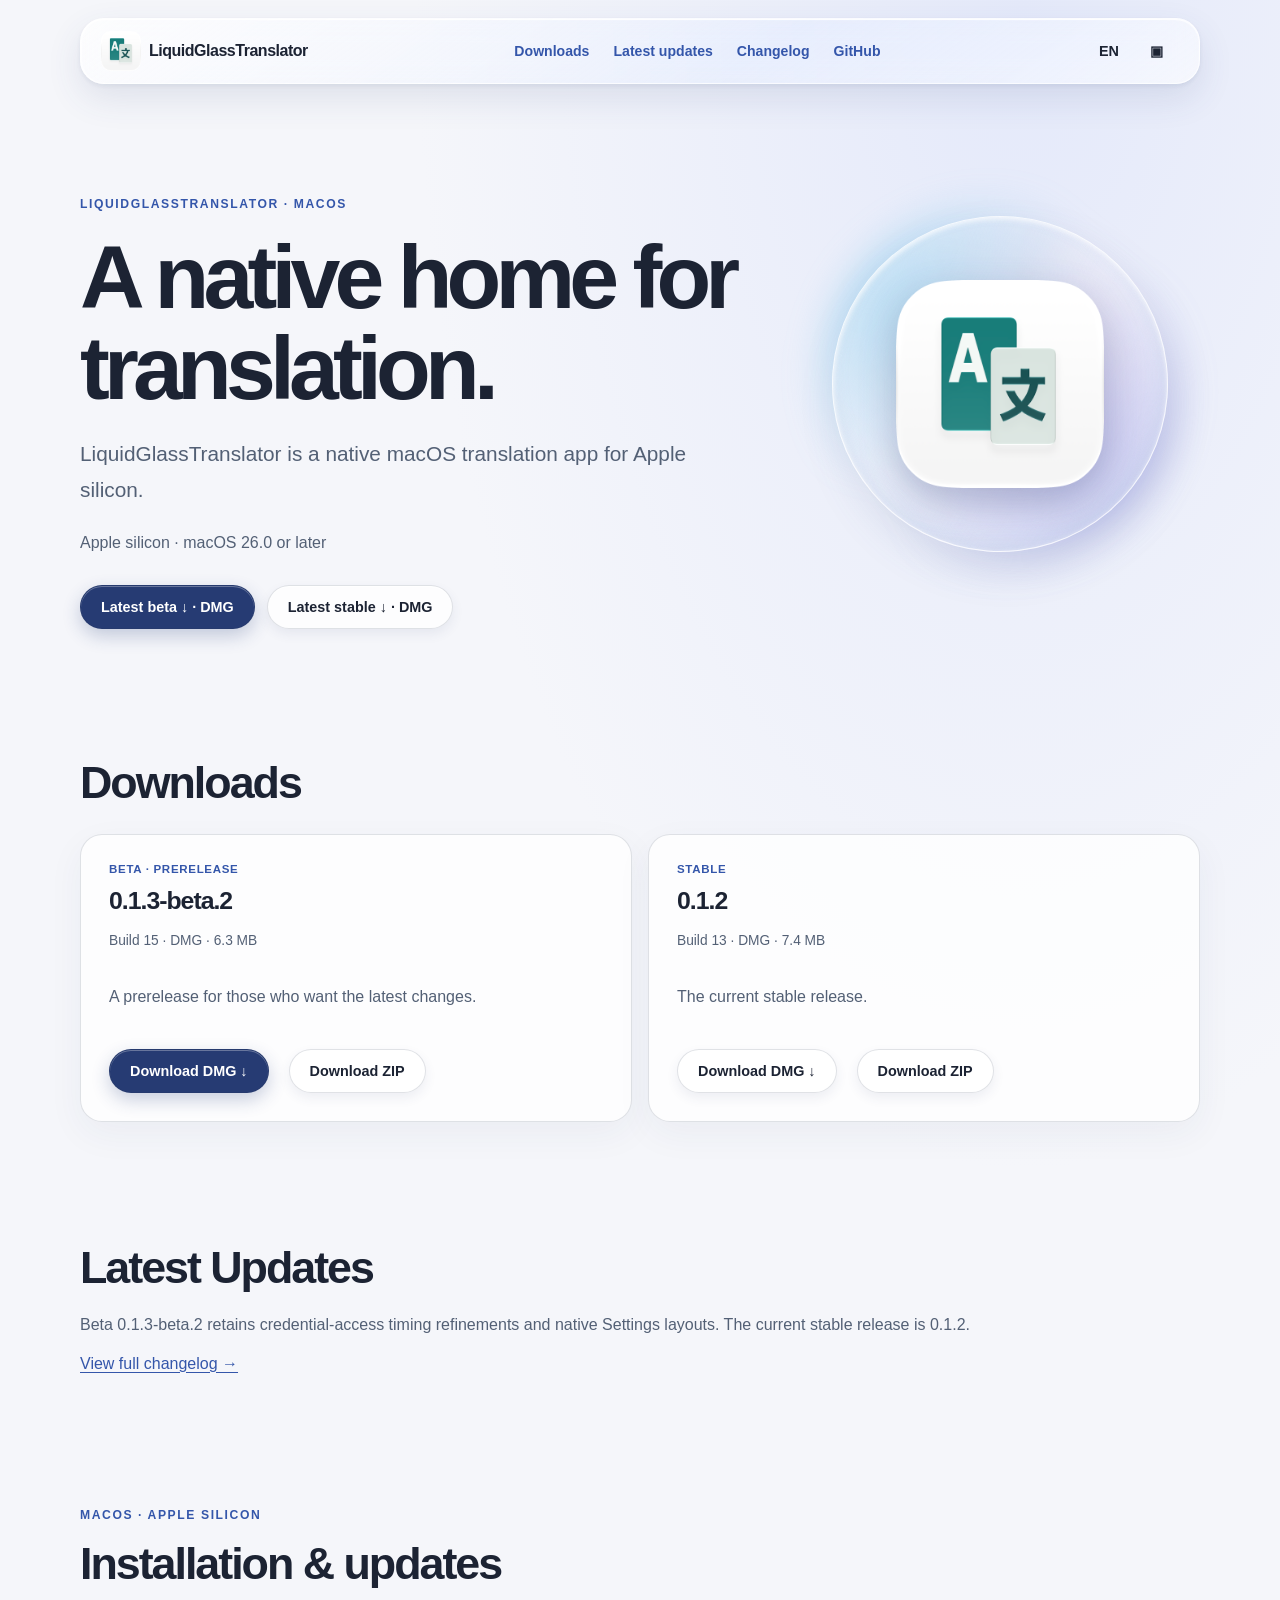
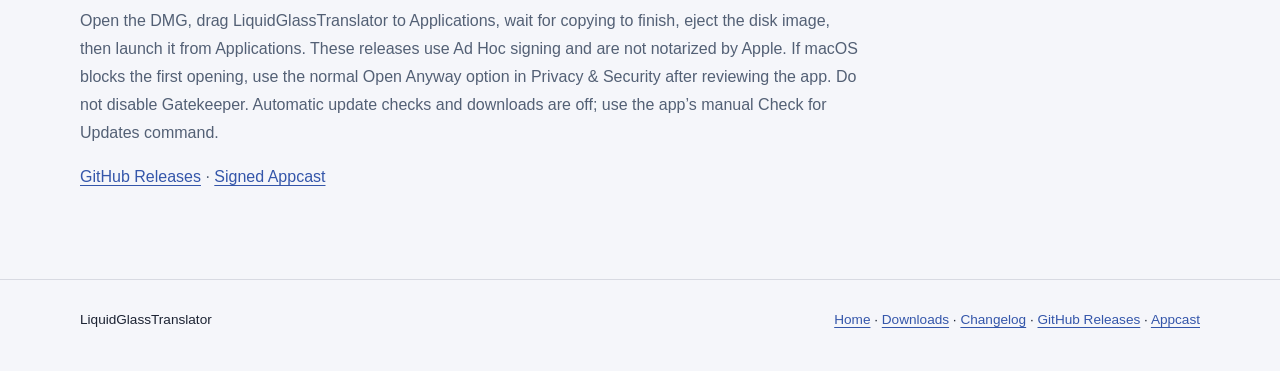
==== docs/index.html @ 739f6aa1 "refine(site): improve locale navigation and readable menus" ====
<!doctype html>
<html lang="en"><head><meta charset="utf-8"><meta name="viewport" content="width=device-width,initial-scale=1"><meta name="color-scheme" content="light dark"><meta name="description" content="LiquidGlassTranslator is a native macOS translation app for Apple silicon."><title>LiquidGlassTranslator — Downloads</title><script src="assets/language-init.js"></script><script src="assets/theme-init.js"></script><script defer src="assets/controls.js"></script><link rel="stylesheet" href="assets/site.css"><link rel="canonical" href="https://ssiswent.github.io/LiquidGlassTranslator-Releases/en/"><link rel="alternate" hreflang="en" href="en/"><link rel="alternate" hreflang="zh-Hans" href="zh/"><link rel="stylesheet" href="assets/optical.css"><link rel="icon" type="image/png" sizes="32x32" href="assets/favicon-light-32.png"><link rel="apple-touch-icon" sizes="180x180" href="assets/apple-touch-icon.png"></head><body><a class="skip" href="#main">Skip / 跳至内容</a><header class="top"><nav class="wrap"><a class="brand" href="./"><img class="brand-icon" src="assets/app-icon-light.png" alt="" width="40" height="40">LiquidGlassTranslator</a><div class="links"><a href="#downloads">Downloads</a><a href="#history">Latest updates</a><a href="en/changelog/">Changelog</a><a href="https://github.com/Ssiswent/LiquidGlassTranslator-Releases/releases">GitHub</a></div><div class="nav-tools"><details class="nav-control" id="language-control"><summary aria-label="Language" title="Language"><span class="language-glyph" aria-hidden="true">EN</span></summary><div class="control-menu"><a href="zh/" hreflang="zh" aria-label="简体中文">简体中文<span class="check"></span></a><a href="en/" hreflang="en" aria-label="English" aria-current="page">English<span class="check">✓</span></a></div></details><details class="nav-control" id="appearance-control"><summary aria-label="Appearance" title="Appearance"><span class="appearance-icon" aria-hidden="true"><svg data-mode-icon="system" viewBox="0 0 24 24" fill="none" stroke="currentColor" stroke-width="1.8" stroke-linecap="round" stroke-linejoin="round"><rect x="3.5" y="4.5" width="17" height="12.5" rx="2"/><path d="M8 20h8M12 17v3"/></svg><svg data-mode-icon="light" viewBox="0 0 24 24" fill="none" stroke="currentColor" stroke-width="1.8" stroke-linecap="round"><circle cx="12" cy="12" r="4"/><path d="M12 2v2m0 16v2M4.93 4.93l1.42 1.42m11.3 11.3 1.42 1.42M2 12h2m16 0h2M4.93 19.07l1.42-1.42m11.3-11.3 1.42-1.42"/></svg><svg data-mode-icon="dark" viewBox="0 0 24 24" fill="none" stroke="currentColor" stroke-width="1.8" stroke-linecap="round" stroke-linejoin="round"><path d="M20.3 15.2A8.5 8.5 0 0 1 8.8 3.7 8.5 8.5 0 1 0 20.3 15.2Z"/></svg></span></summary><div class="control-menu"><button type="button" data-mode="system" aria-label="System" aria-pressed="true"><span class="menu-option-main"><svg viewBox="0 0 24 24" fill="none" stroke="currentColor" stroke-width="1.8" stroke-linecap="round" stroke-linejoin="round"><rect x="3.5" y="4.5" width="17" height="12.5" rx="2"/><path d="M8 20h8M12 17v3"/></svg><span class="menu-label">System</span></span><span class="check">✓</span></button><button type="button" data-mode="light" aria-label="Light" aria-pressed="false"><span class="menu-option-main"><svg viewBox="0 0 24 24" fill="none" stroke="currentColor" stroke-width="1.8" stroke-linecap="round"><circle cx="12" cy="12" r="4"/><path d="M12 2v2m0 16v2M4.93 4.93l1.42 1.42m11.3 11.3 1.42 1.42M2 12h2m16 0h2M4.93 19.07l1.42-1.42m11.3-11.3 1.42-1.42"/></svg><span class="menu-label">Light</span></span><span class="check"></span></button><button type="button" data-mode="dark" aria-label="Dark" aria-pressed="false"><span class="menu-option-main"><svg viewBox="0 0 24 24" fill="none" stroke="currentColor" stroke-width="1.8" stroke-linecap="round" stroke-linejoin="round"><path d="M20.3 15.2A8.5 8.5 0 0 1 8.8 3.7 8.5 8.5 0 1 0 20.3 15.2Z"/></svg><span class="menu-label">Dark</span></span><span class="check"></span></button></div></details></div></nav></header><main id="main" class="wrap"><section class="hero"><span class="eyebrow">LiquidGlassTranslator · macOS</span><h1>A native home for translation.</h1><p class="lead">LiquidGlassTranslator is a native macOS translation app for Apple silicon.</p><p>Apple silicon · macOS 26.0 or later</p><div class="actions"><a class="btn primary" href="https://github.com/Ssiswent/LiquidGlassTranslator-Releases/releases/download/v0.1.3-beta.2/LiquidGlassTranslator-0.1.3-beta.2-macOS-arm64.dmg">Latest beta ↓ · DMG</a><a class="btn" href="https://github.com/Ssiswent/LiquidGlassTranslator-Releases/releases/download/v0.1.2/LiquidGlassTranslator-0.1.2-macOS-arm64.dmg">Latest stable ↓ · DMG</a></div><div class="hero-art" aria-hidden="true"><div class="glass-orbit"></div><img class="hero-icon" src="assets/app-icon-light.png" alt="" width="512" height="512"></div></section><section class="section" id="downloads"><div class="sectionhead"><h2>Downloads</h2></div><div class="grid"><article class="card"><span class="tag">Beta · Prerelease</span><div class="version">0.1.3-beta.2</div><p class="meta">Build 15 · DMG · 6.3 MB</p><p>A prerelease for those who want the latest changes.</p><div class="download-actions"><a class="btn primary" href="https://github.com/Ssiswent/LiquidGlassTranslator-Releases/releases/download/v0.1.3-beta.2/LiquidGlassTranslator-0.1.3-beta.2-macOS-arm64.dmg">Download DMG ↓</a> <a class="btn" href="https://github.com/Ssiswent/LiquidGlassTranslator-Releases/releases/download/v0.1.3-beta.2/LiquidGlassTranslator-0.1.3-beta.2-macOS-arm64.zip">Download ZIP</a></div></article><article class="card"><span class="tag">Stable</span><div class="version">0.1.2</div><p class="meta">Build 13 · DMG · 7.4 MB</p><p>The current stable release.</p><div class="download-actions"><a class="btn" href="https://github.com/Ssiswent/LiquidGlassTranslator-Releases/releases/download/v0.1.2/LiquidGlassTranslator-0.1.2-macOS-arm64.dmg">Download DMG ↓</a> <a class="btn" href="https://github.com/Ssiswent/LiquidGlassTranslator-Releases/releases/download/v0.1.2/LiquidGlassTranslator-0.1.2-macOS-arm64.zip">Download ZIP</a></div></article></div></section><section class="section" id="history"><h2>Latest Updates</h2><p>Beta 0.1.3-beta.2 retains credential-access timing refinements and native Settings layouts. The current stable release is 0.1.2.</p><a href="en/changelog/">View full changelog →</a></section><section class="section support"><p class="eyebrow">macOS · Apple silicon</p><h2>Installation & updates</h2><p>Open the DMG, drag LiquidGlassTranslator to Applications, wait for copying to finish, eject the disk image, then launch it from Applications. These releases use Ad Hoc signing and are not notarized by Apple. If macOS blocks the first opening, use the normal Open Anyway option in Privacy & Security after reviewing the app. Do not disable Gatekeeper. Automatic update checks and downloads are off; use the app’s manual Check for Updates command.</p><p><a href="https://github.com/Ssiswent/LiquidGlassTranslator-Releases/releases">GitHub Releases</a> · <a href="https://ssiswent.github.io/LiquidGlassTranslator-Releases/appcast.xml">Signed Appcast</a></p></section></main><footer><div class="wrap"><span>LiquidGlassTranslator</span><span><a href="./">Home</a> · <a href="#downloads">Downloads</a> · <a href="en/changelog/">Changelog</a> · <a href="https://github.com/Ssiswent/LiquidGlassTranslator-Releases/releases">GitHub Releases</a> · <a href="https://ssiswent.github.io/LiquidGlassTranslator-Releases/appcast.xml">Appcast</a></span></div></footer></body></html>
---- docs/assets/site.css ----
:root{color-scheme:light dark;font-family:-apple-system,BlinkMacSystemFont,"SF Pro Text","PingFang SC","Microsoft YaHei",sans-serif;--bg:#f5f6fa;--ink:#1c2333;--muted:#536075;--panel:rgba(255,255,255,.78);--line:rgba(41,54,82,.14);--accent:#3456aa;--button:#263b73}*{box-sizing:border-box}html{scroll-behavior:smooth}body{margin:0;background:radial-gradient(ellipse at 80% 0%,#e4e9fa,transparent 42%),var(--bg);color:var(--ink)}a{color:var(--accent);text-underline-offset:.2em}a:focus-visible{outline:3px solid #668de8;outline-offset:4px;border-radius:4px}.wrap{width:min(1120px,calc(100% - 48px));margin:auto}.top{border-bottom:1px solid var(--line)}nav{display:flex;align-items:center;justify-content:space-between;gap:20px;min-height:76px;flex-wrap:wrap}nav a{font-size:.88rem;text-decoration:none;font-weight:600}.brand{font-size:1rem;letter-spacing:-.03em;color:var(--ink)}.links{display:flex;gap:22px;align-items:center;flex-wrap:wrap}.hero{padding:110px 0 80px;max-width:820px}.eyebrow{font-size:.76rem;font-weight:700;letter-spacing:.13em;text-transform:uppercase;color:var(--accent)}h1{font-size:clamp(2.7rem,7vw,5.8rem);letter-spacing:-.065em;line-height:1.02;margin:20px 0}h2{font-size:clamp(1.8rem,4vw,2.8rem);letter-spacing:-.045em;margin:0 0 18px}h3{margin:0;font-size:1.2rem}p,li{line-height:1.75;color:var(--muted)}.lead{font-size:clamp(1.08rem,2vw,1.3rem);max-width:650px}.actions{display:flex;gap:12px;flex-wrap:wrap;margin-top:28px}.btn{display:inline-flex;align-items:center;justify-content:center;border-radius:999px;padding:13px 20px;text-decoration:none;font-size:.9rem;font-weight:650;border:1px solid var(--line);background:var(--panel);color:var(--ink)}.primary{background:var(--button);color:white}.section{padding:48px 0 72px}.sectionhead{max-width:640px;margin-bottom:26px}.grid{display:grid;grid-template-columns:repeat(2,minmax(0,1fr));gap:16px}.card{background:var(--panel);border:1px solid var(--line);border-radius:22px;padding:28px;box-shadow:0 12px 36px rgba(44,58,90,.05)}.tag{display:inline-block;font-size:.72rem;font-weight:700;letter-spacing:.06em;text-transform:uppercase;color:var(--accent);margin-bottom:12px}.version{font-size:1.55rem;font-weight:700;letter-spacing:-.04em}.meta{font-size:.86rem}.history{border-top:1px solid var(--line)}.entry{display:grid;grid-template-columns:220px 1fr;gap:24px;padding:30px 0;border-bottom:1px solid var(--line)}.entry ul{margin:0;padding-left:1.2em}.entry p{margin:0}.support{max-width:780px}footer{border-top:1px solid var(--line);padding:32px 0 44px;font-size:.85rem}footer .wrap{display:flex;justify-content:space-between;gap:20px;flex-wrap:wrap}.skip{position:absolute;left:-9999px}.skip:focus{left:20px;top:10px;background:var(--panel);z-index:2}@media(max-width:640px){.wrap{width:calc(100% - 32px)}nav{padding:16px 0}.links{gap:13px}.hero{padding:70px 0 55px}.grid{grid-template-columns:1fr}.entry{grid-template-columns:1fr;gap:10px}.card{padding:24px}.section{padding:34px 0 54px}}html[data-theme="dark"]{--bg:#10141e;--ink:#eef1f8;--muted:#b7c1d2;--panel:rgba(36,43,59,.83);--line:rgba(220,230,255,.14);--accent:#a9bdf7;--button:#536fb6}html[data-theme="dark"] body{background:radial-gradient(ellipse at 80% 0%,#242e4a,transparent 42%),var(--bg)}@media(prefers-color-scheme:dark){html:not([data-theme]){--bg:#10141e;--ink:#eef1f8;--muted:#b7c1d2;--panel:rgba(36,43,59,.83);--line:rgba(220,230,255,.14);--accent:#a9bdf7;--button:#536fb6}html:not([data-theme]) body{background:radial-gradient(ellipse at 80% 0%,#242e4a,transparent 42%),var(--bg)}}@media(prefers-reduced-motion:reduce){html{scroll-behavior:auto}*{transition:none!important;animation:none!important}}
:lang(zh-Hans) .hero h1{font-size:clamp(2.6rem,6vw,4.7rem);line-height:1.12;letter-spacing:-.04em}h1{overflow-wrap:anywhere}.entry h3 a{color:inherit;text-decoration:none}.entry h3 a:hover{text-decoration:underline}.btn:hover{filter:brightness(.95)}
:root .product-title{font-size:clamp(1.85rem,7vw,5.8rem);overflow-wrap:normal;word-break:normal}
.download-actions{display:flex;flex-wrap:wrap;gap:20px;margin-top:22px}.download-actions .btn{min-height:44px}@media(max-width:640px){.download-actions{gap:16px}}
---- docs/assets/optical.css ----
/* Optical surfaces are an illustration, not a screenshot of the app. */
.top{border:0;padding-top:18px}.top nav{min-height:64px;padding:10px 20px;border:1px solid rgba(255,255,255,.7);border-radius:24px;background:linear-gradient(145deg,rgba(255,255,255,.72),rgba(228,237,255,.38) 60%,rgba(255,255,255,.58));box-shadow:inset 0 1px 1px rgba(255,255,255,.95),inset 1px 0 0 rgba(255,255,255,.55),0 14px 35px rgba(54,72,120,.12),0 2px 5px rgba(54,72,120,.08);backdrop-filter:blur(14px) saturate(1.18);-webkit-backdrop-filter:blur(14px) saturate(1.18)}
.links{gap:2px}.links a{display:inline-flex;align-items:center;min-height:44px;border-radius:999px;padding:8px 11px;transition:background .2s ease,box-shadow .2s ease}.links a:focus-visible{outline:3px solid #668de8;outline-offset:2px}.links a:active{background:rgba(114,143,202,.18)}@media(hover:hover) and (pointer:fine){.links a:hover{background:rgba(255,255,255,.45);box-shadow:inset 0 1px 1px rgba(255,255,255,.8)}}
.hero{position:relative;max-width:none;min-height:470px}.hero>h1,.hero>.lead,.hero>p,.hero>.actions,.hero>.eyebrow{position:relative;z-index:2;max-width:59%}.hero .actions{max-width:650px}.hero-art{position:absolute;right:0;top:48%;transform:translateY(-50%);width:min(39%,400px);aspect-ratio:1;pointer-events:none;isolation:isolate}
.hero-art:before{content:"";position:absolute;inset:4%;border-radius:50%;background:radial-gradient(ellipse at 25% 30%,rgba(106,193,233,.48),transparent 48%),radial-gradient(ellipse at 72% 68%,rgba(117,117,222,.42),transparent 52%),radial-gradient(ellipse at 53% 46%,rgba(248,196,203,.45),transparent 56%);filter:blur(17px)}
.glass-orbit{position:absolute;inset:8%;border:1px solid rgba(255,255,255,.75);border-radius:50%;transform:rotate(-18deg);background:linear-gradient(135deg,rgba(255,255,255,.28),rgba(195,220,255,.05) 44%,rgba(255,255,255,.32));box-shadow:inset 0 2px 5px rgba(255,255,255,.8),inset 0 -10px 20px rgba(102,131,186,.15),0 20px 40px rgba(76,102,148,.13)}
.glass-lens{position:absolute;inset:22% 13%;display:flex;align-items:center;justify-content:center;gap:20px;border-radius:36px;border:1px solid rgba(255,255,255,.8);background:linear-gradient(148deg,rgba(255,255,255,.52),rgba(219,234,255,.20) 40%,rgba(255,255,255,.38));box-shadow:inset 0 2px 3px rgba(255,255,255,.9),inset 0 -2px 5px rgba(83,119,177,.22),inset 8px 0 18px rgba(255,255,255,.18),0 20px 48px rgba(55,80,137,.20);backdrop-filter:blur(7px) saturate(1.2);-webkit-backdrop-filter:blur(7px) saturate(1.2)}
.glass-lens:before{content:"";position:absolute;inset:8px;border:1px solid rgba(255,255,255,.28);border-radius:28px}.glass-lens span{font-size:clamp(2.1rem,4vw,3.4rem);font-weight:600;letter-spacing:-.06em;color:#334a79;text-shadow:0 1px 0 rgba(255,255,255,.75)}.glass-lens small{font-size:1.8rem;color:#6484c1}
.btn{box-shadow:inset 0 1px rgba(255,255,255,.8),0 5px 12px rgba(51,68,112,.08);transition:transform .18s ease,box-shadow .18s ease,filter .18s ease}.btn:hover{transform:translateY(-2px);box-shadow:inset 0 1px rgba(255,255,255,.8),0 9px 18px rgba(51,68,112,.18)}.btn.primary{box-shadow:inset 0 1px rgba(255,255,255,.3),0 7px 18px rgba(35,60,122,.24)}
html[data-theme="dark"] .top nav{background:linear-gradient(145deg,rgba(83,98,132,.47),rgba(31,41,62,.73) 55%,rgba(69,83,112,.45));border-color:rgba(204,222,255,.24);box-shadow:inset 0 1px 1px rgba(232,241,255,.28),inset 0 -1px rgba(4,10,26,.5),0 14px 35px rgba(0,0,0,.26)}html[data-theme="dark"] .hero-art:before{opacity:.72}html[data-theme="dark"] .glass-orbit{border-color:rgba(209,229,255,.36);background:linear-gradient(135deg,rgba(211,235,255,.17),rgba(81,103,157,.07) 44%,rgba(214,223,255,.16));box-shadow:inset 0 2px 5px rgba(229,241,255,.35),inset 0 -10px 20px rgba(3,9,33,.34),0 20px 40px rgba(0,0,0,.25)}html[data-theme="dark"] .glass-lens{border-color:rgba(232,242,255,.46);background:linear-gradient(145deg,rgba(202,227,255,.25),rgba(86,111,158,.18) 45%,rgba(190,210,255,.22));box-shadow:inset 0 2px 3px rgba(244,250,255,.6),inset 0 -3px 6px rgba(3,8,26,.45),0 24px 48px rgba(0,0,0,.32)}html[data-theme="dark"] .glass-lens span{color:#f2f6ff;text-shadow:0 2px 8px rgba(6,17,43,.45)}html[data-theme="dark"] .glass-lens small{color:#c4d6ff}@media(prefers-color-scheme:dark){html:not([data-theme]) .top nav{background:linear-gradient(145deg,rgba(83,98,132,.47),rgba(31,41,62,.73) 55%,rgba(69,83,112,.45));border-color:rgba(204,222,255,.24);box-shadow:inset 0 1px 1px rgba(232,241,255,.28),inset 0 -1px rgba(4,10,26,.5),0 14px 35px rgba(0,0,0,.26)}html:not([data-theme]) .hero-art:before{opacity:.72}html:not([data-theme]) .glass-orbit{border-color:rgba(209,229,255,.36);background:linear-gradient(135deg,rgba(211,235,255,.17),rgba(81,103,157,.07) 44%,rgba(214,223,255,.16));box-shadow:inset 0 2px 5px rgba(229,241,255,.35),inset 0 -10px 20px rgba(3,9,33,.34),0 20px 40px rgba(0,0,0,.25)}html:not([data-theme]) .glass-lens{border-color:rgba(232,242,255,.46);background:linear-gradient(145deg,rgba(202,227,255,.25),rgba(86,111,158,.18) 45%,rgba(190,210,255,.22));box-shadow:inset 0 2px 3px rgba(244,250,255,.6),inset 0 -3px 6px rgba(3,8,26,.45),0 24px 48px rgba(0,0,0,.32)}html:not([data-theme]) .glass-lens span{color:#f2f6ff;text-shadow:0 2px 8px rgba(6,17,43,.45)}html:not([data-theme]) .glass-lens small{color:#c4d6ff}}
@media(max-width:900px){.hero{padding-top:65px;min-height:0}.hero>h1,.hero>.lead,.hero>p,.hero>.actions,.hero>.eyebrow{max-width:none}.hero-art{position:relative;top:auto;right:auto;transform:none;width:min(70%,320px);margin:14px auto 0}.hero .actions{max-width:none}}
@media(max-width:640px){.top{padding-top:12px}.top nav{padding:14px 16px;gap:12px;border-radius:22px}.links{gap:0 2px}.links a{padding:8px 10px}.hero-art{width:min(76%,290px)}}
@media(prefers-reduced-transparency:reduce){.top nav,.glass-lens{backdrop-filter:none;-webkit-backdrop-filter:none;background:var(--panel)}}
.hero .product-title{font-size:clamp(1.6rem,4.1vw,3.65rem)}
.brand{display:inline-flex;align-items:center;gap:8px}.brand-icon{display:block;width:40px;height:40px;flex:none}.hero-icon{position:absolute;z-index:1;width:52%;height:auto;left:24%;top:24%;filter:drop-shadow(0 15px 18px rgba(36,58,98,.23))}@media(max-width:640px){.brand-icon{width:36px;height:36px}.hero-icon{width:46%;left:27%;top:27%}}
/* Keep the footer in document flow while filling short viewports. */
body{min-height:100vh;min-height:100dvh;display:flex;flex-direction:column}main{flex:1 0 auto}footer{padding-bottom:max(44px,env(safe-area-inset-bottom))}.section[id]{scroll-margin-top:20px}.card{display:flex;flex-direction:column}.card .download-actions{margin-top:auto;padding-top:22px}.btn:active{transform:translateY(0);filter:brightness(.9)}

@media(hover:hover) and (pointer:fine){html[data-theme="dark"] .links a:hover{background:rgba(218,231,255,.12);box-shadow:inset 0 1px 1px rgba(235,244,255,.2)}@media(prefers-color-scheme:dark){html:not([data-theme]) .links a:hover{background:rgba(218,231,255,.12);box-shadow:inset 0 1px 1px rgba(235,244,255,.2)}}}
@media(max-width:375px){:lang(zh-Hans) .links{display:grid;grid-template-columns:repeat(3,max-content)}}
.nav-tools{display:flex;align-items:center;gap:4px}.nav-control{position:relative}.nav-control summary{list-style:none;display:grid;place-items:center;width:44px;height:44px;border-radius:50%;cursor:pointer;color:var(--ink);font-size:.9rem;font-weight:700}.nav-control summary::-webkit-details-marker{display:none}.nav-control summary:focus-visible,.nav-control button:focus-visible,.nav-control a:focus-visible{outline:3px solid #668de8;outline-offset:2px}.nav-control[open] summary{background:rgba(115,150,215,.18)}.control-menu{position:absolute;z-index:10;right:0;top:calc(100% + 8px);width:168px;padding:6px;background:var(--panel);border:1px solid var(--line);border-radius:16px;box-shadow:0 12px 36px rgba(0,0,0,.18);backdrop-filter:blur(18px);-webkit-backdrop-filter:blur(18px)}.control-menu a,.control-menu button{display:flex;align-items:center;justify-content:space-between;width:100%;min-height:44px;padding:8px 10px;border:0;border-radius:9px;background:transparent;color:var(--ink);font:inherit;text-decoration:none;text-align:left;cursor:pointer}.control-menu .check{margin-left:12px;color:var(--accent)}@media(hover:hover) and (pointer:fine){.nav-control summary:hover,.control-menu a:hover,.control-menu button:hover{background:rgba(125,155,210,.16)}}@media(max-width:640px){.top nav{position:relative}.nav-tools{position:absolute;right:12px;top:12px}.brand{max-width:calc(100% - 92px)}.control-menu{max-width:calc(100vw - 48px)}}
.top{position:relative;z-index:10}
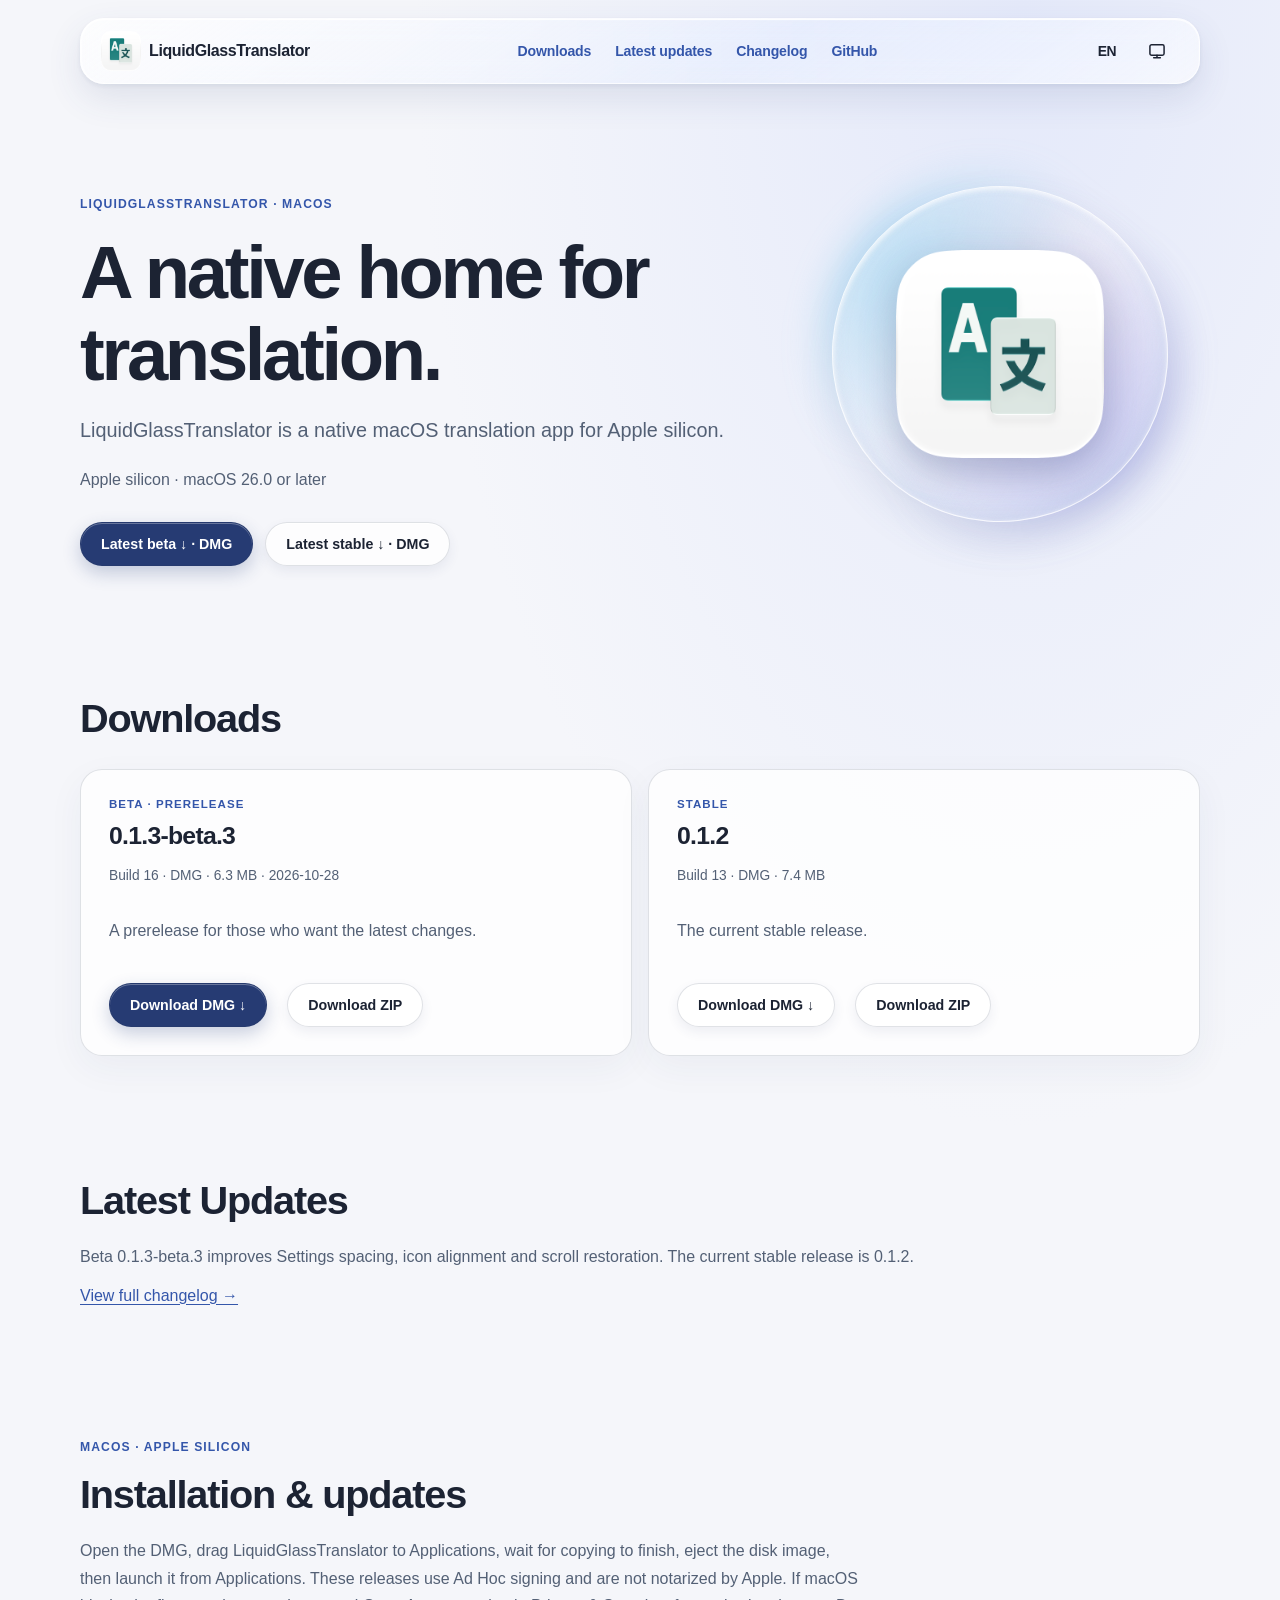
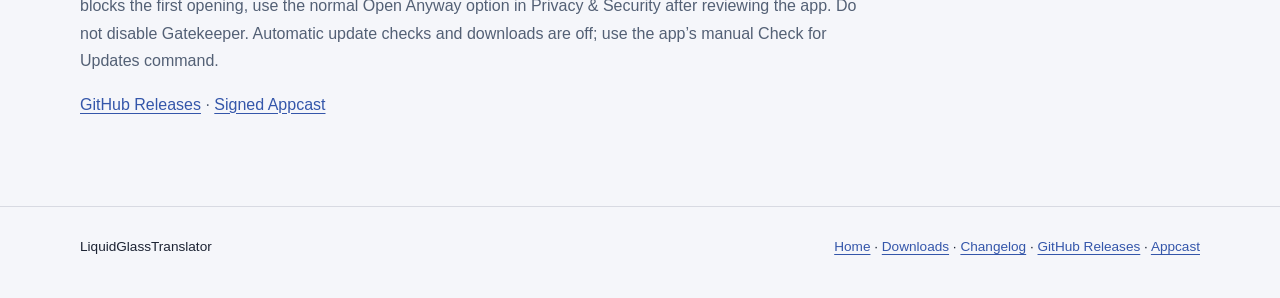
==== commit 2b5b9ad8: "Update website for Beta 16 release" ====
--- a/docs/index.html
+++ b/docs/index.html
@@ -1,2 +1,2 @@
 <!doctype html>
-<html lang="en"><head><meta charset="utf-8"><meta name="viewport" content="width=device-width,initial-scale=1"><meta name="color-scheme" content="light dark"><meta name="description" content="LiquidGlassTranslator is a native macOS translation app for Apple silicon."><title>LiquidGlassTranslator — Downloads</title><script src="assets/language-init.js"></script><script src="assets/theme-init.js"></script><script defer src="assets/controls.js"></script><link rel="stylesheet" href="assets/site.css"><link rel="canonical" href="https://ssiswent.github.io/LiquidGlassTranslator-Releases/en/"><link rel="alternate" hreflang="en" href="en/"><link rel="alternate" hreflang="zh-Hans" href="zh/"><link rel="stylesheet" href="assets/optical.css"><link rel="icon" type="image/png" sizes="32x32" href="assets/favicon-light-32.png"><link rel="apple-touch-icon" sizes="180x180" href="assets/apple-touch-icon.png"></head><body><a class="skip" href="#main">Skip / 跳至内容</a><header class="top"><nav class="wrap"><a class="brand" href="./"><img class="brand-icon" src="assets/app-icon-light.png" alt="" width="40" height="40">LiquidGlassTranslator</a><div class="links"><a href="#downloads">Downloads</a><a href="#history">Latest updates</a><a href="en/changelog/">Changelog</a><a href="https://github.com/Ssiswent/LiquidGlassTranslator-Releases/releases">GitHub</a></div><div class="nav-tools"><details class="nav-control" id="language-control"><summary aria-label="Language" title="Language"><span class="language-glyph" aria-hidden="true">EN</span></summary><div class="control-menu"><a href="zh/" hreflang="zh" aria-label="简体中文">简体中文<span class="check"></span></a><a href="en/" hreflang="en" aria-label="English" aria-current="page">English<span class="check">✓</span></a></div></details><details class="nav-control" id="appearance-control"><summary aria-label="Appearance" title="Appearance"><span class="appearance-icon" aria-hidden="true"><svg data-mode-icon="system" viewBox="0 0 24 24" fill="none" stroke="currentColor" stroke-width="1.8" stroke-linecap="round" stroke-linejoin="round"><rect x="3.5" y="4.5" width="17" height="12.5" rx="2"/><path d="M8 20h8M12 17v3"/></svg><svg data-mode-icon="light" viewBox="0 0 24 24" fill="none" stroke="currentColor" stroke-width="1.8" stroke-linecap="round"><circle cx="12" cy="12" r="4"/><path d="M12 2v2m0 16v2M4.93 4.93l1.42 1.42m11.3 11.3 1.42 1.42M2 12h2m16 0h2M4.93 19.07l1.42-1.42m11.3-11.3 1.42-1.42"/></svg><svg data-mode-icon="dark" viewBox="0 0 24 24" fill="none" stroke="currentColor" stroke-width="1.8" stroke-linecap="round" stroke-linejoin="round"><path d="M20.3 15.2A8.5 8.5 0 0 1 8.8 3.7 8.5 8.5 0 1 0 20.3 15.2Z"/></svg></span></summary><div class="control-menu"><button type="button" data-mode="system" aria-label="System" aria-pressed="true"><span class="menu-option-main"><svg viewBox="0 0 24 24" fill="none" stroke="currentColor" stroke-width="1.8" stroke-linecap="round" stroke-linejoin="round"><rect x="3.5" y="4.5" width="17" height="12.5" rx="2"/><path d="M8 20h8M12 17v3"/></svg><span class="menu-label">System</span></span><span class="check">✓</span></button><button type="button" data-mode="light" aria-label="Light" aria-pressed="false"><span class="menu-option-main"><svg viewBox="0 0 24 24" fill="none" stroke="currentColor" stroke-width="1.8" stroke-linecap="round"><circle cx="12" cy="12" r="4"/><path d="M12 2v2m0 16v2M4.93 4.93l1.42 1.42m11.3 11.3 1.42 1.42M2 12h2m16 0h2M4.93 19.07l1.42-1.42m11.3-11.3 1.42-1.42"/></svg><span class="menu-label">Light</span></span><span class="check"></span></button><button type="button" data-mode="dark" aria-label="Dark" aria-pressed="false"><span class="menu-option-main"><svg viewBox="0 0 24 24" fill="none" stroke="currentColor" stroke-width="1.8" stroke-linecap="round" stroke-linejoin="round"><path d="M20.3 15.2A8.5 8.5 0 0 1 8.8 3.7 8.5 8.5 0 1 0 20.3 15.2Z"/></svg><span class="menu-label">Dark</span></span><span class="check"></span></button></div></details></div></nav></header><main id="main" class="wrap"><section class="hero"><span class="eyebrow">LiquidGlassTranslator · macOS</span><h1>A native home for translation.</h1><p class="lead">LiquidGlassTranslator is a native macOS translation app for Apple silicon.</p><p>Apple silicon · macOS 26.0 or later</p><div class="actions"><a class="btn primary" href="https://github.com/Ssiswent/LiquidGlassTranslator-Releases/releases/download/v0.1.3-beta.2/LiquidGlassTranslator-0.1.3-beta.2-macOS-arm64.dmg">Latest beta ↓ · DMG</a><a class="btn" href="https://github.com/Ssiswent/LiquidGlassTranslator-Releases/releases/download/v0.1.2/LiquidGlassTranslator-0.1.2-macOS-arm64.dmg">Latest stable ↓ · DMG</a></div><div class="hero-art" aria-hidden="true"><div class="glass-orbit"></div><img class="hero-icon" src="assets/app-icon-light.png" alt="" width="512" height="512"></div></section><section class="section" id="downloads"><div class="sectionhead"><h2>Downloads</h2></div><div class="grid"><article class="card"><span class="tag">Beta · Prerelease</span><div class="version">0.1.3-beta.2</div><p class="meta">Build 15 · DMG · 6.3 MB</p><p>A prerelease for those who want the latest changes.</p><div class="download-actions"><a class="btn primary" href="https://github.com/Ssiswent/LiquidGlassTranslator-Releases/releases/download/v0.1.3-beta.2/LiquidGlassTranslator-0.1.3-beta.2-macOS-arm64.dmg">Download DMG ↓</a> <a class="btn" href="https://github.com/Ssiswent/LiquidGlassTranslator-Releases/releases/download/v0.1.3-beta.2/LiquidGlassTranslator-0.1.3-beta.2-macOS-arm64.zip">Download ZIP</a></div></article><article class="card"><span class="tag">Stable</span><div class="version">0.1.2</div><p class="meta">Build 13 · DMG · 7.4 MB</p><p>The current stable release.</p><div class="download-actions"><a class="btn" href="https://github.com/Ssiswent/LiquidGlassTranslator-Releases/releases/download/v0.1.2/LiquidGlassTranslator-0.1.2-macOS-arm64.dmg">Download DMG ↓</a> <a class="btn" href="https://github.com/Ssiswent/LiquidGlassTranslator-Releases/releases/download/v0.1.2/LiquidGlassTranslator-0.1.2-macOS-arm64.zip">Download ZIP</a></div></article></div></section><section class="section" id="history"><h2>Latest Updates</h2><p>Beta 0.1.3-beta.2 retains credential-access timing refinements and native Settings layouts. The current stable release is 0.1.2.</p><a href="en/changelog/">View full changelog →</a></section><section class="section support"><p class="eyebrow">macOS · Apple silicon</p><h2>Installation & updates</h2><p>Open the DMG, drag LiquidGlassTranslator to Applications, wait for copying to finish, eject the disk image, then launch it from Applications. These releases use Ad Hoc signing and are not notarized by Apple. If macOS blocks the first opening, use the normal Open Anyway option in Privacy & Security after reviewing the app. Do not disable Gatekeeper. Automatic update checks and downloads are off; use the app’s manual Check for Updates command.</p><p><a href="https://github.com/Ssiswent/LiquidGlassTranslator-Releases/releases">GitHub Releases</a> · <a href="https://ssiswent.github.io/LiquidGlassTranslator-Releases/appcast.xml">Signed Appcast</a></p></section></main><footer><div class="wrap"><span>LiquidGlassTranslator</span><span><a href="./">Home</a> · <a href="#downloads">Downloads</a> · <a href="en/changelog/">Changelog</a> · <a href="https://github.com/Ssiswent/LiquidGlassTranslator-Releases/releases">GitHub Releases</a> · <a href="https://ssiswent.github.io/LiquidGlassTranslator-Releases/appcast.xml">Appcast</a></span></div></footer></body></html>
+<html lang="en"><head><meta charset="utf-8"><meta name="viewport" content="width=device-width,initial-scale=1"><meta name="color-scheme" content="light dark"><meta name="description" content="LiquidGlassTranslator is a native macOS translation app for Apple silicon."><title>LiquidGlassTranslator — Downloads</title><script src="assets/language-init.js"></script><script src="assets/theme-init.js"></script><script defer src="assets/controls.js"></script><link rel="stylesheet" href="assets/site.css"><link rel="canonical" href="https://ssiswent.github.io/LiquidGlassTranslator-Releases/en/"><link rel="alternate" hreflang="en" href="en/"><link rel="alternate" hreflang="zh-Hans" href="zh/"><link rel="stylesheet" href="assets/optical.css"><link rel="icon" type="image/png" sizes="32x32" href="assets/favicon-light-32.png"><link rel="apple-touch-icon" sizes="180x180" href="assets/apple-touch-icon.png"></head><body><a class="skip" href="#main">Skip / 跳至内容</a><header class="top"><nav class="wrap"><a class="brand" href="./"><img class="brand-icon" src="assets/app-icon-light.png" alt="" width="40" height="40">LiquidGlassTranslator</a><div class="links"><a href="#downloads">Downloads</a><a href="#history">Latest updates</a><a href="en/changelog/">Changelog</a><a href="https://github.com/Ssiswent/LiquidGlassTranslator-Releases/releases">GitHub</a></div><div class="nav-tools"><details class="nav-control" id="language-control"><summary aria-label="Language" title="Language"><span class="language-glyph" aria-hidden="true">EN</span></summary><div class="control-menu"><a href="zh/" hreflang="zh" aria-label="简体中文">简体中文<span class="check"></span></a><a href="en/" hreflang="en" aria-label="English" aria-current="page">English<span class="check">✓</span></a></div></details><details class="nav-control" id="appearance-control"><summary aria-label="Appearance" title="Appearance"><span class="appearance-icon" aria-hidden="true"><svg data-mode-icon="system" viewBox="0 0 24 24" fill="none" stroke="currentColor" stroke-width="1.8" stroke-linecap="round" stroke-linejoin="round"><rect x="3.5" y="4.5" width="17" height="12.5" rx="2"/><path d="M8 20h8M12 17v3"/></svg><svg data-mode-icon="light" viewBox="0 0 24 24" fill="none" stroke="currentColor" stroke-width="1.8" stroke-linecap="round"><circle cx="12" cy="12" r="4"/><path d="M12 2v2m0 16v2M4.93 4.93l1.42 1.42m11.3 11.3 1.42 1.42M2 12h2m16 0h2M4.93 19.07l1.42-1.42m11.3-11.3 1.42-1.42"/></svg><svg data-mode-icon="dark" viewBox="0 0 24 24" fill="none" stroke="currentColor" stroke-width="1.8" stroke-linecap="round" stroke-linejoin="round"><path d="M20.3 15.2A8.5 8.5 0 0 1 8.8 3.7 8.5 8.5 0 1 0 20.3 15.2Z"/></svg></span></summary><div class="control-menu"><button type="button" data-mode="system" aria-label="System" aria-pressed="true"><span class="menu-option-main"><svg viewBox="0 0 24 24" fill="none" stroke="currentColor" stroke-width="1.8" stroke-linecap="round" stroke-linejoin="round"><rect x="3.5" y="4.5" width="17" height="12.5" rx="2"/><path d="M8 20h8M12 17v3"/></svg><span class="menu-label">System</span></span><span class="check">✓</span></button><button type="button" data-mode="light" aria-label="Light" aria-pressed="false"><span class="menu-option-main"><svg viewBox="0 0 24 24" fill="none" stroke="currentColor" stroke-width="1.8" stroke-linecap="round"><circle cx="12" cy="12" r="4"/><path d="M12 2v2m0 16v2M4.93 4.93l1.42 1.42m11.3 11.3 1.42 1.42M2 12h2m16 0h2M4.93 19.07l1.42-1.42m11.3-11.3 1.42-1.42"/></svg><span class="menu-label">Light</span></span><span class="check"></span></button><button type="button" data-mode="dark" aria-label="Dark" aria-pressed="false"><span class="menu-option-main"><svg viewBox="0 0 24 24" fill="none" stroke="currentColor" stroke-width="1.8" stroke-linecap="round" stroke-linejoin="round"><path d="M20.3 15.2A8.5 8.5 0 0 1 8.8 3.7 8.5 8.5 0 1 0 20.3 15.2Z"/></svg><span class="menu-label">Dark</span></span><span class="check"></span></button></div></details></div></nav></header><main id="main" class="wrap"><section class="hero"><span class="eyebrow">LiquidGlassTranslator · macOS</span><h1>A native home for translation.</h1><p class="lead">LiquidGlassTranslator is a native macOS translation app for Apple silicon.</p><p>Apple silicon · macOS 26.0 or later</p><div class="actions"><a class="btn primary" href="https://github.com/Ssiswent/LiquidGlassTranslator-Releases/releases/download/v0.1.3-beta.3/LiquidGlassTranslator-0.1.3-beta.3-macOS-arm64.dmg">Latest beta ↓ · DMG</a><a class="btn" href="https://github.com/Ssiswent/LiquidGlassTranslator-Releases/releases/download/v0.1.2/LiquidGlassTranslator-0.1.2-macOS-arm64.dmg">Latest stable ↓ · DMG</a></div><div class="hero-art" aria-hidden="true"><div class="glass-orbit"></div><img class="hero-icon" src="assets/app-icon-light.png" alt="" width="512" height="512"></div></section><section class="section" id="downloads"><div class="sectionhead"><h2>Downloads</h2></div><div class="grid"><article class="card"><span class="tag">Beta · Prerelease</span><div class="version">0.1.3-beta.3</div><p class="meta">Build 16 · DMG · 6.3 MB · 2026-10-28</p><p>A prerelease for those who want the latest changes.</p><div class="download-actions"><a class="btn primary" href="https://github.com/Ssiswent/LiquidGlassTranslator-Releases/releases/download/v0.1.3-beta.3/LiquidGlassTranslator-0.1.3-beta.3-macOS-arm64.dmg">Download DMG ↓</a> <a class="btn" href="https://github.com/Ssiswent/LiquidGlassTranslator-Releases/releases/download/v0.1.3-beta.3/LiquidGlassTranslator-0.1.3-beta.3-macOS-arm64.zip">Download ZIP</a></div></article><article class="card"><span class="tag">Stable</span><div class="version">0.1.2</div><p class="meta">Build 13 · DMG · 7.4 MB</p><p>The current stable release.</p><div class="download-actions"><a class="btn" href="https://github.com/Ssiswent/LiquidGlassTranslator-Releases/releases/download/v0.1.2/LiquidGlassTranslator-0.1.2-macOS-arm64.dmg">Download DMG ↓</a> <a class="btn" href="https://github.com/Ssiswent/LiquidGlassTranslator-Releases/releases/download/v0.1.2/LiquidGlassTranslator-0.1.2-macOS-arm64.zip">Download ZIP</a></div></article></div></section><section class="section" id="history"><h2>Latest Updates</h2><p>Beta 0.1.3-beta.3 improves Settings spacing, icon alignment and scroll restoration. The current stable release is 0.1.2.</p><a href="en/changelog/">View full changelog →</a></section><section class="section support"><p class="eyebrow">macOS · Apple silicon</p><h2>Installation & updates</h2><p>Open the DMG, drag LiquidGlassTranslator to Applications, wait for copying to finish, eject the disk image, then launch it from Applications. These releases use Ad Hoc signing and are not notarized by Apple. If macOS blocks the first opening, use the normal Open Anyway option in Privacy & Security after reviewing the app. Do not disable Gatekeeper. Automatic update checks and downloads are off; use the app’s manual Check for Updates command.</p><p><a href="https://github.com/Ssiswent/LiquidGlassTranslator-Releases/releases">GitHub Releases</a> · <a href="https://ssiswent.github.io/LiquidGlassTranslator-Releases/appcast.xml">Signed Appcast</a></p></section></main><footer><div class="wrap"><span>LiquidGlassTranslator</span><span><a href="./">Home</a> · <a href="#downloads">Downloads</a> · <a href="en/changelog/">Changelog</a> · <a href="https://github.com/Ssiswent/LiquidGlassTranslator-Releases/releases">GitHub Releases</a> · <a href="https://ssiswent.github.io/LiquidGlassTranslator-Releases/appcast.xml">Appcast</a></span></div></footer></body></html>
--- a/docs/assets/site.css
+++ b/docs/assets/site.css
@@ -1,4 +1,22 @@
-:root{color-scheme:light dark;font-family:-apple-system,BlinkMacSystemFont,"SF Pro Text","PingFang SC","Microsoft YaHei",sans-serif;--bg:#f5f6fa;--ink:#1c2333;--muted:#536075;--panel:rgba(255,255,255,.78);--line:rgba(41,54,82,.14);--accent:#3456aa;--button:#263b73}*{box-sizing:border-box}html{scroll-behavior:smooth}body{margin:0;background:radial-gradient(ellipse at 80% 0%,#e4e9fa,transparent 42%),var(--bg);color:var(--ink)}a{color:var(--accent);text-underline-offset:.2em}a:focus-visible{outline:3px solid #668de8;outline-offset:4px;border-radius:4px}.wrap{width:min(1120px,calc(100% - 48px));margin:auto}.top{border-bottom:1px solid var(--line)}nav{display:flex;align-items:center;justify-content:space-between;gap:20px;min-height:76px;flex-wrap:wrap}nav a{font-size:.88rem;text-decoration:none;font-weight:600}.brand{font-size:1rem;letter-spacing:-.03em;color:var(--ink)}.links{display:flex;gap:22px;align-items:center;flex-wrap:wrap}.hero{padding:110px 0 80px;max-width:820px}.eyebrow{font-size:.76rem;font-weight:700;letter-spacing:.13em;text-transform:uppercase;color:var(--accent)}h1{font-size:clamp(2.7rem,7vw,5.8rem);letter-spacing:-.065em;line-height:1.02;margin:20px 0}h2{font-size:clamp(1.8rem,4vw,2.8rem);letter-spacing:-.045em;margin:0 0 18px}h3{margin:0;font-size:1.2rem}p,li{line-height:1.75;color:var(--muted)}.lead{font-size:clamp(1.08rem,2vw,1.3rem);max-width:650px}.actions{display:flex;gap:12px;flex-wrap:wrap;margin-top:28px}.btn{display:inline-flex;align-items:center;justify-content:center;border-radius:999px;padding:13px 20px;text-decoration:none;font-size:.9rem;font-weight:650;border:1px solid var(--line);background:var(--panel);color:var(--ink)}.primary{background:var(--button);color:white}.section{padding:48px 0 72px}.sectionhead{max-width:640px;margin-bottom:26px}.grid{display:grid;grid-template-columns:repeat(2,minmax(0,1fr));gap:16px}.card{background:var(--panel);border:1px solid var(--line);border-radius:22px;padding:28px;box-shadow:0 12px 36px rgba(44,58,90,.05)}.tag{display:inline-block;font-size:.72rem;font-weight:700;letter-spacing:.06em;text-transform:uppercase;color:var(--accent);margin-bottom:12px}.version{font-size:1.55rem;font-weight:700;letter-spacing:-.04em}.meta{font-size:.86rem}.history{border-top:1px solid var(--line)}.entry{display:grid;grid-template-columns:220px 1fr;gap:24px;padding:30px 0;border-bottom:1px solid var(--line)}.entry ul{margin:0;padding-left:1.2em}.entry p{margin:0}.support{max-width:780px}footer{border-top:1px solid var(--line);padding:32px 0 44px;font-size:.85rem}footer .wrap{display:flex;justify-content:space-between;gap:20px;flex-wrap:wrap}.skip{position:absolute;left:-9999px}.skip:focus{left:20px;top:10px;background:var(--panel);z-index:2}@media(max-width:640px){.wrap{width:calc(100% - 32px)}nav{padding:16px 0}.links{gap:13px}.hero{padding:70px 0 55px}.grid{grid-template-columns:1fr}.entry{grid-template-columns:1fr;gap:10px}.card{padding:24px}.section{padding:34px 0 54px}}html[data-theme="dark"]{--bg:#10141e;--ink:#eef1f8;--muted:#b7c1d2;--panel:rgba(36,43,59,.83);--line:rgba(220,230,255,.14);--accent:#a9bdf7;--button:#536fb6}html[data-theme="dark"] body{background:radial-gradient(ellipse at 80% 0%,#242e4a,transparent 42%),var(--bg)}@media(prefers-color-scheme:dark){html:not([data-theme]){--bg:#10141e;--ink:#eef1f8;--muted:#b7c1d2;--panel:rgba(36,43,59,.83);--line:rgba(220,230,255,.14);--accent:#a9bdf7;--button:#536fb6}html:not([data-theme]) body{background:radial-gradient(ellipse at 80% 0%,#242e4a,transparent 42%),var(--bg)}}@media(prefers-reduced-motion:reduce){html{scroll-behavior:auto}*{transition:none!important;animation:none!important}}
+:root{color-scheme:light dark;font-family:-apple-system,BlinkMacSystemFont,"SF Pro Text","PingFang SC","Microsoft YaHei",sans-serif;--bg:#f5f6fa;--ink:#1c2333;--muted:#536075;--panel:rgba(255,255,255,.78);--line:rgba(41,54,82,.14);--accent:#3456aa;--button:#263b73}*{box-sizing:border-box}html{scroll-behavior:smooth}body{margin:0;background:radial-gradient(ellipse at 80% 0%,#e4e9fa,transparent 42%),var(--bg);color:var(--ink)}a{color:var(--accent);text-underline-offset:.2em}a:focus-visible{outline:3px solid #668de8;outline-offset:4px;border-radius:4px}.wrap{width:min(1120px,calc(100% - 48px));margin:auto}.top{border-bottom:1px solid var(--line)}nav{display:flex;align-items:center;justify-content:space-between;gap:20px;min-height:76px;flex-wrap:wrap}nav a{font-size:.88rem;text-decoration:none;font-weight:600}.brand{font-size:1rem;letter-spacing:-.03em;color:var(--ink)}.links{display:flex;gap:22px;align-items:center;flex-wrap:wrap}.hero{padding:110px 0 80px;max-width:820px}.eyebrow{font-size:.76rem;font-weight:700;letter-spacing:.13em;text-transform:uppercase;color:var(--accent)}h1{font-size:clamp(2.7rem,7vw,5.8rem);letter-spacing:-.065em;line-height:1.02;margin:20px 0}h2{font-size:clamp(1.8rem,4vw,2.8rem);letter-spacing:-.045em;margin:0 0 18px}h3{margin:0;font-size:1.2rem}p,li{line-height:1.75;color:var(--muted)}.lead{font-size:clamp(1.08rem,2vw,1.3rem);max-width:650px}.actions{display:flex;gap:12px;flex-wrap:wrap;margin-top:28px}.btn{display:inline-flex;align-items:center;justify-content:center;border-radius:999px;padding:13px 20px;text-decoration:none;font-size:.9rem;font-weight:650;border:1px solid var(--line);background:var(--panel);color:var(--ink)}.primary{background:var(--button);color:white}.section{padding:48px 0 72px}.sectionhead{max-width:640px;margin-bottom:26px}.grid{display:grid;grid-template-columns:repeat(2,minmax(0,1fr));gap:16px}.card{background:var(--panel);border:1px solid var(--line);border-radius:22px;padding:28px;box-shadow:0 12px 36px rgba(44,58,90,.05)}.tag{display:inline-block;font-size:.72rem;font-weight:700;letter-spacing:.06em;text-transform:uppercase;color:var(--accent);margin-bottom:12px}.version{font-size:1.55rem;font-weight:700;letter-spacing:-.04em}.meta{font-size:.86rem}.history{border-top:0}.entry{display:grid;grid-template-columns:220px 1fr;gap:24px;padding:36px 0;border-bottom:1px solid var(--line);border-bottom:1px solid color-mix(in srgb,var(--line) 52%,transparent)}.entry:last-child{border-bottom:0}.entry ul{margin:0;padding-left:1.2em}.entry p{margin:0}.support{max-width:780px}footer{border-top:1px solid var(--line);padding:32px 0 44px;font-size:.85rem}footer .wrap{display:flex;justify-content:space-between;gap:20px;flex-wrap:wrap}.skip{position:absolute;left:-9999px}.skip:focus{left:20px;top:10px;background:var(--panel);z-index:2}@media(max-width:640px){.wrap{width:calc(100% - 32px)}nav{padding:16px 0}.links{gap:13px}.hero{padding:70px 0 55px}.grid{grid-template-columns:1fr}.entry{grid-template-columns:1fr;gap:10px;padding:28px 0}.card{padding:24px}.section{padding:34px 0 54px}}html[data-theme="dark"]{--bg:#10141e;--ink:#eef1f8;--muted:#b7c1d2;--panel:rgba(36,43,59,.83);--line:rgba(220,230,255,.14);--accent:#a9bdf7;--button:#536fb6}html[data-theme="dark"] body{background:radial-gradient(ellipse at 80% 0%,#242e4a,transparent 42%),var(--bg)}@media(prefers-color-scheme:dark){html:not([data-theme]){--bg:#10141e;--ink:#eef1f8;--muted:#b7c1d2;--panel:rgba(36,43,59,.83);--line:rgba(220,230,255,.14);--accent:#a9bdf7;--button:#536fb6}html:not([data-theme]) body{background:radial-gradient(ellipse at 80% 0%,#242e4a,transparent 42%),var(--bg)}}@media(prefers-reduced-motion:reduce){html{scroll-behavior:auto}*{transition:none!important;animation:none!important}}
 :lang(zh-Hans) .hero h1{font-size:clamp(2.6rem,6vw,4.7rem);line-height:1.12;letter-spacing:-.04em}h1{overflow-wrap:anywhere}.entry h3 a{color:inherit;text-decoration:none}.entry h3 a:hover{text-decoration:underline}.btn:hover{filter:brightness(.95)}
 :root .product-title{font-size:clamp(1.85rem,7vw,5.8rem);overflow-wrap:normal;word-break:normal}
 .download-actions{display:flex;flex-wrap:wrap;gap:20px;margin-top:22px}.download-actions .btn{min-height:44px}@media(max-width:640px){.download-actions{gap:16px}}
+
+/* Typography refinement: local font faces only, with CJK fallback. */
+html{font-family:"Avenir Next",Avenir,"SF Pro Text","PingFang SC",-apple-system,BlinkMacSystemFont,"Segoe UI",sans-serif;font-weight:400;text-rendering:optimizeLegibility}
+html:lang(zh-Hans){font-family:"PingFang SC","Avenir Next","SF Pro Text",-apple-system,BlinkMacSystemFont,"Microsoft YaHei",sans-serif}
+body{font-size:1rem;-webkit-font-smoothing:antialiased}
+h1,h2,h3,.version{font-family:"Avenir Next","SF Pro Display","PingFang SC",-apple-system,BlinkMacSystemFont,sans-serif;font-weight:700}
+html:lang(zh-Hans) h1,html:lang(zh-Hans) h2,html:lang(zh-Hans) h3{font-family:"PingFang SC","Avenir Next","SF Pro Display",-apple-system,sans-serif;font-weight:650}
+h1{font-size:clamp(2.75rem,5.8vw,4.9rem);line-height:1.1;letter-spacing:-.045em}
+html:lang(zh-Hans) .hero h1{font-size:clamp(2.6rem,5.65vw,4.35rem);line-height:1.18;letter-spacing:-.035em}
+h2{font-size:clamp(1.8rem,3.1vw,2.48rem);line-height:1.24;letter-spacing:-.03em}
+h3{font-size:1.19rem;letter-spacing:-.018em}
+p,li{line-height:1.72}
+.lead{font-size:clamp(1.08rem,1.8vw,1.24rem);line-height:1.58}
+.brand{font-weight:700;letter-spacing:-.024em}
+.btn{font-weight:600;letter-spacing:0;font-size:.89rem}
+nav a{font-weight:600;letter-spacing:-.012em}
+.tag,.eyebrow{font-weight:700;letter-spacing:.09em}
+.version{font-weight:700;letter-spacing:-.03em}
--- a/docs/assets/optical.css
+++ b/docs/assets/optical.css
@@ -11,7 +11,7 @@
 @media(max-width:900px){.hero{padding-top:65px;min-height:0}.hero>h1,.hero>.lead,.hero>p,.hero>.actions,.hero>.eyebrow{max-width:none}.hero-art{position:relative;top:auto;right:auto;transform:none;width:min(70%,320px);margin:14px auto 0}.hero .actions{max-width:none}}
 @media(max-width:640px){.top{padding-top:12px}.top nav{padding:14px 16px;gap:12px;border-radius:22px}.links{gap:0 2px}.links a{padding:8px 10px}.hero-art{width:min(76%,290px)}}
 @media(prefers-reduced-transparency:reduce){.top nav,.glass-lens{backdrop-filter:none;-webkit-backdrop-filter:none;background:var(--panel)}}
-.hero .product-title{font-size:clamp(1.6rem,4.1vw,3.65rem)}
+.hero .product-title{font-size:clamp(2.05rem,4.3vw,4rem);letter-spacing:-.048em}
 .brand{display:inline-flex;align-items:center;gap:8px}.brand-icon{display:block;width:40px;height:40px;flex:none}.hero-icon{position:absolute;z-index:1;width:52%;height:auto;left:24%;top:24%;filter:drop-shadow(0 15px 18px rgba(36,58,98,.23))}@media(max-width:640px){.brand-icon{width:36px;height:36px}.hero-icon{width:46%;left:27%;top:27%}}
 /* Keep the footer in document flow while filling short viewports. */
 body{min-height:100vh;min-height:100dvh;display:flex;flex-direction:column}main{flex:1 0 auto}footer{padding-bottom:max(44px,env(safe-area-inset-bottom))}.section[id]{scroll-margin-top:20px}.card{display:flex;flex-direction:column}.card .download-actions{margin-top:auto;padding-top:22px}.btn:active{transform:translateY(0);filter:brightness(.9)}
@@ -20,3 +20,22 @@
 @media(max-width:375px){:lang(zh-Hans) .links{display:grid;grid-template-columns:repeat(3,max-content)}}
 .nav-tools{display:flex;align-items:center;gap:4px}.nav-control{position:relative}.nav-control summary{list-style:none;display:grid;place-items:center;width:44px;height:44px;border-radius:50%;cursor:pointer;color:var(--ink);font-size:.9rem;font-weight:700}.nav-control summary::-webkit-details-marker{display:none}.nav-control summary:focus-visible,.nav-control button:focus-visible,.nav-control a:focus-visible{outline:3px solid #668de8;outline-offset:2px}.nav-control[open] summary{background:rgba(115,150,215,.18)}.control-menu{position:absolute;z-index:10;right:0;top:calc(100% + 8px);width:168px;padding:6px;background:var(--panel);border:1px solid var(--line);border-radius:16px;box-shadow:0 12px 36px rgba(0,0,0,.18);backdrop-filter:blur(18px);-webkit-backdrop-filter:blur(18px)}.control-menu a,.control-menu button{display:flex;align-items:center;justify-content:space-between;width:100%;min-height:44px;padding:8px 10px;border:0;border-radius:9px;background:transparent;color:var(--ink);font:inherit;text-decoration:none;text-align:left;cursor:pointer}.control-menu .check{margin-left:12px;color:var(--accent)}@media(hover:hover) and (pointer:fine){.nav-control summary:hover,.control-menu a:hover,.control-menu button:hover{background:rgba(125,155,210,.16)}}@media(max-width:640px){.top nav{position:relative}.nav-tools{position:absolute;right:12px;top:12px}.brand{max-width:calc(100% - 92px)}.control-menu{max-width:calc(100vw - 48px)}}
 .top{position:relative;z-index:10}
+
+/* Accessible icon-only selectors with comfortable glass-menu spacing. */
+.appearance-icon{display:inline-flex;align-items:center;justify-content:center;width:20px;height:20px}
+.appearance-icon svg{display:none;width:20px;height:20px}
+html[data-appearance-mode="system"] .appearance-icon svg[data-mode-icon="system"],
+html[data-appearance-mode="light"] .appearance-icon svg[data-mode-icon="light"],
+html[data-appearance-mode="dark"] .appearance-icon svg[data-mode-icon="dark"],
+html:not([data-appearance-mode]) .appearance-icon svg[data-mode-icon="system"]{display:block}
+.language-glyph{display:inline-flex;justify-content:center;align-items:center;min-width:20px;font-size:.87rem;font-weight:700;letter-spacing:-.025em}
+.nav-tools{gap:6px}
+.nav-control summary{font-size:.95rem}
+.control-menu{width:206px;padding:7px;border-radius:17px}
+.control-menu a,.control-menu button{gap:12px;min-height:46px;padding:10px 12px;font-size:.92rem;font-weight:550;line-height:1.3;border-radius:11px}
+.menu-option-main{display:inline-flex;align-items:center;gap:13px;min-width:0;flex:1}
+.menu-option-main svg{display:block;flex:none;width:19px;height:19px}
+.menu-option-main .menu-label{white-space:nowrap}
+.control-menu .check{display:inline-flex;min-width:16px;align-items:center;justify-content:center;margin-left:auto;flex:none}
+.nav-control summary:active,.control-menu button:active,.control-menu a:active{background:rgba(125,155,210,.2)}
+@media(max-width:640px){.control-menu{max-width:min(206px,calc(100vw - 32px))}}
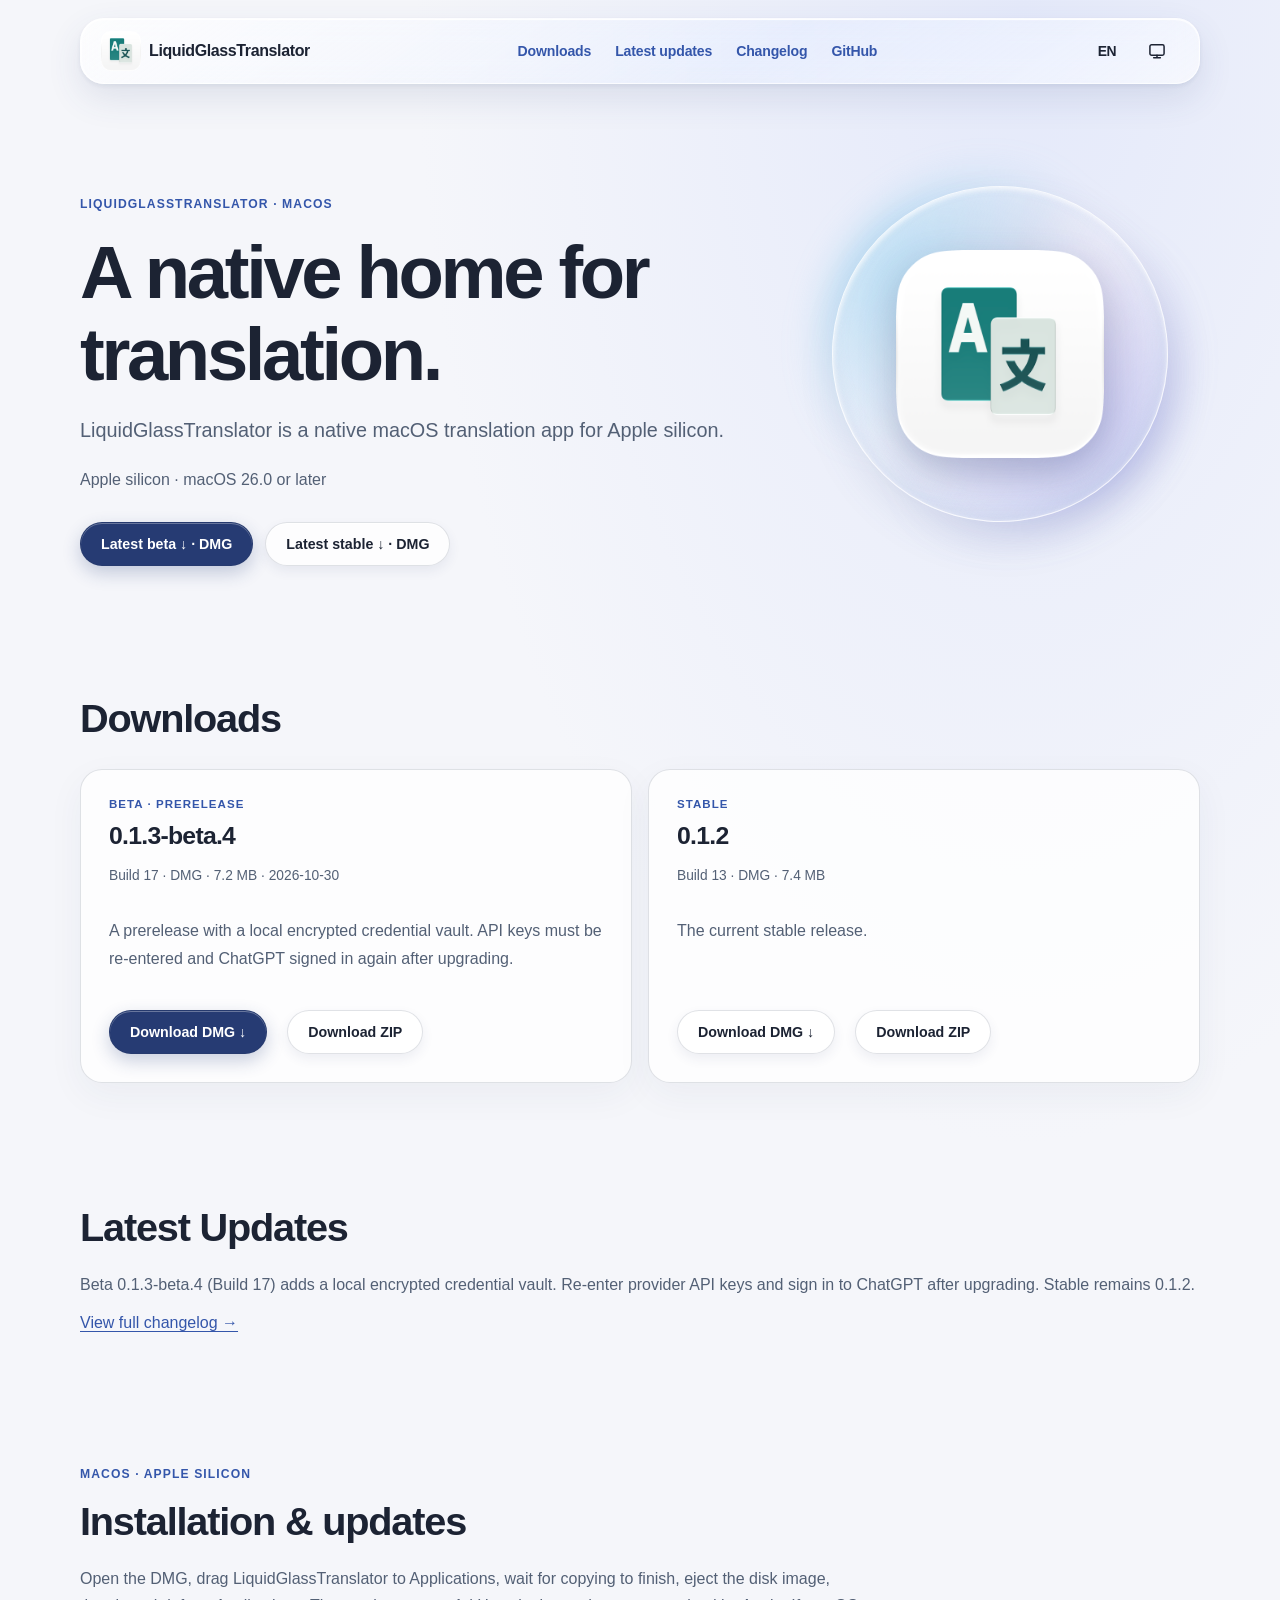
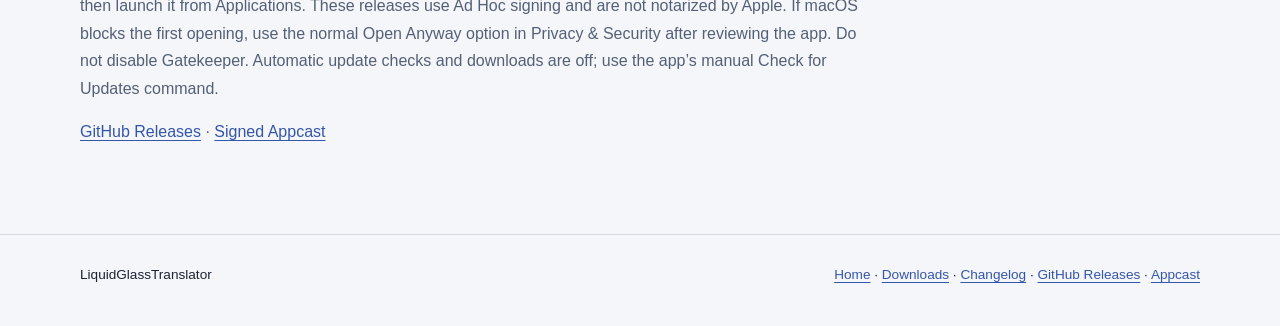
==== commit ba514e30: "Update public website for Beta 17" ====
--- a/docs/index.html
+++ b/docs/index.html
@@ -1,2 +1,2 @@
 <!doctype html>
-<html lang="en"><head><meta charset="utf-8"><meta name="viewport" content="width=device-width,initial-scale=1"><meta name="color-scheme" content="light dark"><meta name="description" content="LiquidGlassTranslator is a native macOS translation app for Apple silicon."><title>LiquidGlassTranslator — Downloads</title><script src="assets/language-init.js"></script><script src="assets/theme-init.js"></script><script defer src="assets/controls.js"></script><link rel="stylesheet" href="assets/site.css"><link rel="canonical" href="https://ssiswent.github.io/LiquidGlassTranslator-Releases/en/"><link rel="alternate" hreflang="en" href="en/"><link rel="alternate" hreflang="zh-Hans" href="zh/"><link rel="stylesheet" href="assets/optical.css"><link rel="icon" type="image/png" sizes="32x32" href="assets/favicon-light-32.png"><link rel="apple-touch-icon" sizes="180x180" href="assets/apple-touch-icon.png"></head><body><a class="skip" href="#main">Skip / 跳至内容</a><header class="top"><nav class="wrap"><a class="brand" href="./"><img class="brand-icon" src="assets/app-icon-light.png" alt="" width="40" height="40">LiquidGlassTranslator</a><div class="links"><a href="#downloads">Downloads</a><a href="#history">Latest updates</a><a href="en/changelog/">Changelog</a><a href="https://github.com/Ssiswent/LiquidGlassTranslator-Releases/releases">GitHub</a></div><div class="nav-tools"><details class="nav-control" id="language-control"><summary aria-label="Language" title="Language"><span class="language-glyph" aria-hidden="true">EN</span></summary><div class="control-menu"><a href="zh/" hreflang="zh" aria-label="简体中文">简体中文<span class="check"></span></a><a href="en/" hreflang="en" aria-label="English" aria-current="page">English<span class="check">✓</span></a></div></details><details class="nav-control" id="appearance-control"><summary aria-label="Appearance" title="Appearance"><span class="appearance-icon" aria-hidden="true"><svg data-mode-icon="system" viewBox="0 0 24 24" fill="none" stroke="currentColor" stroke-width="1.8" stroke-linecap="round" stroke-linejoin="round"><rect x="3.5" y="4.5" width="17" height="12.5" rx="2"/><path d="M8 20h8M12 17v3"/></svg><svg data-mode-icon="light" viewBox="0 0 24 24" fill="none" stroke="currentColor" stroke-width="1.8" stroke-linecap="round"><circle cx="12" cy="12" r="4"/><path d="M12 2v2m0 16v2M4.93 4.93l1.42 1.42m11.3 11.3 1.42 1.42M2 12h2m16 0h2M4.93 19.07l1.42-1.42m11.3-11.3 1.42-1.42"/></svg><svg data-mode-icon="dark" viewBox="0 0 24 24" fill="none" stroke="currentColor" stroke-width="1.8" stroke-linecap="round" stroke-linejoin="round"><path d="M20.3 15.2A8.5 8.5 0 0 1 8.8 3.7 8.5 8.5 0 1 0 20.3 15.2Z"/></svg></span></summary><div class="control-menu"><button type="button" data-mode="system" aria-label="System" aria-pressed="true"><span class="menu-option-main"><svg viewBox="0 0 24 24" fill="none" stroke="currentColor" stroke-width="1.8" stroke-linecap="round" stroke-linejoin="round"><rect x="3.5" y="4.5" width="17" height="12.5" rx="2"/><path d="M8 20h8M12 17v3"/></svg><span class="menu-label">System</span></span><span class="check">✓</span></button><button type="button" data-mode="light" aria-label="Light" aria-pressed="false"><span class="menu-option-main"><svg viewBox="0 0 24 24" fill="none" stroke="currentColor" stroke-width="1.8" stroke-linecap="round"><circle cx="12" cy="12" r="4"/><path d="M12 2v2m0 16v2M4.93 4.93l1.42 1.42m11.3 11.3 1.42 1.42M2 12h2m16 0h2M4.93 19.07l1.42-1.42m11.3-11.3 1.42-1.42"/></svg><span class="menu-label">Light</span></span><span class="check"></span></button><button type="button" data-mode="dark" aria-label="Dark" aria-pressed="false"><span class="menu-option-main"><svg viewBox="0 0 24 24" fill="none" stroke="currentColor" stroke-width="1.8" stroke-linecap="round" stroke-linejoin="round"><path d="M20.3 15.2A8.5 8.5 0 0 1 8.8 3.7 8.5 8.5 0 1 0 20.3 15.2Z"/></svg><span class="menu-label">Dark</span></span><span class="check"></span></button></div></details></div></nav></header><main id="main" class="wrap"><section class="hero"><span class="eyebrow">LiquidGlassTranslator · macOS</span><h1>A native home for translation.</h1><p class="lead">LiquidGlassTranslator is a native macOS translation app for Apple silicon.</p><p>Apple silicon · macOS 26.0 or later</p><div class="actions"><a class="btn primary" href="https://github.com/Ssiswent/LiquidGlassTranslator-Releases/releases/download/v0.1.3-beta.3/LiquidGlassTranslator-0.1.3-beta.3-macOS-arm64.dmg">Latest beta ↓ · DMG</a><a class="btn" href="https://github.com/Ssiswent/LiquidGlassTranslator-Releases/releases/download/v0.1.2/LiquidGlassTranslator-0.1.2-macOS-arm64.dmg">Latest stable ↓ · DMG</a></div><div class="hero-art" aria-hidden="true"><div class="glass-orbit"></div><img class="hero-icon" src="assets/app-icon-light.png" alt="" width="512" height="512"></div></section><section class="section" id="downloads"><div class="sectionhead"><h2>Downloads</h2></div><div class="grid"><article class="card"><span class="tag">Beta · Prerelease</span><div class="version">0.1.3-beta.3</div><p class="meta">Build 16 · DMG · 6.3 MB · 2026-10-28</p><p>A prerelease for those who want the latest changes.</p><div class="download-actions"><a class="btn primary" href="https://github.com/Ssiswent/LiquidGlassTranslator-Releases/releases/download/v0.1.3-beta.3/LiquidGlassTranslator-0.1.3-beta.3-macOS-arm64.dmg">Download DMG ↓</a> <a class="btn" href="https://github.com/Ssiswent/LiquidGlassTranslator-Releases/releases/download/v0.1.3-beta.3/LiquidGlassTranslator-0.1.3-beta.3-macOS-arm64.zip">Download ZIP</a></div></article><article class="card"><span class="tag">Stable</span><div class="version">0.1.2</div><p class="meta">Build 13 · DMG · 7.4 MB</p><p>The current stable release.</p><div class="download-actions"><a class="btn" href="https://github.com/Ssiswent/LiquidGlassTranslator-Releases/releases/download/v0.1.2/LiquidGlassTranslator-0.1.2-macOS-arm64.dmg">Download DMG ↓</a> <a class="btn" href="https://github.com/Ssiswent/LiquidGlassTranslator-Releases/releases/download/v0.1.2/LiquidGlassTranslator-0.1.2-macOS-arm64.zip">Download ZIP</a></div></article></div></section><section class="section" id="history"><h2>Latest Updates</h2><p>Beta 0.1.3-beta.3 improves Settings spacing, icon alignment and scroll restoration. The current stable release is 0.1.2.</p><a href="en/changelog/">View full changelog →</a></section><section class="section support"><p class="eyebrow">macOS · Apple silicon</p><h2>Installation & updates</h2><p>Open the DMG, drag LiquidGlassTranslator to Applications, wait for copying to finish, eject the disk image, then launch it from Applications. These releases use Ad Hoc signing and are not notarized by Apple. If macOS blocks the first opening, use the normal Open Anyway option in Privacy & Security after reviewing the app. Do not disable Gatekeeper. Automatic update checks and downloads are off; use the app’s manual Check for Updates command.</p><p><a href="https://github.com/Ssiswent/LiquidGlassTranslator-Releases/releases">GitHub Releases</a> · <a href="https://ssiswent.github.io/LiquidGlassTranslator-Releases/appcast.xml">Signed Appcast</a></p></section></main><footer><div class="wrap"><span>LiquidGlassTranslator</span><span><a href="./">Home</a> · <a href="#downloads">Downloads</a> · <a href="en/changelog/">Changelog</a> · <a href="https://github.com/Ssiswent/LiquidGlassTranslator-Releases/releases">GitHub Releases</a> · <a href="https://ssiswent.github.io/LiquidGlassTranslator-Releases/appcast.xml">Appcast</a></span></div></footer></body></html>
+<html lang="en"><head><meta charset="utf-8"><meta name="viewport" content="width=device-width,initial-scale=1"><meta name="color-scheme" content="light dark"><meta name="description" content="LiquidGlassTranslator is a native macOS translation app for Apple silicon."><title>LiquidGlassTranslator — Downloads</title><script src="assets/language-init.js"></script><script src="assets/theme-init.js"></script><script defer src="assets/controls.js"></script><link rel="stylesheet" href="assets/site.css"><link rel="canonical" href="https://ssiswent.github.io/LiquidGlassTranslator-Releases/en/"><link rel="alternate" hreflang="en" href="en/"><link rel="alternate" hreflang="zh-Hans" href="zh/"><link rel="stylesheet" href="assets/optical.css"><link rel="icon" type="image/png" sizes="32x32" href="assets/favicon-light-32.png"><link rel="apple-touch-icon" sizes="180x180" href="assets/apple-touch-icon.png"></head><body><a class="skip" href="#main">Skip / 跳至内容</a><header class="top"><nav class="wrap"><a class="brand" href="./"><img class="brand-icon" src="assets/app-icon-light.png" alt="" width="40" height="40">LiquidGlassTranslator</a><div class="links"><a href="#downloads">Downloads</a><a href="#history">Latest updates</a><a href="en/changelog/">Changelog</a><a href="https://github.com/Ssiswent/LiquidGlassTranslator-Releases/releases">GitHub</a></div><div class="nav-tools"><details class="nav-control" id="language-control"><summary aria-label="Language" title="Language"><span class="language-glyph" aria-hidden="true">EN</span></summary><div class="control-menu"><a href="zh/" hreflang="zh" aria-label="简体中文">简体中文<span class="check"></span></a><a href="en/" hreflang="en" aria-label="English" aria-current="page">English<span class="check">✓</span></a></div></details><details class="nav-control" id="appearance-control"><summary aria-label="Appearance" title="Appearance"><span class="appearance-icon" aria-hidden="true"><svg data-mode-icon="system" viewBox="0 0 24 24" fill="none" stroke="currentColor" stroke-width="1.8" stroke-linecap="round" stroke-linejoin="round"><rect x="3.5" y="4.5" width="17" height="12.5" rx="2"/><path d="M8 20h8M12 17v3"/></svg><svg data-mode-icon="light" viewBox="0 0 24 24" fill="none" stroke="currentColor" stroke-width="1.8" stroke-linecap="round"><circle cx="12" cy="12" r="4"/><path d="M12 2v2m0 16v2M4.93 4.93l1.42 1.42m11.3 11.3 1.42 1.42M2 12h2m16 0h2M4.93 19.07l1.42-1.42m11.3-11.3 1.42-1.42"/></svg><svg data-mode-icon="dark" viewBox="0 0 24 24" fill="none" stroke="currentColor" stroke-width="1.8" stroke-linecap="round" stroke-linejoin="round"><path d="M20.3 15.2A8.5 8.5 0 0 1 8.8 3.7 8.5 8.5 0 1 0 20.3 15.2Z"/></svg></span></summary><div class="control-menu"><button type="button" data-mode="system" aria-label="System" aria-pressed="true"><span class="menu-option-main"><svg viewBox="0 0 24 24" fill="none" stroke="currentColor" stroke-width="1.8" stroke-linecap="round" stroke-linejoin="round"><rect x="3.5" y="4.5" width="17" height="12.5" rx="2"/><path d="M8 20h8M12 17v3"/></svg><span class="menu-label">System</span></span><span class="check">✓</span></button><button type="button" data-mode="light" aria-label="Light" aria-pressed="false"><span class="menu-option-main"><svg viewBox="0 0 24 24" fill="none" stroke="currentColor" stroke-width="1.8" stroke-linecap="round"><circle cx="12" cy="12" r="4"/><path d="M12 2v2m0 16v2M4.93 4.93l1.42 1.42m11.3 11.3 1.42 1.42M2 12h2m16 0h2M4.93 19.07l1.42-1.42m11.3-11.3 1.42-1.42"/></svg><span class="menu-label">Light</span></span><span class="check"></span></button><button type="button" data-mode="dark" aria-label="Dark" aria-pressed="false"><span class="menu-option-main"><svg viewBox="0 0 24 24" fill="none" stroke="currentColor" stroke-width="1.8" stroke-linecap="round" stroke-linejoin="round"><path d="M20.3 15.2A8.5 8.5 0 0 1 8.8 3.7 8.5 8.5 0 1 0 20.3 15.2Z"/></svg><span class="menu-label">Dark</span></span><span class="check"></span></button></div></details></div></nav></header><main id="main" class="wrap"><section class="hero"><span class="eyebrow">LiquidGlassTranslator · macOS</span><h1>A native home for translation.</h1><p class="lead">LiquidGlassTranslator is a native macOS translation app for Apple silicon.</p><p>Apple silicon · macOS 26.0 or later</p><div class="actions"><a class="btn primary" href="https://github.com/Ssiswent/LiquidGlassTranslator-Releases/releases/download/v0.1.3-beta.3/LiquidGlassTranslator-0.1.3-beta.3-macOS-arm64.dmg">Latest beta ↓ · DMG</a><a class="btn" href="https://github.com/Ssiswent/LiquidGlassTranslator-Releases/releases/download/v0.1.2/LiquidGlassTranslator-0.1.2-macOS-arm64.dmg">Latest stable ↓ · DMG</a></div><div class="hero-art" aria-hidden="true"><div class="glass-orbit"></div><img class="hero-icon" src="assets/app-icon-light.png" alt="" width="512" height="512"></div></section><section class="section" id="downloads"><div class="sectionhead"><h2>Downloads</h2></div><div class="grid"><article class="card"><span class="tag">Beta · Prerelease</span><div class="version">0.1.3-beta.4</div><p class="meta">Build 17 · DMG · 7.2 MB · 2026-10-30</p><p>A prerelease with a local encrypted credential vault. API keys must be re-entered and ChatGPT signed in again after upgrading.</p><div class="download-actions"><a class="btn primary" href="https://github.com/Ssiswent/LiquidGlassTranslator-Releases/releases/download/v0.1.3-beta.4/LiquidGlassTranslator-0.1.3-beta.4-macOS-arm64.dmg">Download DMG ↓</a> <a class="btn" href="https://github.com/Ssiswent/LiquidGlassTranslator-Releases/releases/download/v0.1.3-beta.4/LiquidGlassTranslator-0.1.3-beta.4-macOS-arm64.zip">Download ZIP</a></div></article><article class="card"><span class="tag">Stable</span><div class="version">0.1.2</div><p class="meta">Build 13 · DMG · 7.4 MB</p><p>The current stable release.</p><div class="download-actions"><a class="btn" href="https://github.com/Ssiswent/LiquidGlassTranslator-Releases/releases/download/v0.1.2/LiquidGlassTranslator-0.1.2-macOS-arm64.dmg">Download DMG ↓</a> <a class="btn" href="https://github.com/Ssiswent/LiquidGlassTranslator-Releases/releases/download/v0.1.2/LiquidGlassTranslator-0.1.2-macOS-arm64.zip">Download ZIP</a></div></article></div></section><section class="section" id="history"><h2>Latest Updates</h2><p>Beta 0.1.3-beta.4 (Build 17) adds a local encrypted credential vault. Re-enter provider API keys and sign in to ChatGPT after upgrading. Stable remains 0.1.2.</p><a href="en/changelog/">View full changelog →</a></section><section class="section support"><p class="eyebrow">macOS · Apple silicon</p><h2>Installation & updates</h2><p>Open the DMG, drag LiquidGlassTranslator to Applications, wait for copying to finish, eject the disk image, then launch it from Applications. These releases use Ad Hoc signing and are not notarized by Apple. If macOS blocks the first opening, use the normal Open Anyway option in Privacy & Security after reviewing the app. Do not disable Gatekeeper. Automatic update checks and downloads are off; use the app’s manual Check for Updates command.</p><p><a href="https://github.com/Ssiswent/LiquidGlassTranslator-Releases/releases">GitHub Releases</a> · <a href="https://ssiswent.github.io/LiquidGlassTranslator-Releases/appcast.xml">Signed Appcast</a></p></section></main><footer><div class="wrap"><span>LiquidGlassTranslator</span><span><a href="./">Home</a> · <a href="#downloads">Downloads</a> · <a href="en/changelog/">Changelog</a> · <a href="https://github.com/Ssiswent/LiquidGlassTranslator-Releases/releases">GitHub Releases</a> · <a href="https://ssiswent.github.io/LiquidGlassTranslator-Releases/appcast.xml">Appcast</a></span></div></footer></body></html>
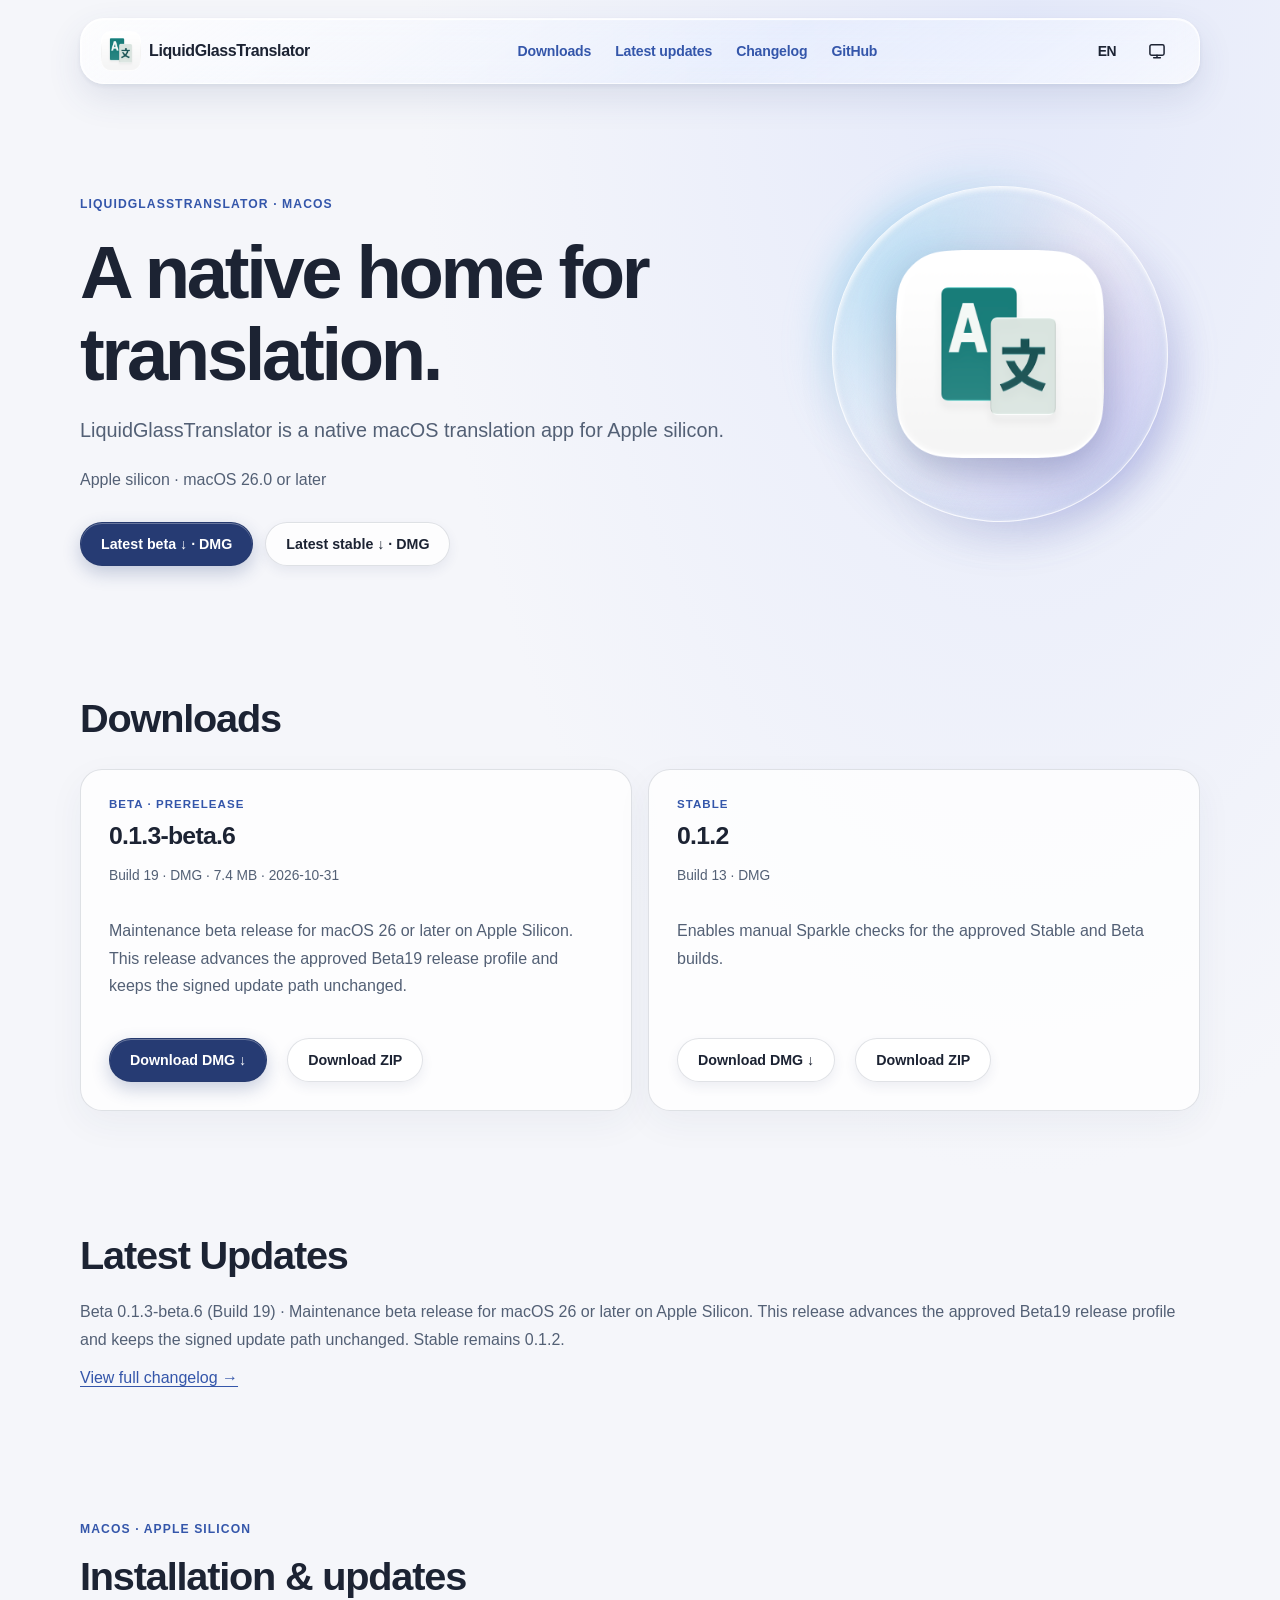
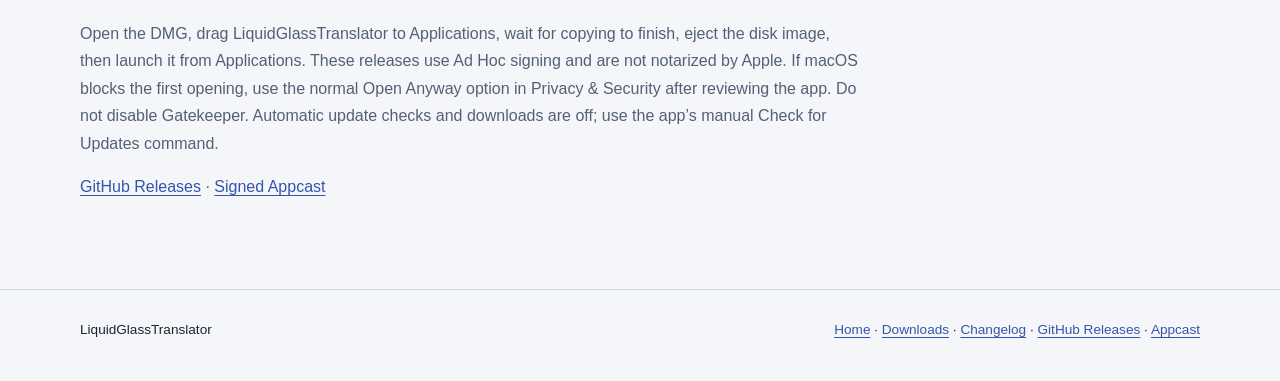
==== commit 2f1365b6: "Publish 0.1.3-beta.6 website and Appcast" ====
--- a/docs/index.html
+++ b/docs/index.html
@@ -1,2 +1,2 @@
 <!doctype html>
-<html lang="en"><head><meta charset="utf-8"><meta name="viewport" content="width=device-width,initial-scale=1"><meta name="color-scheme" content="light dark"><meta name="description" content="LiquidGlassTranslator is a native macOS translation app for Apple silicon."><title>LiquidGlassTranslator — Downloads</title><script src="assets/language-init.js"></script><script src="assets/theme-init.js"></script><script defer src="assets/controls.js"></script><link rel="stylesheet" href="assets/site.css"><link rel="canonical" href="https://ssiswent.github.io/LiquidGlassTranslator-Releases/en/"><link rel="alternate" hreflang="en" href="en/"><link rel="alternate" hreflang="zh-Hans" href="zh/"><link rel="stylesheet" href="assets/optical.css"><link rel="icon" type="image/png" sizes="32x32" href="assets/favicon-light-32.png"><link rel="apple-touch-icon" sizes="180x180" href="assets/apple-touch-icon.png"></head><body><a class="skip" href="#main">Skip / 跳至内容</a><header class="top"><nav class="wrap"><a class="brand" href="./"><img class="brand-icon" src="assets/app-icon-light.png" alt="" width="40" height="40">LiquidGlassTranslator</a><div class="links"><a href="#downloads">Downloads</a><a href="#history">Latest updates</a><a href="en/changelog/">Changelog</a><a href="https://github.com/Ssiswent/LiquidGlassTranslator-Releases/releases">GitHub</a></div><div class="nav-tools"><details class="nav-control" id="language-control"><summary aria-label="Language" title="Language"><span class="language-glyph" aria-hidden="true">EN</span></summary><div class="control-menu"><a href="zh/" hreflang="zh" aria-label="简体中文">简体中文<span class="check"></span></a><a href="en/" hreflang="en" aria-label="English" aria-current="page">English<span class="check">✓</span></a></div></details><details class="nav-control" id="appearance-control"><summary aria-label="Appearance" title="Appearance"><span class="appearance-icon" aria-hidden="true"><svg data-mode-icon="system" viewBox="0 0 24 24" fill="none" stroke="currentColor" stroke-width="1.8" stroke-linecap="round" stroke-linejoin="round"><rect x="3.5" y="4.5" width="17" height="12.5" rx="2"/><path d="M8 20h8M12 17v3"/></svg><svg data-mode-icon="light" viewBox="0 0 24 24" fill="none" stroke="currentColor" stroke-width="1.8" stroke-linecap="round"><circle cx="12" cy="12" r="4"/><path d="M12 2v2m0 16v2M4.93 4.93l1.42 1.42m11.3 11.3 1.42 1.42M2 12h2m16 0h2M4.93 19.07l1.42-1.42m11.3-11.3 1.42-1.42"/></svg><svg data-mode-icon="dark" viewBox="0 0 24 24" fill="none" stroke="currentColor" stroke-width="1.8" stroke-linecap="round" stroke-linejoin="round"><path d="M20.3 15.2A8.5 8.5 0 0 1 8.8 3.7 8.5 8.5 0 1 0 20.3 15.2Z"/></svg></span></summary><div class="control-menu"><button type="button" data-mode="system" aria-label="System" aria-pressed="true"><span class="menu-option-main"><svg viewBox="0 0 24 24" fill="none" stroke="currentColor" stroke-width="1.8" stroke-linecap="round" stroke-linejoin="round"><rect x="3.5" y="4.5" width="17" height="12.5" rx="2"/><path d="M8 20h8M12 17v3"/></svg><span class="menu-label">System</span></span><span class="check">✓</span></button><button type="button" data-mode="light" aria-label="Light" aria-pressed="false"><span class="menu-option-main"><svg viewBox="0 0 24 24" fill="none" stroke="currentColor" stroke-width="1.8" stroke-linecap="round"><circle cx="12" cy="12" r="4"/><path d="M12 2v2m0 16v2M4.93 4.93l1.42 1.42m11.3 11.3 1.42 1.42M2 12h2m16 0h2M4.93 19.07l1.42-1.42m11.3-11.3 1.42-1.42"/></svg><span class="menu-label">Light</span></span><span class="check"></span></button><button type="button" data-mode="dark" aria-label="Dark" aria-pressed="false"><span class="menu-option-main"><svg viewBox="0 0 24 24" fill="none" stroke="currentColor" stroke-width="1.8" stroke-linecap="round" stroke-linejoin="round"><path d="M20.3 15.2A8.5 8.5 0 0 1 8.8 3.7 8.5 8.5 0 1 0 20.3 15.2Z"/></svg><span class="menu-label">Dark</span></span><span class="check"></span></button></div></details></div></nav></header><main id="main" class="wrap"><section class="hero"><span class="eyebrow">LiquidGlassTranslator · macOS</span><h1>A native home for translation.</h1><p class="lead">LiquidGlassTranslator is a native macOS translation app for Apple silicon.</p><p>Apple silicon · macOS 26.0 or later</p><div class="actions"><a class="btn primary" href="https://github.com/Ssiswent/LiquidGlassTranslator-Releases/releases/download/v0.1.3-beta.3/LiquidGlassTranslator-0.1.3-beta.3-macOS-arm64.dmg">Latest beta ↓ · DMG</a><a class="btn" href="https://github.com/Ssiswent/LiquidGlassTranslator-Releases/releases/download/v0.1.2/LiquidGlassTranslator-0.1.2-macOS-arm64.dmg">Latest stable ↓ · DMG</a></div><div class="hero-art" aria-hidden="true"><div class="glass-orbit"></div><img class="hero-icon" src="assets/app-icon-light.png" alt="" width="512" height="512"></div></section><section class="section" id="downloads"><div class="sectionhead"><h2>Downloads</h2></div><div class="grid"><article class="card"><span class="tag">Beta · Prerelease</span><div class="version">0.1.3-beta.4</div><p class="meta">Build 17 · DMG · 7.2 MB · 2026-10-30</p><p>A prerelease with a local encrypted credential vault. API keys must be re-entered and ChatGPT signed in again after upgrading.</p><div class="download-actions"><a class="btn primary" href="https://github.com/Ssiswent/LiquidGlassTranslator-Releases/releases/download/v0.1.3-beta.4/LiquidGlassTranslator-0.1.3-beta.4-macOS-arm64.dmg">Download DMG ↓</a> <a class="btn" href="https://github.com/Ssiswent/LiquidGlassTranslator-Releases/releases/download/v0.1.3-beta.4/LiquidGlassTranslator-0.1.3-beta.4-macOS-arm64.zip">Download ZIP</a></div></article><article class="card"><span class="tag">Stable</span><div class="version">0.1.2</div><p class="meta">Build 13 · DMG · 7.4 MB</p><p>The current stable release.</p><div class="download-actions"><a class="btn" href="https://github.com/Ssiswent/LiquidGlassTranslator-Releases/releases/download/v0.1.2/LiquidGlassTranslator-0.1.2-macOS-arm64.dmg">Download DMG ↓</a> <a class="btn" href="https://github.com/Ssiswent/LiquidGlassTranslator-Releases/releases/download/v0.1.2/LiquidGlassTranslator-0.1.2-macOS-arm64.zip">Download ZIP</a></div></article></div></section><section class="section" id="history"><h2>Latest Updates</h2><p>Beta 0.1.3-beta.4 (Build 17) adds a local encrypted credential vault. Re-enter provider API keys and sign in to ChatGPT after upgrading. Stable remains 0.1.2.</p><a href="en/changelog/">View full changelog →</a></section><section class="section support"><p class="eyebrow">macOS · Apple silicon</p><h2>Installation & updates</h2><p>Open the DMG, drag LiquidGlassTranslator to Applications, wait for copying to finish, eject the disk image, then launch it from Applications. These releases use Ad Hoc signing and are not notarized by Apple. If macOS blocks the first opening, use the normal Open Anyway option in Privacy & Security after reviewing the app. Do not disable Gatekeeper. Automatic update checks and downloads are off; use the app’s manual Check for Updates command.</p><p><a href="https://github.com/Ssiswent/LiquidGlassTranslator-Releases/releases">GitHub Releases</a> · <a href="https://ssiswent.github.io/LiquidGlassTranslator-Releases/appcast.xml">Signed Appcast</a></p></section></main><footer><div class="wrap"><span>LiquidGlassTranslator</span><span><a href="./">Home</a> · <a href="#downloads">Downloads</a> · <a href="en/changelog/">Changelog</a> · <a href="https://github.com/Ssiswent/LiquidGlassTranslator-Releases/releases">GitHub Releases</a> · <a href="https://ssiswent.github.io/LiquidGlassTranslator-Releases/appcast.xml">Appcast</a></span></div></footer></body></html>
+<html lang="en"><head><meta charset="utf-8"><meta name="viewport" content="width=device-width,initial-scale=1"><meta name="color-scheme" content="light dark"><meta name="description" content="LiquidGlassTranslator is a native macOS translation app for Apple silicon."><title>LiquidGlassTranslator — Downloads</title><script src="assets/language-init.js"></script><script src="assets/theme-init.js"></script><script defer src="assets/controls.js"></script><link rel="stylesheet" href="assets/site.css"><link rel="canonical" href="https://ssiswent.github.io/LiquidGlassTranslator-Releases/en/"><link rel="alternate" hreflang="en" href="en/"><link rel="alternate" hreflang="zh-Hans" href="zh/"><link rel="stylesheet" href="assets/optical.css"><link rel="icon" type="image/png" sizes="32x32" href="assets/favicon-light-32.png"><link rel="apple-touch-icon" sizes="180x180" href="assets/apple-touch-icon.png"></head><body><a class="skip" href="#main">Skip / 跳至内容</a><header class="top"><nav class="wrap"><a class="brand" href="./"><img class="brand-icon" src="assets/app-icon-light.png" alt="" width="40" height="40">LiquidGlassTranslator</a><div class="links"><a href="#downloads">Downloads</a><a href="#history">Latest updates</a><a href="en/changelog/">Changelog</a><a href="https://github.com/Ssiswent/LiquidGlassTranslator-Releases/releases">GitHub</a></div><div class="nav-tools"><details class="nav-control" id="language-control"><summary aria-label="Language" title="Language"><span class="language-glyph" aria-hidden="true">EN</span></summary><div class="control-menu"><a href="zh/" hreflang="zh" aria-label="简体中文">简体中文<span class="check"></span></a><a href="en/" hreflang="en" aria-label="English" aria-current="page">English<span class="check">✓</span></a></div></details><details class="nav-control" id="appearance-control"><summary aria-label="Appearance" title="Appearance"><span class="appearance-icon" aria-hidden="true"><svg data-mode-icon="system" viewBox="0 0 24 24" fill="none" stroke="currentColor" stroke-width="1.8" stroke-linecap="round" stroke-linejoin="round"><rect x="3.5" y="4.5" width="17" height="12.5" rx="2"/><path d="M8 20h8M12 17v3"/></svg><svg data-mode-icon="light" viewBox="0 0 24 24" fill="none" stroke="currentColor" stroke-width="1.8" stroke-linecap="round"><circle cx="12" cy="12" r="4"/><path d="M12 2v2m0 16v2M4.93 4.93l1.42 1.42m11.3 11.3 1.42 1.42M2 12h2m16 0h2M4.93 19.07l1.42-1.42m11.3-11.3 1.42-1.42"/></svg><svg data-mode-icon="dark" viewBox="0 0 24 24" fill="none" stroke="currentColor" stroke-width="1.8" stroke-linecap="round" stroke-linejoin="round"><path d="M20.3 15.2A8.5 8.5 0 0 1 8.8 3.7 8.5 8.5 0 1 0 20.3 15.2Z"/></svg></span></summary><div class="control-menu"><button type="button" data-mode="system" aria-label="System" aria-pressed="true"><span class="menu-option-main"><svg viewBox="0 0 24 24" fill="none" stroke="currentColor" stroke-width="1.8" stroke-linecap="round" stroke-linejoin="round"><rect x="3.5" y="4.5" width="17" height="12.5" rx="2"/><path d="M8 20h8M12 17v3"/></svg><span class="menu-label">System</span></span><span class="check">✓</span></button><button type="button" data-mode="light" aria-label="Light" aria-pressed="false"><span class="menu-option-main"><svg viewBox="0 0 24 24" fill="none" stroke="currentColor" stroke-width="1.8" stroke-linecap="round"><circle cx="12" cy="12" r="4"/><path d="M12 2v2m0 16v2M4.93 4.93l1.42 1.42m11.3 11.3 1.42 1.42M2 12h2m16 0h2M4.93 19.07l1.42-1.42m11.3-11.3 1.42-1.42"/></svg><span class="menu-label">Light</span></span><span class="check"></span></button><button type="button" data-mode="dark" aria-label="Dark" aria-pressed="false"><span class="menu-option-main"><svg viewBox="0 0 24 24" fill="none" stroke="currentColor" stroke-width="1.8" stroke-linecap="round" stroke-linejoin="round"><path d="M20.3 15.2A8.5 8.5 0 0 1 8.8 3.7 8.5 8.5 0 1 0 20.3 15.2Z"/></svg><span class="menu-label">Dark</span></span><span class="check"></span></button></div></details></div></nav></header><main id="main" class="wrap"><section class="hero"><span class="eyebrow">LiquidGlassTranslator · macOS</span><h1>A native home for translation.</h1><p class="lead">LiquidGlassTranslator is a native macOS translation app for Apple silicon.</p><p>Apple silicon · macOS 26.0 or later</p><div class="actions"><a class="btn primary" href="https://github.com/Ssiswent/LiquidGlassTranslator-Releases/releases/download/v0.1.3-beta.6/LiquidGlassTranslator-0.1.3-beta.6-macOS-arm64.dmg">Latest beta ↓ · DMG</a><a class="btn" href="https://github.com/Ssiswent/LiquidGlassTranslator-Releases/releases/download/v0.1.2/LiquidGlassTranslator-0.1.2-macOS-arm64.dmg">Latest stable ↓ · DMG</a></div><div class="hero-art" aria-hidden="true"><div class="glass-orbit"></div><img class="hero-icon" src="assets/app-icon-light.png" alt="" width="512" height="512"></div></section><section class="section" id="downloads"><div class="sectionhead"><h2>Downloads</h2></div><div class="grid"><article class="card"><span class="tag">Beta · Prerelease</span><div class="version">0.1.3-beta.6</div><p class="meta">Build 19 · DMG · 7.4 MB · 2026-10-31</p><p>Maintenance beta release for macOS 26 or later on Apple Silicon. This release advances the approved Beta19 release profile and keeps the signed update path unchanged.</p><div class="download-actions"><a class="btn primary" href="https://github.com/Ssiswent/LiquidGlassTranslator-Releases/releases/download/v0.1.3-beta.6/LiquidGlassTranslator-0.1.3-beta.6-macOS-arm64.dmg">Download DMG ↓</a> <a class="btn" href="https://github.com/Ssiswent/LiquidGlassTranslator-Releases/releases/download/v0.1.3-beta.6/LiquidGlassTranslator-0.1.3-beta.6-macOS-arm64.zip">Download ZIP</a></div></article><article class="card"><span class="tag">Stable</span><div class="version">0.1.2</div><p class="meta">Build 13 · DMG</p><p>Enables manual Sparkle checks for the approved Stable and Beta builds.</p><div class="download-actions"><a class="btn" href="https://github.com/Ssiswent/LiquidGlassTranslator-Releases/releases/download/v0.1.2/LiquidGlassTranslator-0.1.2-macOS-arm64.dmg">Download DMG ↓</a> <a class="btn" href="https://github.com/Ssiswent/LiquidGlassTranslator-Releases/releases/download/v0.1.2/LiquidGlassTranslator-0.1.2-macOS-arm64.zip">Download ZIP</a></div></article></div></section><section class="section" id="history"><h2>Latest Updates</h2><p>Beta 0.1.3-beta.6 (Build 19) · Maintenance beta release for macOS 26 or later on Apple Silicon. This release advances the approved Beta19 release profile and keeps the signed update path unchanged. Stable remains 0.1.2.</p><a href="en/changelog/">View full changelog →</a></section><section class="section support"><p class="eyebrow">macOS · Apple silicon</p><h2>Installation & updates</h2><p>Open the DMG, drag LiquidGlassTranslator to Applications, wait for copying to finish, eject the disk image, then launch it from Applications. These releases use Ad Hoc signing and are not notarized by Apple. If macOS blocks the first opening, use the normal Open Anyway option in Privacy & Security after reviewing the app. Do not disable Gatekeeper. Automatic update checks and downloads are off; use the app’s manual Check for Updates command.</p><p><a href="https://github.com/Ssiswent/LiquidGlassTranslator-Releases/releases">GitHub Releases</a> · <a href="https://ssiswent.github.io/LiquidGlassTranslator-Releases/appcast.xml">Signed Appcast</a></p></section></main><footer><div class="wrap"><span>LiquidGlassTranslator</span><span><a href="./">Home</a> · <a href="#downloads">Downloads</a> · <a href="en/changelog/">Changelog</a> · <a href="https://github.com/Ssiswent/LiquidGlassTranslator-Releases/releases">GitHub Releases</a> · <a href="https://ssiswent.github.io/LiquidGlassTranslator-Releases/appcast.xml">Appcast</a></span></div></footer></body></html>
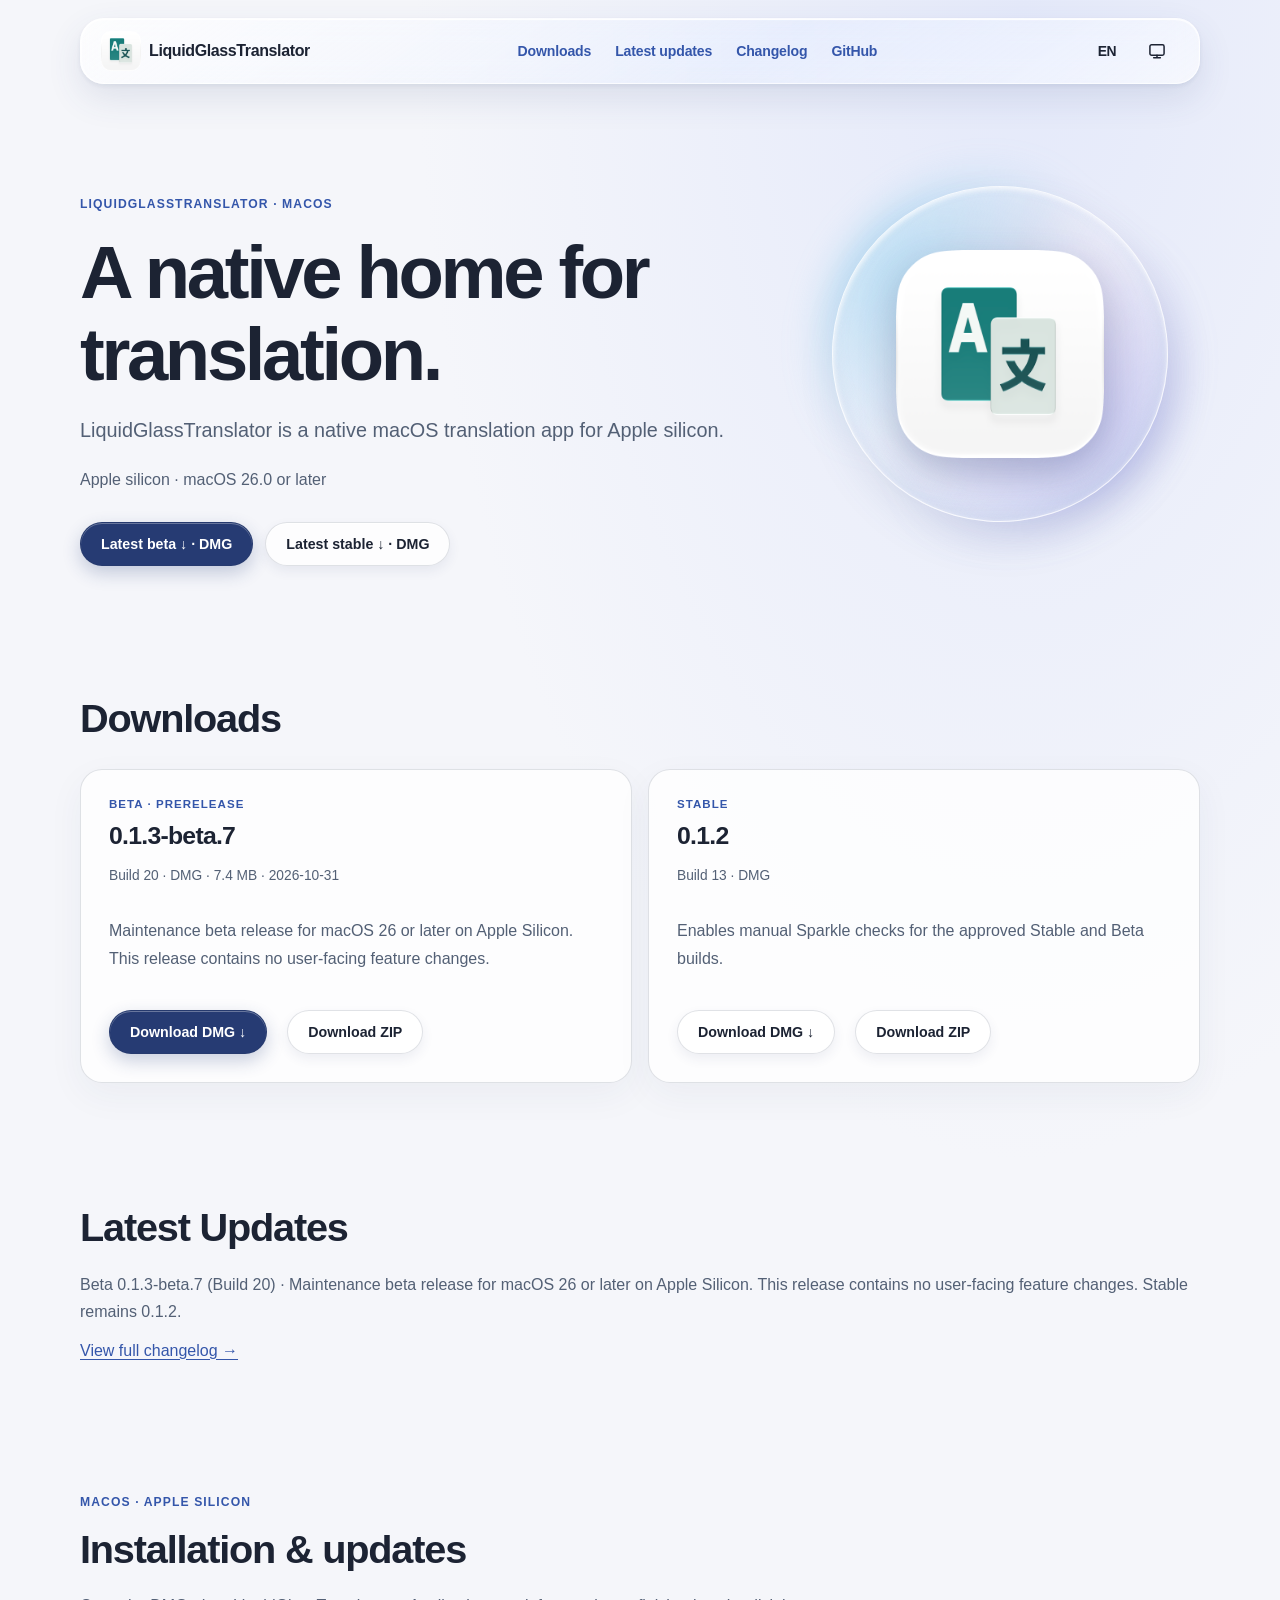
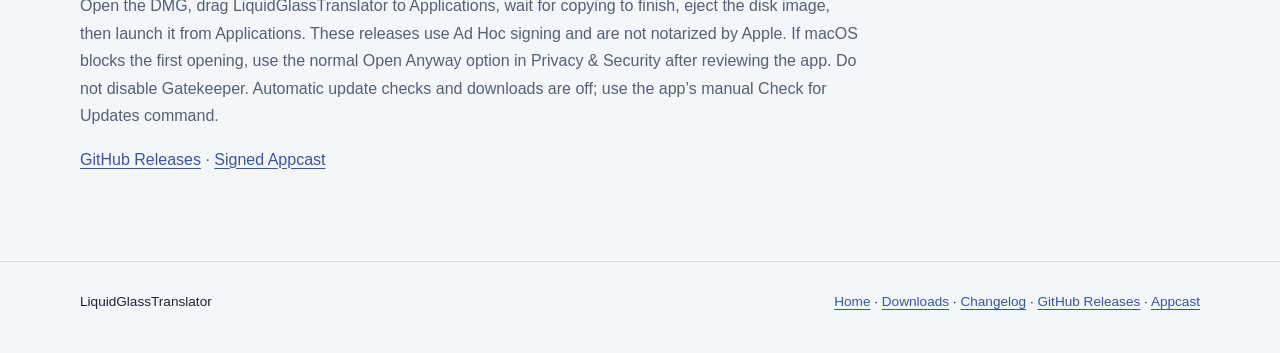
==== commit d85c9a25: "Publish 0.1.3-beta.7 website and Appcast" ====
--- a/docs/index.html
+++ b/docs/index.html
@@ -1,2 +1,2 @@
 <!doctype html>
-<html lang="en"><head><meta charset="utf-8"><meta name="viewport" content="width=device-width,initial-scale=1"><meta name="color-scheme" content="light dark"><meta name="description" content="LiquidGlassTranslator is a native macOS translation app for Apple silicon."><title>LiquidGlassTranslator — Downloads</title><script src="assets/language-init.js"></script><script src="assets/theme-init.js"></script><script defer src="assets/controls.js"></script><link rel="stylesheet" href="assets/site.css"><link rel="canonical" href="https://ssiswent.github.io/LiquidGlassTranslator-Releases/en/"><link rel="alternate" hreflang="en" href="en/"><link rel="alternate" hreflang="zh-Hans" href="zh/"><link rel="stylesheet" href="assets/optical.css"><link rel="icon" type="image/png" sizes="32x32" href="assets/favicon-light-32.png"><link rel="apple-touch-icon" sizes="180x180" href="assets/apple-touch-icon.png"></head><body><a class="skip" href="#main">Skip / 跳至内容</a><header class="top"><nav class="wrap"><a class="brand" href="./"><img class="brand-icon" src="assets/app-icon-light.png" alt="" width="40" height="40">LiquidGlassTranslator</a><div class="links"><a href="#downloads">Downloads</a><a href="#history">Latest updates</a><a href="en/changelog/">Changelog</a><a href="https://github.com/Ssiswent/LiquidGlassTranslator-Releases/releases">GitHub</a></div><div class="nav-tools"><details class="nav-control" id="language-control"><summary aria-label="Language" title="Language"><span class="language-glyph" aria-hidden="true">EN</span></summary><div class="control-menu"><a href="zh/" hreflang="zh" aria-label="简体中文">简体中文<span class="check"></span></a><a href="en/" hreflang="en" aria-label="English" aria-current="page">English<span class="check">✓</span></a></div></details><details class="nav-control" id="appearance-control"><summary aria-label="Appearance" title="Appearance"><span class="appearance-icon" aria-hidden="true"><svg data-mode-icon="system" viewBox="0 0 24 24" fill="none" stroke="currentColor" stroke-width="1.8" stroke-linecap="round" stroke-linejoin="round"><rect x="3.5" y="4.5" width="17" height="12.5" rx="2"/><path d="M8 20h8M12 17v3"/></svg><svg data-mode-icon="light" viewBox="0 0 24 24" fill="none" stroke="currentColor" stroke-width="1.8" stroke-linecap="round"><circle cx="12" cy="12" r="4"/><path d="M12 2v2m0 16v2M4.93 4.93l1.42 1.42m11.3 11.3 1.42 1.42M2 12h2m16 0h2M4.93 19.07l1.42-1.42m11.3-11.3 1.42-1.42"/></svg><svg data-mode-icon="dark" viewBox="0 0 24 24" fill="none" stroke="currentColor" stroke-width="1.8" stroke-linecap="round" stroke-linejoin="round"><path d="M20.3 15.2A8.5 8.5 0 0 1 8.8 3.7 8.5 8.5 0 1 0 20.3 15.2Z"/></svg></span></summary><div class="control-menu"><button type="button" data-mode="system" aria-label="System" aria-pressed="true"><span class="menu-option-main"><svg viewBox="0 0 24 24" fill="none" stroke="currentColor" stroke-width="1.8" stroke-linecap="round" stroke-linejoin="round"><rect x="3.5" y="4.5" width="17" height="12.5" rx="2"/><path d="M8 20h8M12 17v3"/></svg><span class="menu-label">System</span></span><span class="check">✓</span></button><button type="button" data-mode="light" aria-label="Light" aria-pressed="false"><span class="menu-option-main"><svg viewBox="0 0 24 24" fill="none" stroke="currentColor" stroke-width="1.8" stroke-linecap="round"><circle cx="12" cy="12" r="4"/><path d="M12 2v2m0 16v2M4.93 4.93l1.42 1.42m11.3 11.3 1.42 1.42M2 12h2m16 0h2M4.93 19.07l1.42-1.42m11.3-11.3 1.42-1.42"/></svg><span class="menu-label">Light</span></span><span class="check"></span></button><button type="button" data-mode="dark" aria-label="Dark" aria-pressed="false"><span class="menu-option-main"><svg viewBox="0 0 24 24" fill="none" stroke="currentColor" stroke-width="1.8" stroke-linecap="round" stroke-linejoin="round"><path d="M20.3 15.2A8.5 8.5 0 0 1 8.8 3.7 8.5 8.5 0 1 0 20.3 15.2Z"/></svg><span class="menu-label">Dark</span></span><span class="check"></span></button></div></details></div></nav></header><main id="main" class="wrap"><section class="hero"><span class="eyebrow">LiquidGlassTranslator · macOS</span><h1>A native home for translation.</h1><p class="lead">LiquidGlassTranslator is a native macOS translation app for Apple silicon.</p><p>Apple silicon · macOS 26.0 or later</p><div class="actions"><a class="btn primary" href="https://github.com/Ssiswent/LiquidGlassTranslator-Releases/releases/download/v0.1.3-beta.6/LiquidGlassTranslator-0.1.3-beta.6-macOS-arm64.dmg">Latest beta ↓ · DMG</a><a class="btn" href="https://github.com/Ssiswent/LiquidGlassTranslator-Releases/releases/download/v0.1.2/LiquidGlassTranslator-0.1.2-macOS-arm64.dmg">Latest stable ↓ · DMG</a></div><div class="hero-art" aria-hidden="true"><div class="glass-orbit"></div><img class="hero-icon" src="assets/app-icon-light.png" alt="" width="512" height="512"></div></section><section class="section" id="downloads"><div class="sectionhead"><h2>Downloads</h2></div><div class="grid"><article class="card"><span class="tag">Beta · Prerelease</span><div class="version">0.1.3-beta.6</div><p class="meta">Build 19 · DMG · 7.4 MB · 2026-10-31</p><p>Maintenance beta release for macOS 26 or later on Apple Silicon. This release advances the approved Beta19 release profile and keeps the signed update path unchanged.</p><div class="download-actions"><a class="btn primary" href="https://github.com/Ssiswent/LiquidGlassTranslator-Releases/releases/download/v0.1.3-beta.6/LiquidGlassTranslator-0.1.3-beta.6-macOS-arm64.dmg">Download DMG ↓</a> <a class="btn" href="https://github.com/Ssiswent/LiquidGlassTranslator-Releases/releases/download/v0.1.3-beta.6/LiquidGlassTranslator-0.1.3-beta.6-macOS-arm64.zip">Download ZIP</a></div></article><article class="card"><span class="tag">Stable</span><div class="version">0.1.2</div><p class="meta">Build 13 · DMG</p><p>Enables manual Sparkle checks for the approved Stable and Beta builds.</p><div class="download-actions"><a class="btn" href="https://github.com/Ssiswent/LiquidGlassTranslator-Releases/releases/download/v0.1.2/LiquidGlassTranslator-0.1.2-macOS-arm64.dmg">Download DMG ↓</a> <a class="btn" href="https://github.com/Ssiswent/LiquidGlassTranslator-Releases/releases/download/v0.1.2/LiquidGlassTranslator-0.1.2-macOS-arm64.zip">Download ZIP</a></div></article></div></section><section class="section" id="history"><h2>Latest Updates</h2><p>Beta 0.1.3-beta.6 (Build 19) · Maintenance beta release for macOS 26 or later on Apple Silicon. This release advances the approved Beta19 release profile and keeps the signed update path unchanged. Stable remains 0.1.2.</p><a href="en/changelog/">View full changelog →</a></section><section class="section support"><p class="eyebrow">macOS · Apple silicon</p><h2>Installation & updates</h2><p>Open the DMG, drag LiquidGlassTranslator to Applications, wait for copying to finish, eject the disk image, then launch it from Applications. These releases use Ad Hoc signing and are not notarized by Apple. If macOS blocks the first opening, use the normal Open Anyway option in Privacy & Security after reviewing the app. Do not disable Gatekeeper. Automatic update checks and downloads are off; use the app’s manual Check for Updates command.</p><p><a href="https://github.com/Ssiswent/LiquidGlassTranslator-Releases/releases">GitHub Releases</a> · <a href="https://ssiswent.github.io/LiquidGlassTranslator-Releases/appcast.xml">Signed Appcast</a></p></section></main><footer><div class="wrap"><span>LiquidGlassTranslator</span><span><a href="./">Home</a> · <a href="#downloads">Downloads</a> · <a href="en/changelog/">Changelog</a> · <a href="https://github.com/Ssiswent/LiquidGlassTranslator-Releases/releases">GitHub Releases</a> · <a href="https://ssiswent.github.io/LiquidGlassTranslator-Releases/appcast.xml">Appcast</a></span></div></footer></body></html>
+<html lang="en"><head><meta charset="utf-8"><meta name="viewport" content="width=device-width,initial-scale=1"><meta name="color-scheme" content="light dark"><meta name="description" content="LiquidGlassTranslator is a native macOS translation app for Apple silicon."><title>LiquidGlassTranslator — Downloads</title><script src="assets/language-init.js"></script><script src="assets/theme-init.js"></script><script defer src="assets/controls.js"></script><link rel="stylesheet" href="assets/site.css"><link rel="canonical" href="https://ssiswent.github.io/LiquidGlassTranslator-Releases/en/"><link rel="alternate" hreflang="en" href="en/"><link rel="alternate" hreflang="zh-Hans" href="zh/"><link rel="stylesheet" href="assets/optical.css"><link rel="icon" type="image/png" sizes="32x32" href="assets/favicon-light-32.png"><link rel="apple-touch-icon" sizes="180x180" href="assets/apple-touch-icon.png"></head><body><a class="skip" href="#main">Skip / 跳至内容</a><header class="top"><nav class="wrap"><a class="brand" href="./"><img class="brand-icon" src="assets/app-icon-light.png" alt="" width="40" height="40">LiquidGlassTranslator</a><div class="links"><a href="#downloads">Downloads</a><a href="#history">Latest updates</a><a href="en/changelog/">Changelog</a><a href="https://github.com/Ssiswent/LiquidGlassTranslator-Releases/releases">GitHub</a></div><div class="nav-tools"><details class="nav-control" id="language-control"><summary aria-label="Language" title="Language"><span class="language-glyph" aria-hidden="true">EN</span></summary><div class="control-menu"><a href="zh/" hreflang="zh" aria-label="简体中文">简体中文<span class="check"></span></a><a href="en/" hreflang="en" aria-label="English" aria-current="page">English<span class="check">✓</span></a></div></details><details class="nav-control" id="appearance-control"><summary aria-label="Appearance" title="Appearance"><span class="appearance-icon" aria-hidden="true"><svg data-mode-icon="system" viewBox="0 0 24 24" fill="none" stroke="currentColor" stroke-width="1.8" stroke-linecap="round" stroke-linejoin="round"><rect x="3.5" y="4.5" width="17" height="12.5" rx="2"/><path d="M8 20h8M12 17v3"/></svg><svg data-mode-icon="light" viewBox="0 0 24 24" fill="none" stroke="currentColor" stroke-width="1.8" stroke-linecap="round"><circle cx="12" cy="12" r="4"/><path d="M12 2v2m0 16v2M4.93 4.93l1.42 1.42m11.3 11.3 1.42 1.42M2 12h2m16 0h2M4.93 19.07l1.42-1.42m11.3-11.3 1.42-1.42"/></svg><svg data-mode-icon="dark" viewBox="0 0 24 24" fill="none" stroke="currentColor" stroke-width="1.8" stroke-linecap="round" stroke-linejoin="round"><path d="M20.3 15.2A8.5 8.5 0 0 1 8.8 3.7 8.5 8.5 0 1 0 20.3 15.2Z"/></svg></span></summary><div class="control-menu"><button type="button" data-mode="system" aria-label="System" aria-pressed="true"><span class="menu-option-main"><svg viewBox="0 0 24 24" fill="none" stroke="currentColor" stroke-width="1.8" stroke-linecap="round" stroke-linejoin="round"><rect x="3.5" y="4.5" width="17" height="12.5" rx="2"/><path d="M8 20h8M12 17v3"/></svg><span class="menu-label">System</span></span><span class="check">✓</span></button><button type="button" data-mode="light" aria-label="Light" aria-pressed="false"><span class="menu-option-main"><svg viewBox="0 0 24 24" fill="none" stroke="currentColor" stroke-width="1.8" stroke-linecap="round"><circle cx="12" cy="12" r="4"/><path d="M12 2v2m0 16v2M4.93 4.93l1.42 1.42m11.3 11.3 1.42 1.42M2 12h2m16 0h2M4.93 19.07l1.42-1.42m11.3-11.3 1.42-1.42"/></svg><span class="menu-label">Light</span></span><span class="check"></span></button><button type="button" data-mode="dark" aria-label="Dark" aria-pressed="false"><span class="menu-option-main"><svg viewBox="0 0 24 24" fill="none" stroke="currentColor" stroke-width="1.8" stroke-linecap="round" stroke-linejoin="round"><path d="M20.3 15.2A8.5 8.5 0 0 1 8.8 3.7 8.5 8.5 0 1 0 20.3 15.2Z"/></svg><span class="menu-label">Dark</span></span><span class="check"></span></button></div></details></div></nav></header><main id="main" class="wrap"><section class="hero"><span class="eyebrow">LiquidGlassTranslator · macOS</span><h1>A native home for translation.</h1><p class="lead">LiquidGlassTranslator is a native macOS translation app for Apple silicon.</p><p>Apple silicon · macOS 26.0 or later</p><div class="actions"><a class="btn primary" href="https://github.com/Ssiswent/LiquidGlassTranslator-Releases/releases/download/v0.1.3-beta.7/LiquidGlassTranslator-0.1.3-beta.7-macOS-arm64.dmg">Latest beta ↓ · DMG</a><a class="btn" href="https://github.com/Ssiswent/LiquidGlassTranslator-Releases/releases/download/v0.1.2/LiquidGlassTranslator-0.1.2-macOS-arm64.dmg">Latest stable ↓ · DMG</a></div><div class="hero-art" aria-hidden="true"><div class="glass-orbit"></div><img class="hero-icon" src="assets/app-icon-light.png" alt="" width="512" height="512"></div></section><section class="section" id="downloads"><div class="sectionhead"><h2>Downloads</h2></div><div class="grid"><article class="card"><span class="tag">Beta · Prerelease</span><div class="version">0.1.3-beta.7</div><p class="meta">Build 20 · DMG · 7.4 MB · 2026-10-31</p><p>Maintenance beta release for macOS 26 or later on Apple Silicon. This release contains no user-facing feature changes.</p><div class="download-actions"><a class="btn primary" href="https://github.com/Ssiswent/LiquidGlassTranslator-Releases/releases/download/v0.1.3-beta.7/LiquidGlassTranslator-0.1.3-beta.7-macOS-arm64.dmg">Download DMG ↓</a> <a class="btn" href="https://github.com/Ssiswent/LiquidGlassTranslator-Releases/releases/download/v0.1.3-beta.7/LiquidGlassTranslator-0.1.3-beta.7-macOS-arm64.zip">Download ZIP</a></div></article><article class="card"><span class="tag">Stable</span><div class="version">0.1.2</div><p class="meta">Build 13 · DMG</p><p>Enables manual Sparkle checks for the approved Stable and Beta builds.</p><div class="download-actions"><a class="btn" href="https://github.com/Ssiswent/LiquidGlassTranslator-Releases/releases/download/v0.1.2/LiquidGlassTranslator-0.1.2-macOS-arm64.dmg">Download DMG ↓</a> <a class="btn" href="https://github.com/Ssiswent/LiquidGlassTranslator-Releases/releases/download/v0.1.2/LiquidGlassTranslator-0.1.2-macOS-arm64.zip">Download ZIP</a></div></article></div></section><section class="section" id="history"><h2>Latest Updates</h2><p>Beta 0.1.3-beta.7 (Build 20) · Maintenance beta release for macOS 26 or later on Apple Silicon. This release contains no user-facing feature changes. Stable remains 0.1.2.</p><a href="en/changelog/">View full changelog →</a></section><section class="section support"><p class="eyebrow">macOS · Apple silicon</p><h2>Installation & updates</h2><p>Open the DMG, drag LiquidGlassTranslator to Applications, wait for copying to finish, eject the disk image, then launch it from Applications. These releases use Ad Hoc signing and are not notarized by Apple. If macOS blocks the first opening, use the normal Open Anyway option in Privacy & Security after reviewing the app. Do not disable Gatekeeper. Automatic update checks and downloads are off; use the app’s manual Check for Updates command.</p><p><a href="https://github.com/Ssiswent/LiquidGlassTranslator-Releases/releases">GitHub Releases</a> · <a href="https://ssiswent.github.io/LiquidGlassTranslator-Releases/appcast.xml">Signed Appcast</a></p></section></main><footer><div class="wrap"><span>LiquidGlassTranslator</span><span><a href="./">Home</a> · <a href="#downloads">Downloads</a> · <a href="en/changelog/">Changelog</a> · <a href="https://github.com/Ssiswent/LiquidGlassTranslator-Releases/releases">GitHub Releases</a> · <a href="https://ssiswent.github.io/LiquidGlassTranslator-Releases/appcast.xml">Appcast</a></span></div></footer></body></html>
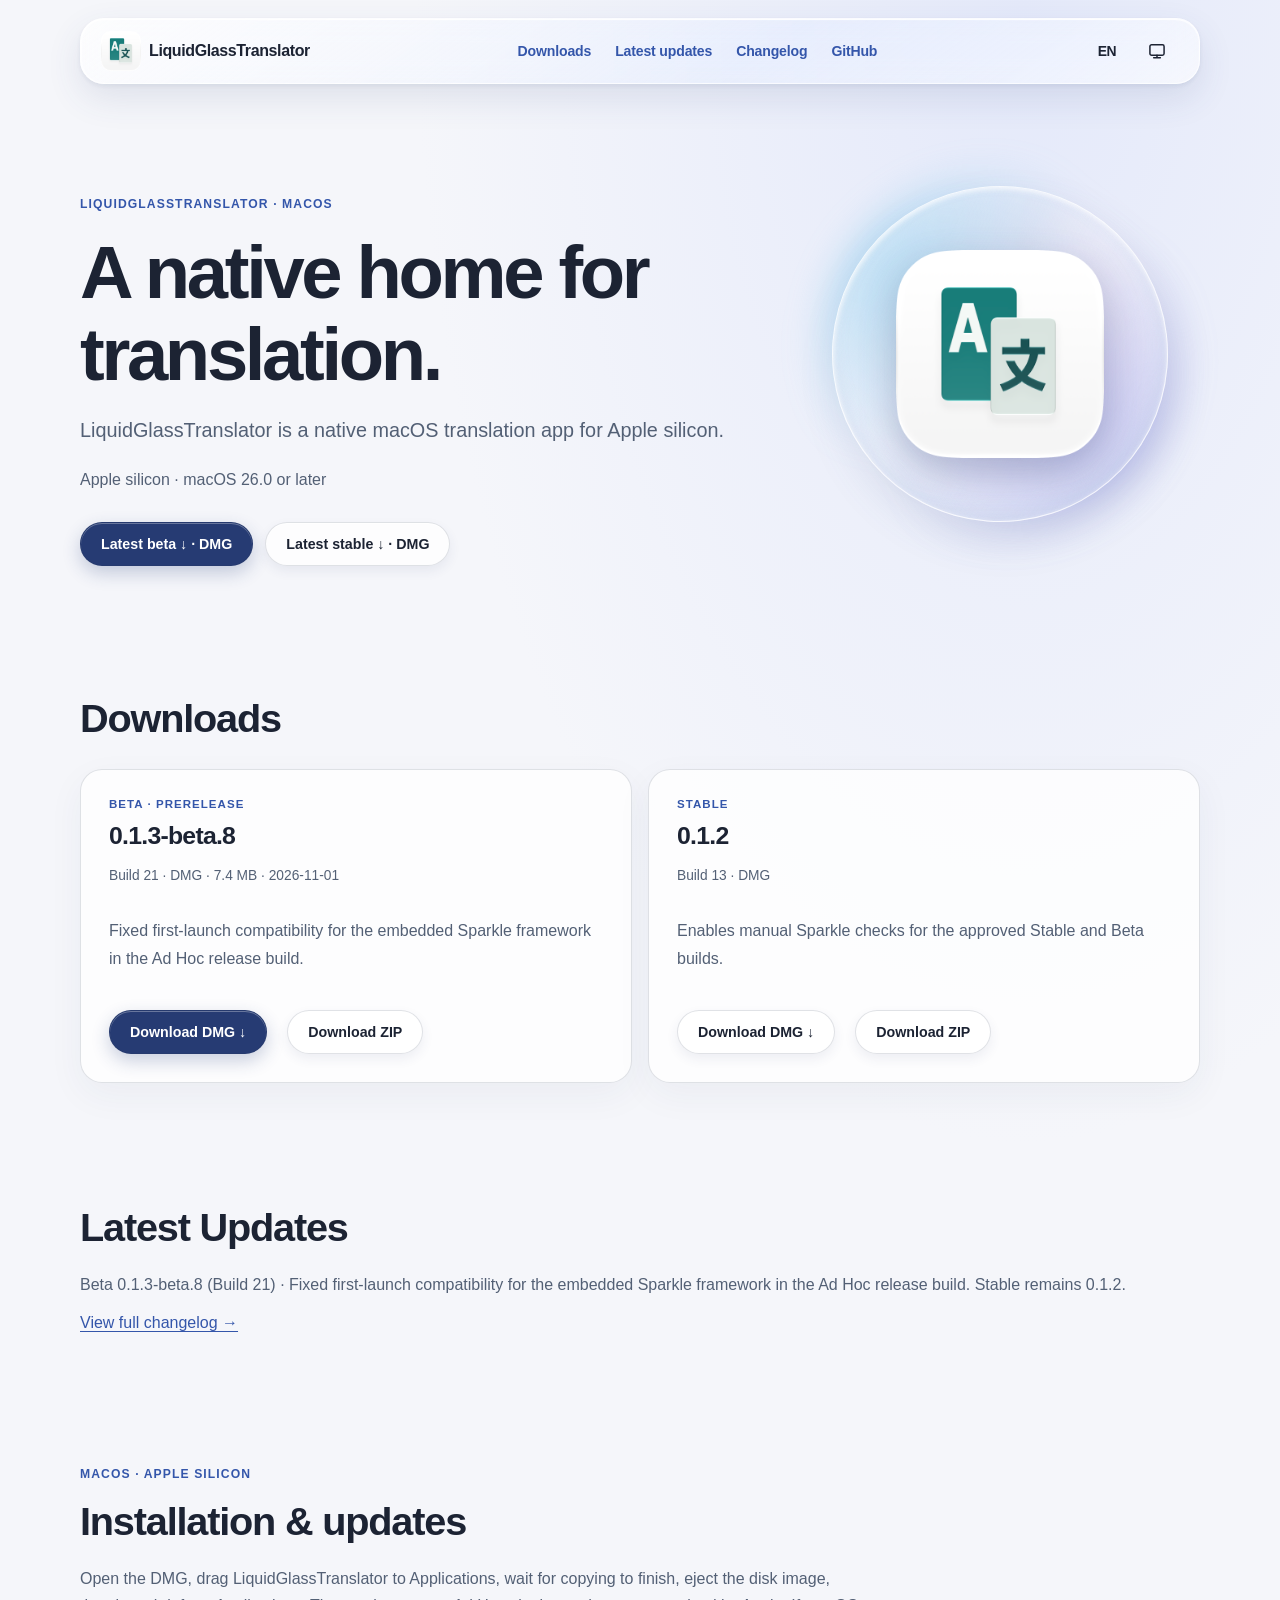
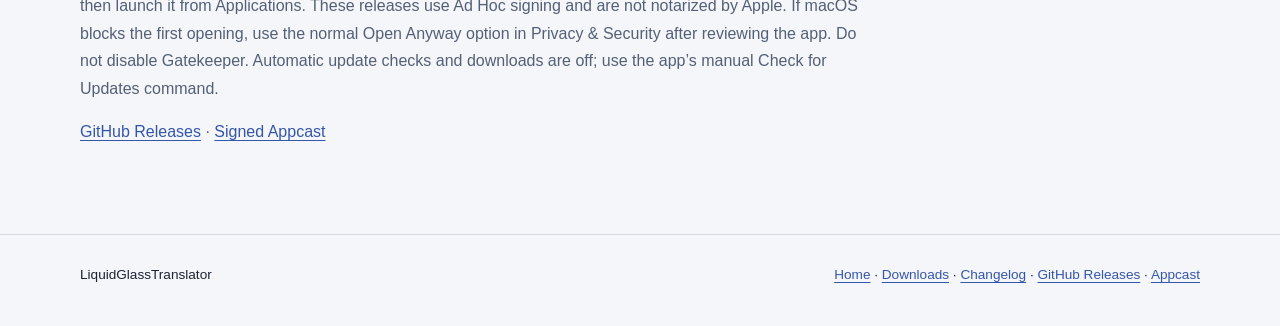
==== commit 73e39470: "Publish 0.1.3-beta.8 website and Appcast" ====
--- a/docs/index.html
+++ b/docs/index.html
@@ -1,2 +1,2 @@
 <!doctype html>
-<html lang="en"><head><meta charset="utf-8"><meta name="viewport" content="width=device-width,initial-scale=1"><meta name="color-scheme" content="light dark"><meta name="description" content="LiquidGlassTranslator is a native macOS translation app for Apple silicon."><title>LiquidGlassTranslator — Downloads</title><script src="assets/language-init.js"></script><script src="assets/theme-init.js"></script><script defer src="assets/controls.js"></script><link rel="stylesheet" href="assets/site.css"><link rel="canonical" href="https://ssiswent.github.io/LiquidGlassTranslator-Releases/en/"><link rel="alternate" hreflang="en" href="en/"><link rel="alternate" hreflang="zh-Hans" href="zh/"><link rel="stylesheet" href="assets/optical.css"><link rel="icon" type="image/png" sizes="32x32" href="assets/favicon-light-32.png"><link rel="apple-touch-icon" sizes="180x180" href="assets/apple-touch-icon.png"></head><body><a class="skip" href="#main">Skip / 跳至内容</a><header class="top"><nav class="wrap"><a class="brand" href="./"><img class="brand-icon" src="assets/app-icon-light.png" alt="" width="40" height="40">LiquidGlassTranslator</a><div class="links"><a href="#downloads">Downloads</a><a href="#history">Latest updates</a><a href="en/changelog/">Changelog</a><a href="https://github.com/Ssiswent/LiquidGlassTranslator-Releases/releases">GitHub</a></div><div class="nav-tools"><details class="nav-control" id="language-control"><summary aria-label="Language" title="Language"><span class="language-glyph" aria-hidden="true">EN</span></summary><div class="control-menu"><a href="zh/" hreflang="zh" aria-label="简体中文">简体中文<span class="check"></span></a><a href="en/" hreflang="en" aria-label="English" aria-current="page">English<span class="check">✓</span></a></div></details><details class="nav-control" id="appearance-control"><summary aria-label="Appearance" title="Appearance"><span class="appearance-icon" aria-hidden="true"><svg data-mode-icon="system" viewBox="0 0 24 24" fill="none" stroke="currentColor" stroke-width="1.8" stroke-linecap="round" stroke-linejoin="round"><rect x="3.5" y="4.5" width="17" height="12.5" rx="2"/><path d="M8 20h8M12 17v3"/></svg><svg data-mode-icon="light" viewBox="0 0 24 24" fill="none" stroke="currentColor" stroke-width="1.8" stroke-linecap="round"><circle cx="12" cy="12" r="4"/><path d="M12 2v2m0 16v2M4.93 4.93l1.42 1.42m11.3 11.3 1.42 1.42M2 12h2m16 0h2M4.93 19.07l1.42-1.42m11.3-11.3 1.42-1.42"/></svg><svg data-mode-icon="dark" viewBox="0 0 24 24" fill="none" stroke="currentColor" stroke-width="1.8" stroke-linecap="round" stroke-linejoin="round"><path d="M20.3 15.2A8.5 8.5 0 0 1 8.8 3.7 8.5 8.5 0 1 0 20.3 15.2Z"/></svg></span></summary><div class="control-menu"><button type="button" data-mode="system" aria-label="System" aria-pressed="true"><span class="menu-option-main"><svg viewBox="0 0 24 24" fill="none" stroke="currentColor" stroke-width="1.8" stroke-linecap="round" stroke-linejoin="round"><rect x="3.5" y="4.5" width="17" height="12.5" rx="2"/><path d="M8 20h8M12 17v3"/></svg><span class="menu-label">System</span></span><span class="check">✓</span></button><button type="button" data-mode="light" aria-label="Light" aria-pressed="false"><span class="menu-option-main"><svg viewBox="0 0 24 24" fill="none" stroke="currentColor" stroke-width="1.8" stroke-linecap="round"><circle cx="12" cy="12" r="4"/><path d="M12 2v2m0 16v2M4.93 4.93l1.42 1.42m11.3 11.3 1.42 1.42M2 12h2m16 0h2M4.93 19.07l1.42-1.42m11.3-11.3 1.42-1.42"/></svg><span class="menu-label">Light</span></span><span class="check"></span></button><button type="button" data-mode="dark" aria-label="Dark" aria-pressed="false"><span class="menu-option-main"><svg viewBox="0 0 24 24" fill="none" stroke="currentColor" stroke-width="1.8" stroke-linecap="round" stroke-linejoin="round"><path d="M20.3 15.2A8.5 8.5 0 0 1 8.8 3.7 8.5 8.5 0 1 0 20.3 15.2Z"/></svg><span class="menu-label">Dark</span></span><span class="check"></span></button></div></details></div></nav></header><main id="main" class="wrap"><section class="hero"><span class="eyebrow">LiquidGlassTranslator · macOS</span><h1>A native home for translation.</h1><p class="lead">LiquidGlassTranslator is a native macOS translation app for Apple silicon.</p><p>Apple silicon · macOS 26.0 or later</p><div class="actions"><a class="btn primary" href="https://github.com/Ssiswent/LiquidGlassTranslator-Releases/releases/download/v0.1.3-beta.7/LiquidGlassTranslator-0.1.3-beta.7-macOS-arm64.dmg">Latest beta ↓ · DMG</a><a class="btn" href="https://github.com/Ssiswent/LiquidGlassTranslator-Releases/releases/download/v0.1.2/LiquidGlassTranslator-0.1.2-macOS-arm64.dmg">Latest stable ↓ · DMG</a></div><div class="hero-art" aria-hidden="true"><div class="glass-orbit"></div><img class="hero-icon" src="assets/app-icon-light.png" alt="" width="512" height="512"></div></section><section class="section" id="downloads"><div class="sectionhead"><h2>Downloads</h2></div><div class="grid"><article class="card"><span class="tag">Beta · Prerelease</span><div class="version">0.1.3-beta.7</div><p class="meta">Build 20 · DMG · 7.4 MB · 2026-10-31</p><p>Maintenance beta release for macOS 26 or later on Apple Silicon. This release contains no user-facing feature changes.</p><div class="download-actions"><a class="btn primary" href="https://github.com/Ssiswent/LiquidGlassTranslator-Releases/releases/download/v0.1.3-beta.7/LiquidGlassTranslator-0.1.3-beta.7-macOS-arm64.dmg">Download DMG ↓</a> <a class="btn" href="https://github.com/Ssiswent/LiquidGlassTranslator-Releases/releases/download/v0.1.3-beta.7/LiquidGlassTranslator-0.1.3-beta.7-macOS-arm64.zip">Download ZIP</a></div></article><article class="card"><span class="tag">Stable</span><div class="version">0.1.2</div><p class="meta">Build 13 · DMG</p><p>Enables manual Sparkle checks for the approved Stable and Beta builds.</p><div class="download-actions"><a class="btn" href="https://github.com/Ssiswent/LiquidGlassTranslator-Releases/releases/download/v0.1.2/LiquidGlassTranslator-0.1.2-macOS-arm64.dmg">Download DMG ↓</a> <a class="btn" href="https://github.com/Ssiswent/LiquidGlassTranslator-Releases/releases/download/v0.1.2/LiquidGlassTranslator-0.1.2-macOS-arm64.zip">Download ZIP</a></div></article></div></section><section class="section" id="history"><h2>Latest Updates</h2><p>Beta 0.1.3-beta.7 (Build 20) · Maintenance beta release for macOS 26 or later on Apple Silicon. This release contains no user-facing feature changes. Stable remains 0.1.2.</p><a href="en/changelog/">View full changelog →</a></section><section class="section support"><p class="eyebrow">macOS · Apple silicon</p><h2>Installation & updates</h2><p>Open the DMG, drag LiquidGlassTranslator to Applications, wait for copying to finish, eject the disk image, then launch it from Applications. These releases use Ad Hoc signing and are not notarized by Apple. If macOS blocks the first opening, use the normal Open Anyway option in Privacy & Security after reviewing the app. Do not disable Gatekeeper. Automatic update checks and downloads are off; use the app’s manual Check for Updates command.</p><p><a href="https://github.com/Ssiswent/LiquidGlassTranslator-Releases/releases">GitHub Releases</a> · <a href="https://ssiswent.github.io/LiquidGlassTranslator-Releases/appcast.xml">Signed Appcast</a></p></section></main><footer><div class="wrap"><span>LiquidGlassTranslator</span><span><a href="./">Home</a> · <a href="#downloads">Downloads</a> · <a href="en/changelog/">Changelog</a> · <a href="https://github.com/Ssiswent/LiquidGlassTranslator-Releases/releases">GitHub Releases</a> · <a href="https://ssiswent.github.io/LiquidGlassTranslator-Releases/appcast.xml">Appcast</a></span></div></footer></body></html>
+<html lang="en"><head><meta charset="utf-8"><meta name="viewport" content="width=device-width,initial-scale=1"><meta name="color-scheme" content="light dark"><meta name="description" content="LiquidGlassTranslator is a native macOS translation app for Apple silicon."><title>LiquidGlassTranslator — Downloads</title><script src="assets/language-init.js"></script><script src="assets/theme-init.js"></script><script defer src="assets/controls.js"></script><link rel="stylesheet" href="assets/site.css"><link rel="canonical" href="https://ssiswent.github.io/LiquidGlassTranslator-Releases/en/"><link rel="alternate" hreflang="en" href="en/"><link rel="alternate" hreflang="zh-Hans" href="zh/"><link rel="stylesheet" href="assets/optical.css"><link rel="icon" type="image/png" sizes="32x32" href="assets/favicon-light-32.png"><link rel="apple-touch-icon" sizes="180x180" href="assets/apple-touch-icon.png"></head><body><a class="skip" href="#main">Skip / 跳至内容</a><header class="top"><nav class="wrap"><a class="brand" href="./"><img class="brand-icon" src="assets/app-icon-light.png" alt="" width="40" height="40">LiquidGlassTranslator</a><div class="links"><a href="#downloads">Downloads</a><a href="#history">Latest updates</a><a href="en/changelog/">Changelog</a><a href="https://github.com/Ssiswent/LiquidGlassTranslator-Releases/releases">GitHub</a></div><div class="nav-tools"><details class="nav-control" id="language-control"><summary aria-label="Language" title="Language"><span class="language-glyph" aria-hidden="true">EN</span></summary><div class="control-menu"><a href="zh/" hreflang="zh" aria-label="简体中文">简体中文<span class="check"></span></a><a href="en/" hreflang="en" aria-label="English" aria-current="page">English<span class="check">✓</span></a></div></details><details class="nav-control" id="appearance-control"><summary aria-label="Appearance" title="Appearance"><span class="appearance-icon" aria-hidden="true"><svg data-mode-icon="system" viewBox="0 0 24 24" fill="none" stroke="currentColor" stroke-width="1.8" stroke-linecap="round" stroke-linejoin="round"><rect x="3.5" y="4.5" width="17" height="12.5" rx="2"/><path d="M8 20h8M12 17v3"/></svg><svg data-mode-icon="light" viewBox="0 0 24 24" fill="none" stroke="currentColor" stroke-width="1.8" stroke-linecap="round"><circle cx="12" cy="12" r="4"/><path d="M12 2v2m0 16v2M4.93 4.93l1.42 1.42m11.3 11.3 1.42 1.42M2 12h2m16 0h2M4.93 19.07l1.42-1.42m11.3-11.3 1.42-1.42"/></svg><svg data-mode-icon="dark" viewBox="0 0 24 24" fill="none" stroke="currentColor" stroke-width="1.8" stroke-linecap="round" stroke-linejoin="round"><path d="M20.3 15.2A8.5 8.5 0 0 1 8.8 3.7 8.5 8.5 0 1 0 20.3 15.2Z"/></svg></span></summary><div class="control-menu"><button type="button" data-mode="system" aria-label="System" aria-pressed="true"><span class="menu-option-main"><svg viewBox="0 0 24 24" fill="none" stroke="currentColor" stroke-width="1.8" stroke-linecap="round" stroke-linejoin="round"><rect x="3.5" y="4.5" width="17" height="12.5" rx="2"/><path d="M8 20h8M12 17v3"/></svg><span class="menu-label">System</span></span><span class="check">✓</span></button><button type="button" data-mode="light" aria-label="Light" aria-pressed="false"><span class="menu-option-main"><svg viewBox="0 0 24 24" fill="none" stroke="currentColor" stroke-width="1.8" stroke-linecap="round"><circle cx="12" cy="12" r="4"/><path d="M12 2v2m0 16v2M4.93 4.93l1.42 1.42m11.3 11.3 1.42 1.42M2 12h2m16 0h2M4.93 19.07l1.42-1.42m11.3-11.3 1.42-1.42"/></svg><span class="menu-label">Light</span></span><span class="check"></span></button><button type="button" data-mode="dark" aria-label="Dark" aria-pressed="false"><span class="menu-option-main"><svg viewBox="0 0 24 24" fill="none" stroke="currentColor" stroke-width="1.8" stroke-linecap="round" stroke-linejoin="round"><path d="M20.3 15.2A8.5 8.5 0 0 1 8.8 3.7 8.5 8.5 0 1 0 20.3 15.2Z"/></svg><span class="menu-label">Dark</span></span><span class="check"></span></button></div></details></div></nav></header><main id="main" class="wrap"><section class="hero"><span class="eyebrow">LiquidGlassTranslator · macOS</span><h1>A native home for translation.</h1><p class="lead">LiquidGlassTranslator is a native macOS translation app for Apple silicon.</p><p>Apple silicon · macOS 26.0 or later</p><div class="actions"><a class="btn primary" href="https://github.com/Ssiswent/LiquidGlassTranslator-Releases/releases/download/v0.1.3-beta.8/LiquidGlassTranslator-0.1.3-beta.8-macOS-arm64.dmg">Latest beta ↓ · DMG</a><a class="btn" href="https://github.com/Ssiswent/LiquidGlassTranslator-Releases/releases/download/v0.1.2/LiquidGlassTranslator-0.1.2-macOS-arm64.dmg">Latest stable ↓ · DMG</a></div><div class="hero-art" aria-hidden="true"><div class="glass-orbit"></div><img class="hero-icon" src="assets/app-icon-light.png" alt="" width="512" height="512"></div></section><section class="section" id="downloads"><div class="sectionhead"><h2>Downloads</h2></div><div class="grid"><article class="card"><span class="tag">Beta · Prerelease</span><div class="version">0.1.3-beta.8</div><p class="meta">Build 21 · DMG · 7.4 MB · 2026-11-01</p><p>Fixed first-launch compatibility for the embedded Sparkle framework in the Ad Hoc release build.</p><div class="download-actions"><a class="btn primary" href="https://github.com/Ssiswent/LiquidGlassTranslator-Releases/releases/download/v0.1.3-beta.8/LiquidGlassTranslator-0.1.3-beta.8-macOS-arm64.dmg">Download DMG ↓</a> <a class="btn" href="https://github.com/Ssiswent/LiquidGlassTranslator-Releases/releases/download/v0.1.3-beta.8/LiquidGlassTranslator-0.1.3-beta.8-macOS-arm64.zip">Download ZIP</a></div></article><article class="card"><span class="tag">Stable</span><div class="version">0.1.2</div><p class="meta">Build 13 · DMG</p><p>Enables manual Sparkle checks for the approved Stable and Beta builds.</p><div class="download-actions"><a class="btn" href="https://github.com/Ssiswent/LiquidGlassTranslator-Releases/releases/download/v0.1.2/LiquidGlassTranslator-0.1.2-macOS-arm64.dmg">Download DMG ↓</a> <a class="btn" href="https://github.com/Ssiswent/LiquidGlassTranslator-Releases/releases/download/v0.1.2/LiquidGlassTranslator-0.1.2-macOS-arm64.zip">Download ZIP</a></div></article></div></section><section class="section" id="history"><h2>Latest Updates</h2><p>Beta 0.1.3-beta.8 (Build 21) · Fixed first-launch compatibility for the embedded Sparkle framework in the Ad Hoc release build. Stable remains 0.1.2.</p><a href="en/changelog/">View full changelog →</a></section><section class="section support"><p class="eyebrow">macOS · Apple silicon</p><h2>Installation & updates</h2><p>Open the DMG, drag LiquidGlassTranslator to Applications, wait for copying to finish, eject the disk image, then launch it from Applications. These releases use Ad Hoc signing and are not notarized by Apple. If macOS blocks the first opening, use the normal Open Anyway option in Privacy & Security after reviewing the app. Do not disable Gatekeeper. Automatic update checks and downloads are off; use the app’s manual Check for Updates command.</p><p><a href="https://github.com/Ssiswent/LiquidGlassTranslator-Releases/releases">GitHub Releases</a> · <a href="https://ssiswent.github.io/LiquidGlassTranslator-Releases/appcast.xml">Signed Appcast</a></p></section></main><footer><div class="wrap"><span>LiquidGlassTranslator</span><span><a href="./">Home</a> · <a href="#downloads">Downloads</a> · <a href="en/changelog/">Changelog</a> · <a href="https://github.com/Ssiswent/LiquidGlassTranslator-Releases/releases">GitHub Releases</a> · <a href="https://ssiswent.github.io/LiquidGlassTranslator-Releases/appcast.xml">Appcast</a></span></div></footer></body></html>
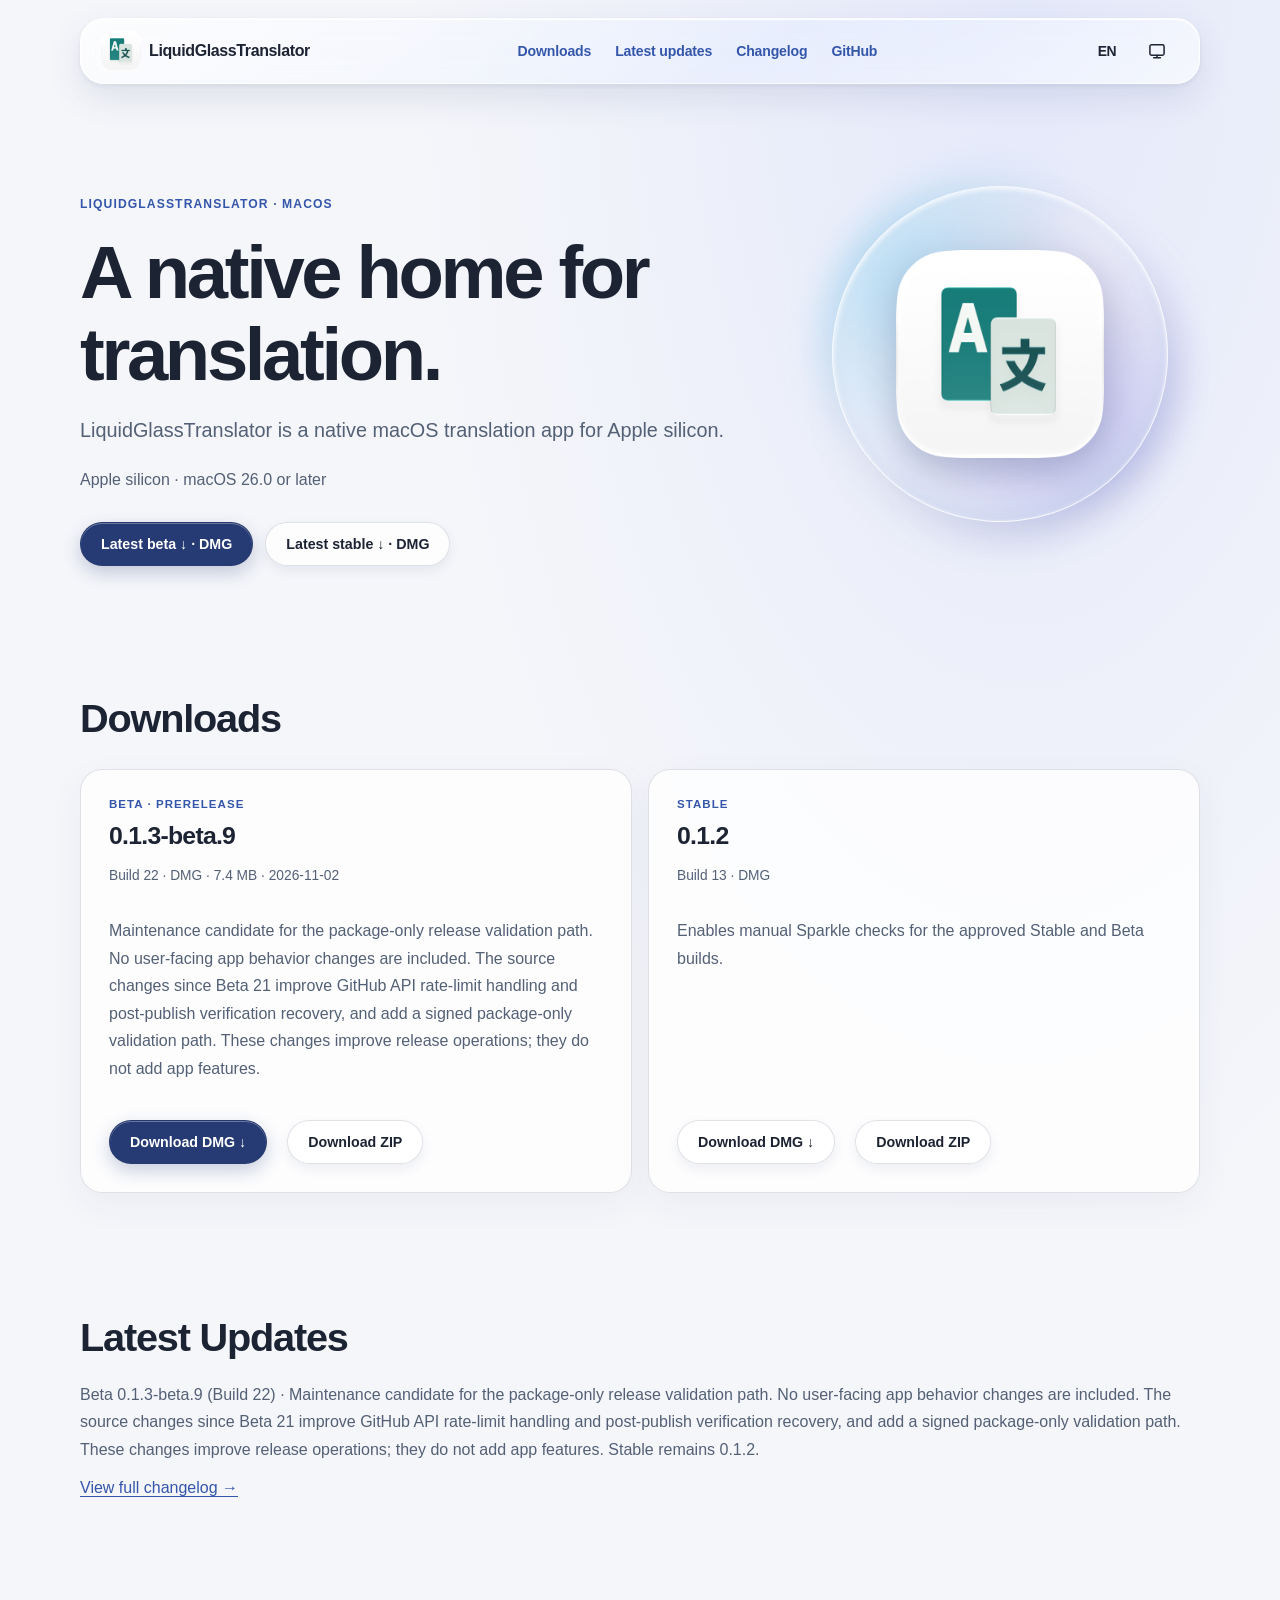
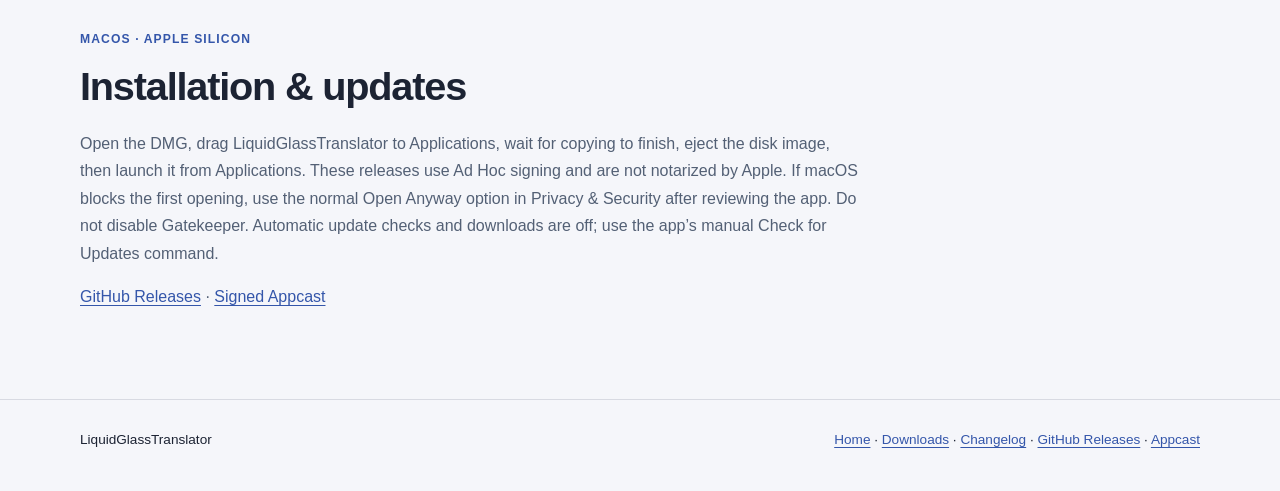
==== commit caaabb81: "Publish 0.1.3-beta.9 website and Appcast" ====
--- a/docs/index.html
+++ b/docs/index.html
@@ -1,2 +1,6 @@
 <!doctype html>
-<html lang="en"><head><meta charset="utf-8"><meta name="viewport" content="width=device-width,initial-scale=1"><meta name="color-scheme" content="light dark"><meta name="description" content="LiquidGlassTranslator is a native macOS translation app for Apple silicon."><title>LiquidGlassTranslator — Downloads</title><script src="assets/language-init.js"></script><script src="assets/theme-init.js"></script><script defer src="assets/controls.js"></script><link rel="stylesheet" href="assets/site.css"><link rel="canonical" href="https://ssiswent.github.io/LiquidGlassTranslator-Releases/en/"><link rel="alternate" hreflang="en" href="en/"><link rel="alternate" hreflang="zh-Hans" href="zh/"><link rel="stylesheet" href="assets/optical.css"><link rel="icon" type="image/png" sizes="32x32" href="assets/favicon-light-32.png"><link rel="apple-touch-icon" sizes="180x180" href="assets/apple-touch-icon.png"></head><body><a class="skip" href="#main">Skip / 跳至内容</a><header class="top"><nav class="wrap"><a class="brand" href="./"><img class="brand-icon" src="assets/app-icon-light.png" alt="" width="40" height="40">LiquidGlassTranslator</a><div class="links"><a href="#downloads">Downloads</a><a href="#history">Latest updates</a><a href="en/changelog/">Changelog</a><a href="https://github.com/Ssiswent/LiquidGlassTranslator-Releases/releases">GitHub</a></div><div class="nav-tools"><details class="nav-control" id="language-control"><summary aria-label="Language" title="Language"><span class="language-glyph" aria-hidden="true">EN</span></summary><div class="control-menu"><a href="zh/" hreflang="zh" aria-label="简体中文">简体中文<span class="check"></span></a><a href="en/" hreflang="en" aria-label="English" aria-current="page">English<span class="check">✓</span></a></div></details><details class="nav-control" id="appearance-control"><summary aria-label="Appearance" title="Appearance"><span class="appearance-icon" aria-hidden="true"><svg data-mode-icon="system" viewBox="0 0 24 24" fill="none" stroke="currentColor" stroke-width="1.8" stroke-linecap="round" stroke-linejoin="round"><rect x="3.5" y="4.5" width="17" height="12.5" rx="2"/><path d="M8 20h8M12 17v3"/></svg><svg data-mode-icon="light" viewBox="0 0 24 24" fill="none" stroke="currentColor" stroke-width="1.8" stroke-linecap="round"><circle cx="12" cy="12" r="4"/><path d="M12 2v2m0 16v2M4.93 4.93l1.42 1.42m11.3 11.3 1.42 1.42M2 12h2m16 0h2M4.93 19.07l1.42-1.42m11.3-11.3 1.42-1.42"/></svg><svg data-mode-icon="dark" viewBox="0 0 24 24" fill="none" stroke="currentColor" stroke-width="1.8" stroke-linecap="round" stroke-linejoin="round"><path d="M20.3 15.2A8.5 8.5 0 0 1 8.8 3.7 8.5 8.5 0 1 0 20.3 15.2Z"/></svg></span></summary><div class="control-menu"><button type="button" data-mode="system" aria-label="System" aria-pressed="true"><span class="menu-option-main"><svg viewBox="0 0 24 24" fill="none" stroke="currentColor" stroke-width="1.8" stroke-linecap="round" stroke-linejoin="round"><rect x="3.5" y="4.5" width="17" height="12.5" rx="2"/><path d="M8 20h8M12 17v3"/></svg><span class="menu-label">System</span></span><span class="check">✓</span></button><button type="button" data-mode="light" aria-label="Light" aria-pressed="false"><span class="menu-option-main"><svg viewBox="0 0 24 24" fill="none" stroke="currentColor" stroke-width="1.8" stroke-linecap="round"><circle cx="12" cy="12" r="4"/><path d="M12 2v2m0 16v2M4.93 4.93l1.42 1.42m11.3 11.3 1.42 1.42M2 12h2m16 0h2M4.93 19.07l1.42-1.42m11.3-11.3 1.42-1.42"/></svg><span class="menu-label">Light</span></span><span class="check"></span></button><button type="button" data-mode="dark" aria-label="Dark" aria-pressed="false"><span class="menu-option-main"><svg viewBox="0 0 24 24" fill="none" stroke="currentColor" stroke-width="1.8" stroke-linecap="round" stroke-linejoin="round"><path d="M20.3 15.2A8.5 8.5 0 0 1 8.8 3.7 8.5 8.5 0 1 0 20.3 15.2Z"/></svg><span class="menu-label">Dark</span></span><span class="check"></span></button></div></details></div></nav></header><main id="main" class="wrap"><section class="hero"><span class="eyebrow">LiquidGlassTranslator · macOS</span><h1>A native home for translation.</h1><p class="lead">LiquidGlassTranslator is a native macOS translation app for Apple silicon.</p><p>Apple silicon · macOS 26.0 or later</p><div class="actions"><a class="btn primary" href="https://github.com/Ssiswent/LiquidGlassTranslator-Releases/releases/download/v0.1.3-beta.8/LiquidGlassTranslator-0.1.3-beta.8-macOS-arm64.dmg">Latest beta ↓ · DMG</a><a class="btn" href="https://github.com/Ssiswent/LiquidGlassTranslator-Releases/releases/download/v0.1.2/LiquidGlassTranslator-0.1.2-macOS-arm64.dmg">Latest stable ↓ · DMG</a></div><div class="hero-art" aria-hidden="true"><div class="glass-orbit"></div><img class="hero-icon" src="assets/app-icon-light.png" alt="" width="512" height="512"></div></section><section class="section" id="downloads"><div class="sectionhead"><h2>Downloads</h2></div><div class="grid"><article class="card"><span class="tag">Beta · Prerelease</span><div class="version">0.1.3-beta.8</div><p class="meta">Build 21 · DMG · 7.4 MB · 2026-11-01</p><p>Fixed first-launch compatibility for the embedded Sparkle framework in the Ad Hoc release build.</p><div class="download-actions"><a class="btn primary" href="https://github.com/Ssiswent/LiquidGlassTranslator-Releases/releases/download/v0.1.3-beta.8/LiquidGlassTranslator-0.1.3-beta.8-macOS-arm64.dmg">Download DMG ↓</a> <a class="btn" href="https://github.com/Ssiswent/LiquidGlassTranslator-Releases/releases/download/v0.1.3-beta.8/LiquidGlassTranslator-0.1.3-beta.8-macOS-arm64.zip">Download ZIP</a></div></article><article class="card"><span class="tag">Stable</span><div class="version">0.1.2</div><p class="meta">Build 13 · DMG</p><p>Enables manual Sparkle checks for the approved Stable and Beta builds.</p><div class="download-actions"><a class="btn" href="https://github.com/Ssiswent/LiquidGlassTranslator-Releases/releases/download/v0.1.2/LiquidGlassTranslator-0.1.2-macOS-arm64.dmg">Download DMG ↓</a> <a class="btn" href="https://github.com/Ssiswent/LiquidGlassTranslator-Releases/releases/download/v0.1.2/LiquidGlassTranslator-0.1.2-macOS-arm64.zip">Download ZIP</a></div></article></div></section><section class="section" id="history"><h2>Latest Updates</h2><p>Beta 0.1.3-beta.8 (Build 21) · Fixed first-launch compatibility for the embedded Sparkle framework in the Ad Hoc release build. Stable remains 0.1.2.</p><a href="en/changelog/">View full changelog →</a></section><section class="section support"><p class="eyebrow">macOS · Apple silicon</p><h2>Installation & updates</h2><p>Open the DMG, drag LiquidGlassTranslator to Applications, wait for copying to finish, eject the disk image, then launch it from Applications. These releases use Ad Hoc signing and are not notarized by Apple. If macOS blocks the first opening, use the normal Open Anyway option in Privacy & Security after reviewing the app. Do not disable Gatekeeper. Automatic update checks and downloads are off; use the app’s manual Check for Updates command.</p><p><a href="https://github.com/Ssiswent/LiquidGlassTranslator-Releases/releases">GitHub Releases</a> · <a href="https://ssiswent.github.io/LiquidGlassTranslator-Releases/appcast.xml">Signed Appcast</a></p></section></main><footer><div class="wrap"><span>LiquidGlassTranslator</span><span><a href="./">Home</a> · <a href="#downloads">Downloads</a> · <a href="en/changelog/">Changelog</a> · <a href="https://github.com/Ssiswent/LiquidGlassTranslator-Releases/releases">GitHub Releases</a> · <a href="https://ssiswent.github.io/LiquidGlassTranslator-Releases/appcast.xml">Appcast</a></span></div></footer></body></html>
+<html lang="en"><head><meta charset="utf-8"><meta name="viewport" content="width=device-width,initial-scale=1"><meta name="color-scheme" content="light dark"><meta name="description" content="LiquidGlassTranslator is a native macOS translation app for Apple silicon."><title>LiquidGlassTranslator — Downloads</title><script src="assets/language-init.js"></script><script src="assets/theme-init.js"></script><script defer src="assets/controls.js"></script><link rel="stylesheet" href="assets/site.css"><link rel="canonical" href="https://ssiswent.github.io/LiquidGlassTranslator-Releases/en/"><link rel="alternate" hreflang="en" href="en/"><link rel="alternate" hreflang="zh-Hans" href="zh/"><link rel="stylesheet" href="assets/optical.css"><link rel="icon" type="image/png" sizes="32x32" href="assets/favicon-light-32.png"><link rel="apple-touch-icon" sizes="180x180" href="assets/apple-touch-icon.png"></head><body><a class="skip" href="#main">Skip / 跳至内容</a><header class="top"><nav class="wrap"><a class="brand" href="./"><img class="brand-icon" src="assets/app-icon-light.png" alt="" width="40" height="40">LiquidGlassTranslator</a><div class="links"><a href="#downloads">Downloads</a><a href="#history">Latest updates</a><a href="en/changelog/">Changelog</a><a href="https://github.com/Ssiswent/LiquidGlassTranslator-Releases/releases">GitHub</a></div><div class="nav-tools"><details class="nav-control" id="language-control"><summary aria-label="Language" title="Language"><span class="language-glyph" aria-hidden="true">EN</span></summary><div class="control-menu"><a href="zh/" hreflang="zh" aria-label="简体中文">简体中文<span class="check"></span></a><a href="en/" hreflang="en" aria-label="English" aria-current="page">English<span class="check">✓</span></a></div></details><details class="nav-control" id="appearance-control"><summary aria-label="Appearance" title="Appearance"><span class="appearance-icon" aria-hidden="true"><svg data-mode-icon="system" viewBox="0 0 24 24" fill="none" stroke="currentColor" stroke-width="1.8" stroke-linecap="round" stroke-linejoin="round"><rect x="3.5" y="4.5" width="17" height="12.5" rx="2"/><path d="M8 20h8M12 17v3"/></svg><svg data-mode-icon="light" viewBox="0 0 24 24" fill="none" stroke="currentColor" stroke-width="1.8" stroke-linecap="round"><circle cx="12" cy="12" r="4"/><path d="M12 2v2m0 16v2M4.93 4.93l1.42 1.42m11.3 11.3 1.42 1.42M2 12h2m16 0h2M4.93 19.07l1.42-1.42m11.3-11.3 1.42-1.42"/></svg><svg data-mode-icon="dark" viewBox="0 0 24 24" fill="none" stroke="currentColor" stroke-width="1.8" stroke-linecap="round" stroke-linejoin="round"><path d="M20.3 15.2A8.5 8.5 0 0 1 8.8 3.7 8.5 8.5 0 1 0 20.3 15.2Z"/></svg></span></summary><div class="control-menu"><button type="button" data-mode="system" aria-label="System" aria-pressed="true"><span class="menu-option-main"><svg viewBox="0 0 24 24" fill="none" stroke="currentColor" stroke-width="1.8" stroke-linecap="round" stroke-linejoin="round"><rect x="3.5" y="4.5" width="17" height="12.5" rx="2"/><path d="M8 20h8M12 17v3"/></svg><span class="menu-label">System</span></span><span class="check">✓</span></button><button type="button" data-mode="light" aria-label="Light" aria-pressed="false"><span class="menu-option-main"><svg viewBox="0 0 24 24" fill="none" stroke="currentColor" stroke-width="1.8" stroke-linecap="round"><circle cx="12" cy="12" r="4"/><path d="M12 2v2m0 16v2M4.93 4.93l1.42 1.42m11.3 11.3 1.42 1.42M2 12h2m16 0h2M4.93 19.07l1.42-1.42m11.3-11.3 1.42-1.42"/></svg><span class="menu-label">Light</span></span><span class="check"></span></button><button type="button" data-mode="dark" aria-label="Dark" aria-pressed="false"><span class="menu-option-main"><svg viewBox="0 0 24 24" fill="none" stroke="currentColor" stroke-width="1.8" stroke-linecap="round" stroke-linejoin="round"><path d="M20.3 15.2A8.5 8.5 0 0 1 8.8 3.7 8.5 8.5 0 1 0 20.3 15.2Z"/></svg><span class="menu-label">Dark</span></span><span class="check"></span></button></div></details></div></nav></header><main id="main" class="wrap"><section class="hero"><span class="eyebrow">LiquidGlassTranslator · macOS</span><h1>A native home for translation.</h1><p class="lead">LiquidGlassTranslator is a native macOS translation app for Apple silicon.</p><p>Apple silicon · macOS 26.0 or later</p><div class="actions"><a class="btn primary" href="https://github.com/Ssiswent/LiquidGlassTranslator-Releases/releases/download/v0.1.3-beta.9/LiquidGlassTranslator-0.1.3-beta.9-macOS-arm64.dmg">Latest beta ↓ · DMG</a><a class="btn" href="https://github.com/Ssiswent/LiquidGlassTranslator-Releases/releases/download/v0.1.2/LiquidGlassTranslator-0.1.2-macOS-arm64.dmg">Latest stable ↓ · DMG</a></div><div class="hero-art" aria-hidden="true"><div class="glass-orbit"></div><img class="hero-icon" src="assets/app-icon-light.png" alt="" width="512" height="512"></div></section><section class="section" id="downloads"><div class="sectionhead"><h2>Downloads</h2></div><div class="grid"><article class="card"><span class="tag">Beta · Prerelease</span><div class="version">0.1.3-beta.9</div><p class="meta">Build 22 · DMG · 7.4 MB · 2026-11-02</p><p>Maintenance candidate for the package-only release validation path. No user-facing app behavior changes are included.
+
+The source changes since Beta 21 improve GitHub API rate-limit handling and post-publish verification recovery, and add a signed package-only validation path. These changes improve release operations; they do not add app features.</p><div class="download-actions"><a class="btn primary" href="https://github.com/Ssiswent/LiquidGlassTranslator-Releases/releases/download/v0.1.3-beta.9/LiquidGlassTranslator-0.1.3-beta.9-macOS-arm64.dmg">Download DMG ↓</a> <a class="btn" href="https://github.com/Ssiswent/LiquidGlassTranslator-Releases/releases/download/v0.1.3-beta.9/LiquidGlassTranslator-0.1.3-beta.9-macOS-arm64.zip">Download ZIP</a></div></article><article class="card"><span class="tag">Stable</span><div class="version">0.1.2</div><p class="meta">Build 13 · DMG</p><p>Enables manual Sparkle checks for the approved Stable and Beta builds.</p><div class="download-actions"><a class="btn" href="https://github.com/Ssiswent/LiquidGlassTranslator-Releases/releases/download/v0.1.2/LiquidGlassTranslator-0.1.2-macOS-arm64.dmg">Download DMG ↓</a> <a class="btn" href="https://github.com/Ssiswent/LiquidGlassTranslator-Releases/releases/download/v0.1.2/LiquidGlassTranslator-0.1.2-macOS-arm64.zip">Download ZIP</a></div></article></div></section><section class="section" id="history"><h2>Latest Updates</h2><p>Beta 0.1.3-beta.9 (Build 22) · Maintenance candidate for the package-only release validation path. No user-facing app behavior changes are included.
+
+The source changes since Beta 21 improve GitHub API rate-limit handling and post-publish verification recovery, and add a signed package-only validation path. These changes improve release operations; they do not add app features. Stable remains 0.1.2.</p><a href="en/changelog/">View full changelog →</a></section><section class="section support"><p class="eyebrow">macOS · Apple silicon</p><h2>Installation & updates</h2><p>Open the DMG, drag LiquidGlassTranslator to Applications, wait for copying to finish, eject the disk image, then launch it from Applications. These releases use Ad Hoc signing and are not notarized by Apple. If macOS blocks the first opening, use the normal Open Anyway option in Privacy & Security after reviewing the app. Do not disable Gatekeeper. Automatic update checks and downloads are off; use the app’s manual Check for Updates command.</p><p><a href="https://github.com/Ssiswent/LiquidGlassTranslator-Releases/releases">GitHub Releases</a> · <a href="https://ssiswent.github.io/LiquidGlassTranslator-Releases/appcast.xml">Signed Appcast</a></p></section></main><footer><div class="wrap"><span>LiquidGlassTranslator</span><span><a href="./">Home</a> · <a href="#downloads">Downloads</a> · <a href="en/changelog/">Changelog</a> · <a href="https://github.com/Ssiswent/LiquidGlassTranslator-Releases/releases">GitHub Releases</a> · <a href="https://ssiswent.github.io/LiquidGlassTranslator-Releases/appcast.xml">Appcast</a></span></div></footer></body></html>
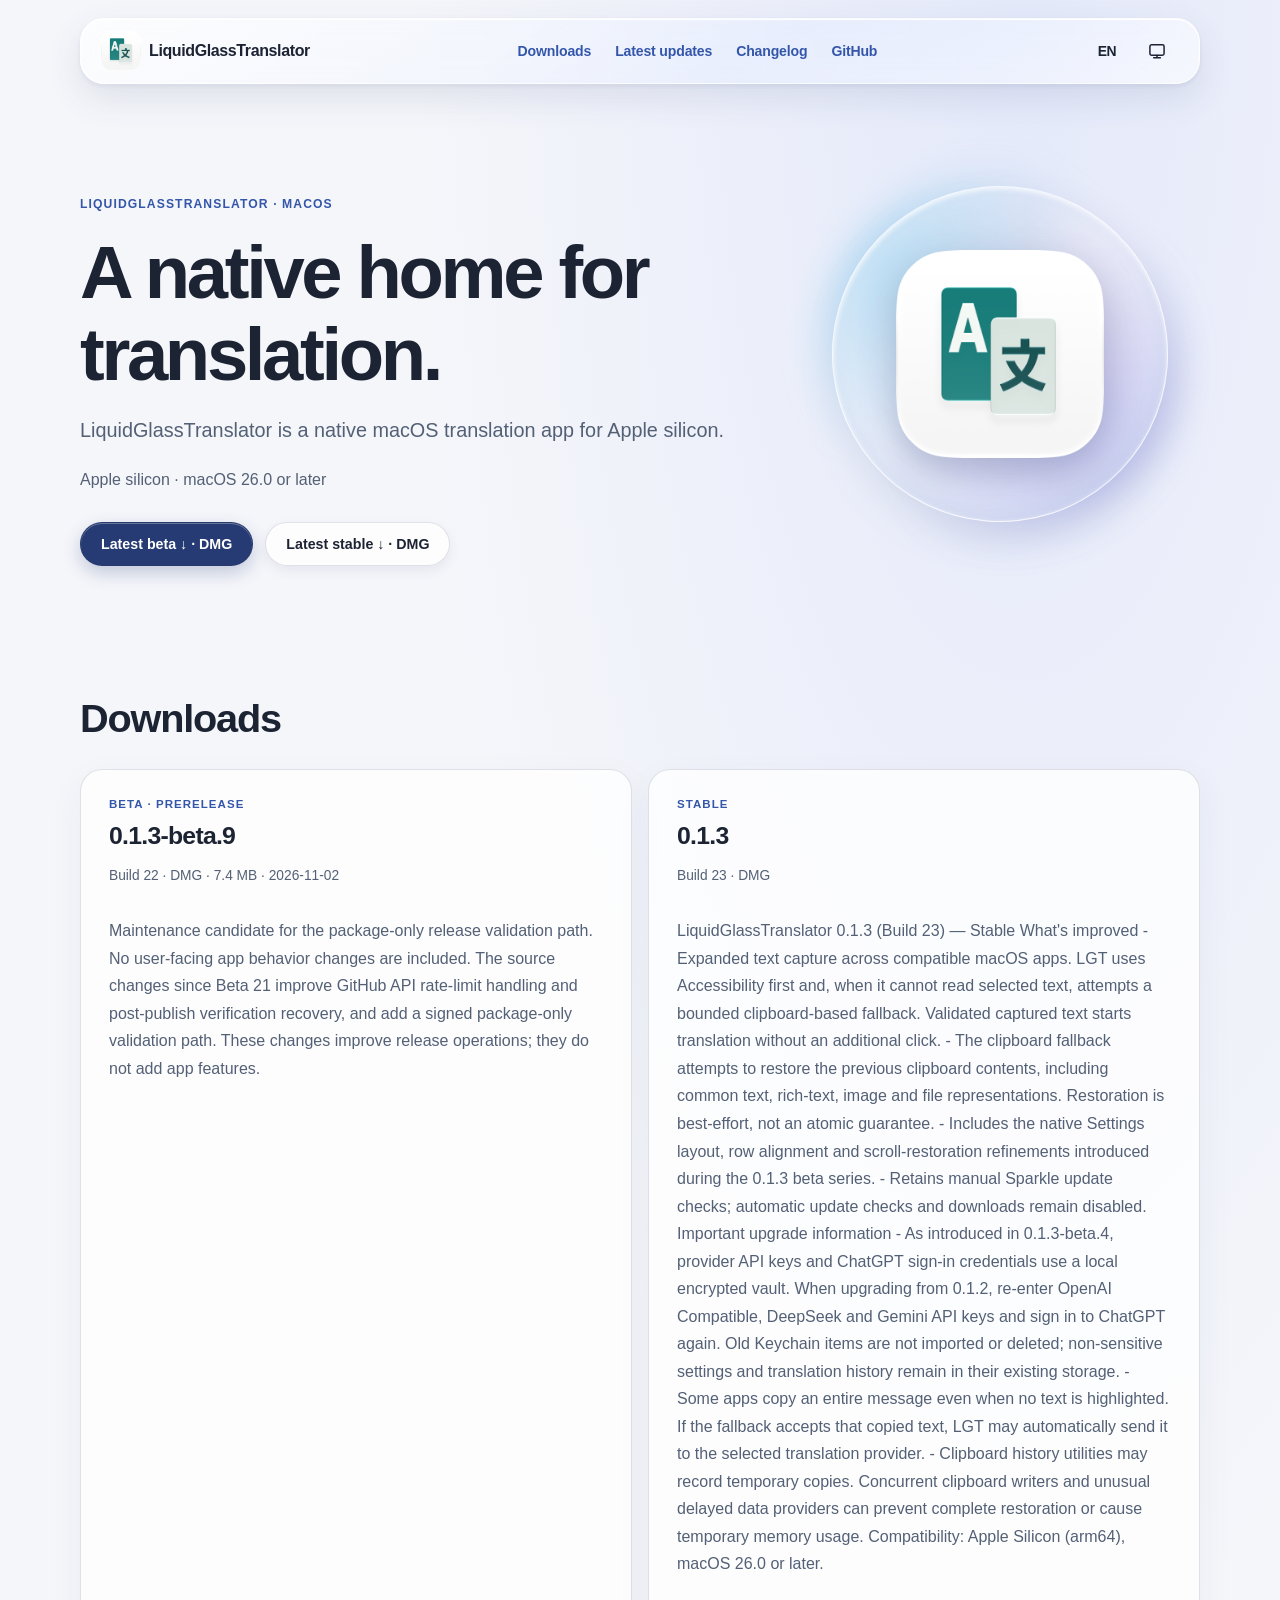
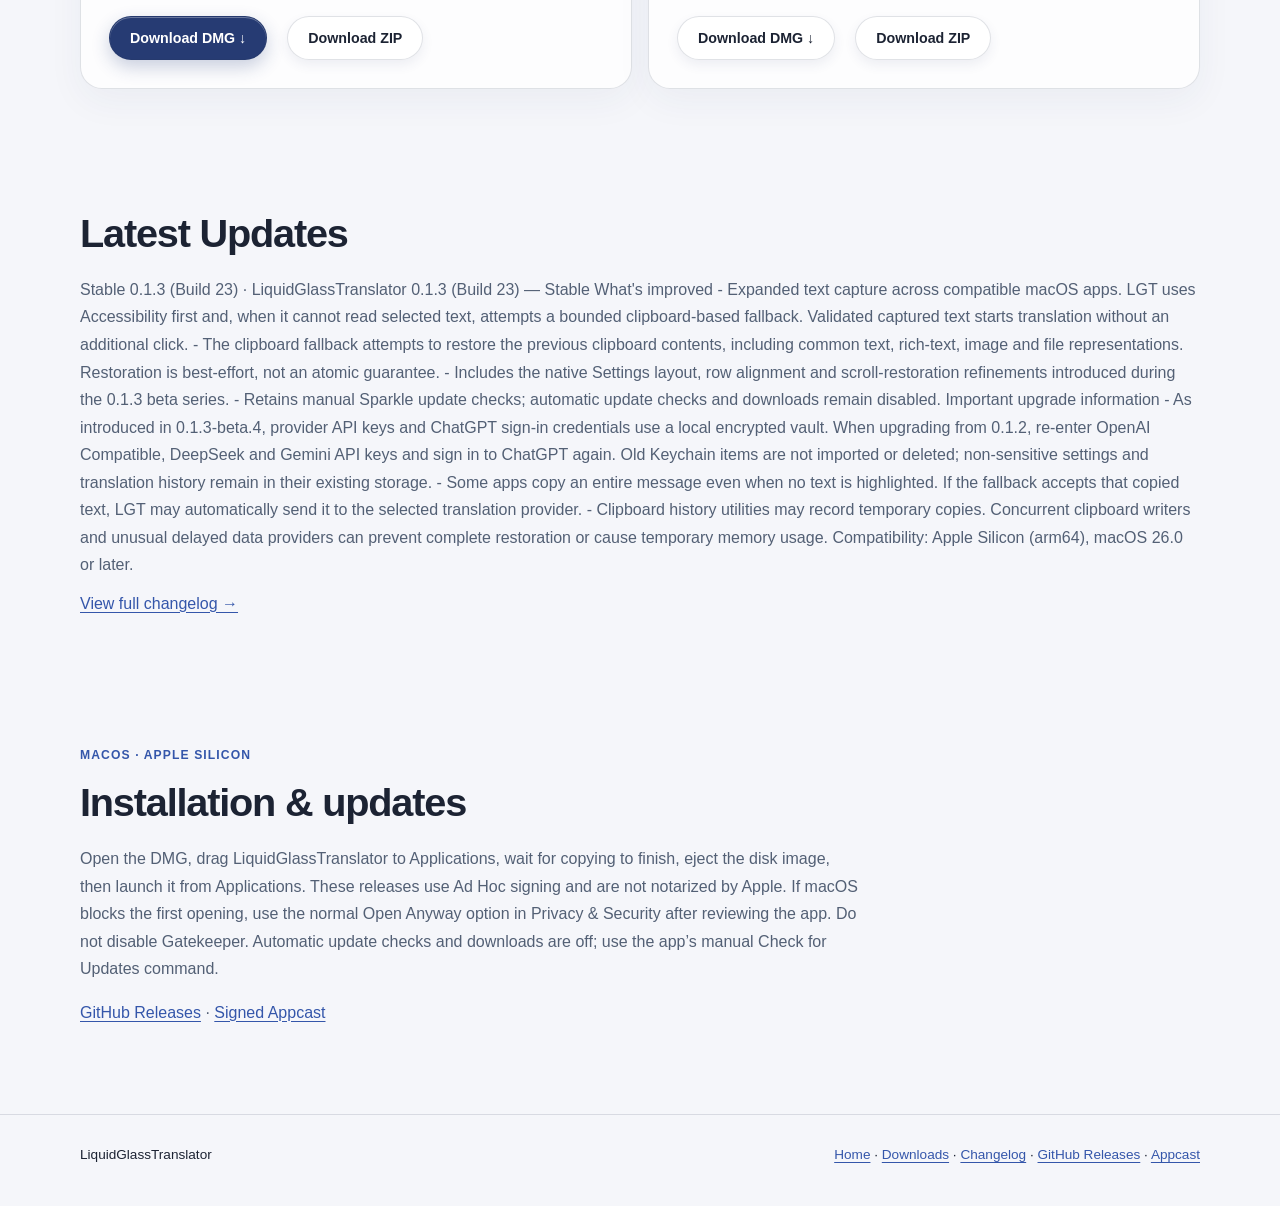
==== commit aa39ea64: "Publish 0.1.3 website and Appcast" ====
--- a/docs/index.html
+++ b/docs/index.html
@@ -1,6 +1,30 @@
 <!doctype html>
-<html lang="en"><head><meta charset="utf-8"><meta name="viewport" content="width=device-width,initial-scale=1"><meta name="color-scheme" content="light dark"><meta name="description" content="LiquidGlassTranslator is a native macOS translation app for Apple silicon."><title>LiquidGlassTranslator — Downloads</title><script src="assets/language-init.js"></script><script src="assets/theme-init.js"></script><script defer src="assets/controls.js"></script><link rel="stylesheet" href="assets/site.css"><link rel="canonical" href="https://ssiswent.github.io/LiquidGlassTranslator-Releases/en/"><link rel="alternate" hreflang="en" href="en/"><link rel="alternate" hreflang="zh-Hans" href="zh/"><link rel="stylesheet" href="assets/optical.css"><link rel="icon" type="image/png" sizes="32x32" href="assets/favicon-light-32.png"><link rel="apple-touch-icon" sizes="180x180" href="assets/apple-touch-icon.png"></head><body><a class="skip" href="#main">Skip / 跳至内容</a><header class="top"><nav class="wrap"><a class="brand" href="./"><img class="brand-icon" src="assets/app-icon-light.png" alt="" width="40" height="40">LiquidGlassTranslator</a><div class="links"><a href="#downloads">Downloads</a><a href="#history">Latest updates</a><a href="en/changelog/">Changelog</a><a href="https://github.com/Ssiswent/LiquidGlassTranslator-Releases/releases">GitHub</a></div><div class="nav-tools"><details class="nav-control" id="language-control"><summary aria-label="Language" title="Language"><span class="language-glyph" aria-hidden="true">EN</span></summary><div class="control-menu"><a href="zh/" hreflang="zh" aria-label="简体中文">简体中文<span class="check"></span></a><a href="en/" hreflang="en" aria-label="English" aria-current="page">English<span class="check">✓</span></a></div></details><details class="nav-control" id="appearance-control"><summary aria-label="Appearance" title="Appearance"><span class="appearance-icon" aria-hidden="true"><svg data-mode-icon="system" viewBox="0 0 24 24" fill="none" stroke="currentColor" stroke-width="1.8" stroke-linecap="round" stroke-linejoin="round"><rect x="3.5" y="4.5" width="17" height="12.5" rx="2"/><path d="M8 20h8M12 17v3"/></svg><svg data-mode-icon="light" viewBox="0 0 24 24" fill="none" stroke="currentColor" stroke-width="1.8" stroke-linecap="round"><circle cx="12" cy="12" r="4"/><path d="M12 2v2m0 16v2M4.93 4.93l1.42 1.42m11.3 11.3 1.42 1.42M2 12h2m16 0h2M4.93 19.07l1.42-1.42m11.3-11.3 1.42-1.42"/></svg><svg data-mode-icon="dark" viewBox="0 0 24 24" fill="none" stroke="currentColor" stroke-width="1.8" stroke-linecap="round" stroke-linejoin="round"><path d="M20.3 15.2A8.5 8.5 0 0 1 8.8 3.7 8.5 8.5 0 1 0 20.3 15.2Z"/></svg></span></summary><div class="control-menu"><button type="button" data-mode="system" aria-label="System" aria-pressed="true"><span class="menu-option-main"><svg viewBox="0 0 24 24" fill="none" stroke="currentColor" stroke-width="1.8" stroke-linecap="round" stroke-linejoin="round"><rect x="3.5" y="4.5" width="17" height="12.5" rx="2"/><path d="M8 20h8M12 17v3"/></svg><span class="menu-label">System</span></span><span class="check">✓</span></button><button type="button" data-mode="light" aria-label="Light" aria-pressed="false"><span class="menu-option-main"><svg viewBox="0 0 24 24" fill="none" stroke="currentColor" stroke-width="1.8" stroke-linecap="round"><circle cx="12" cy="12" r="4"/><path d="M12 2v2m0 16v2M4.93 4.93l1.42 1.42m11.3 11.3 1.42 1.42M2 12h2m16 0h2M4.93 19.07l1.42-1.42m11.3-11.3 1.42-1.42"/></svg><span class="menu-label">Light</span></span><span class="check"></span></button><button type="button" data-mode="dark" aria-label="Dark" aria-pressed="false"><span class="menu-option-main"><svg viewBox="0 0 24 24" fill="none" stroke="currentColor" stroke-width="1.8" stroke-linecap="round" stroke-linejoin="round"><path d="M20.3 15.2A8.5 8.5 0 0 1 8.8 3.7 8.5 8.5 0 1 0 20.3 15.2Z"/></svg><span class="menu-label">Dark</span></span><span class="check"></span></button></div></details></div></nav></header><main id="main" class="wrap"><section class="hero"><span class="eyebrow">LiquidGlassTranslator · macOS</span><h1>A native home for translation.</h1><p class="lead">LiquidGlassTranslator is a native macOS translation app for Apple silicon.</p><p>Apple silicon · macOS 26.0 or later</p><div class="actions"><a class="btn primary" href="https://github.com/Ssiswent/LiquidGlassTranslator-Releases/releases/download/v0.1.3-beta.9/LiquidGlassTranslator-0.1.3-beta.9-macOS-arm64.dmg">Latest beta ↓ · DMG</a><a class="btn" href="https://github.com/Ssiswent/LiquidGlassTranslator-Releases/releases/download/v0.1.2/LiquidGlassTranslator-0.1.2-macOS-arm64.dmg">Latest stable ↓ · DMG</a></div><div class="hero-art" aria-hidden="true"><div class="glass-orbit"></div><img class="hero-icon" src="assets/app-icon-light.png" alt="" width="512" height="512"></div></section><section class="section" id="downloads"><div class="sectionhead"><h2>Downloads</h2></div><div class="grid"><article class="card"><span class="tag">Beta · Prerelease</span><div class="version">0.1.3-beta.9</div><p class="meta">Build 22 · DMG · 7.4 MB · 2026-11-02</p><p>Maintenance candidate for the package-only release validation path. No user-facing app behavior changes are included.
+<html lang="en"><head><meta charset="utf-8"><meta name="viewport" content="width=device-width,initial-scale=1"><meta name="color-scheme" content="light dark"><meta name="description" content="LiquidGlassTranslator is a native macOS translation app for Apple silicon."><title>LiquidGlassTranslator — Downloads</title><script src="assets/language-init.js"></script><script src="assets/theme-init.js"></script><script defer src="assets/controls.js"></script><link rel="stylesheet" href="assets/site.css"><link rel="canonical" href="https://ssiswent.github.io/LiquidGlassTranslator-Releases/en/"><link rel="alternate" hreflang="en" href="en/"><link rel="alternate" hreflang="zh-Hans" href="zh/"><link rel="stylesheet" href="assets/optical.css"><link rel="icon" type="image/png" sizes="32x32" href="assets/favicon-light-32.png"><link rel="apple-touch-icon" sizes="180x180" href="assets/apple-touch-icon.png"></head><body><a class="skip" href="#main">Skip / 跳至内容</a><header class="top"><nav class="wrap"><a class="brand" href="./"><img class="brand-icon" src="assets/app-icon-light.png" alt="" width="40" height="40">LiquidGlassTranslator</a><div class="links"><a href="#downloads">Downloads</a><a href="#history">Latest updates</a><a href="en/changelog/">Changelog</a><a href="https://github.com/Ssiswent/LiquidGlassTranslator-Releases/releases">GitHub</a></div><div class="nav-tools"><details class="nav-control" id="language-control"><summary aria-label="Language" title="Language"><span class="language-glyph" aria-hidden="true">EN</span></summary><div class="control-menu"><a href="zh/" hreflang="zh" aria-label="简体中文">简体中文<span class="check"></span></a><a href="en/" hreflang="en" aria-label="English" aria-current="page">English<span class="check">✓</span></a></div></details><details class="nav-control" id="appearance-control"><summary aria-label="Appearance" title="Appearance"><span class="appearance-icon" aria-hidden="true"><svg data-mode-icon="system" viewBox="0 0 24 24" fill="none" stroke="currentColor" stroke-width="1.8" stroke-linecap="round" stroke-linejoin="round"><rect x="3.5" y="4.5" width="17" height="12.5" rx="2"/><path d="M8 20h8M12 17v3"/></svg><svg data-mode-icon="light" viewBox="0 0 24 24" fill="none" stroke="currentColor" stroke-width="1.8" stroke-linecap="round"><circle cx="12" cy="12" r="4"/><path d="M12 2v2m0 16v2M4.93 4.93l1.42 1.42m11.3 11.3 1.42 1.42M2 12h2m16 0h2M4.93 19.07l1.42-1.42m11.3-11.3 1.42-1.42"/></svg><svg data-mode-icon="dark" viewBox="0 0 24 24" fill="none" stroke="currentColor" stroke-width="1.8" stroke-linecap="round" stroke-linejoin="round"><path d="M20.3 15.2A8.5 8.5 0 0 1 8.8 3.7 8.5 8.5 0 1 0 20.3 15.2Z"/></svg></span></summary><div class="control-menu"><button type="button" data-mode="system" aria-label="System" aria-pressed="true"><span class="menu-option-main"><svg viewBox="0 0 24 24" fill="none" stroke="currentColor" stroke-width="1.8" stroke-linecap="round" stroke-linejoin="round"><rect x="3.5" y="4.5" width="17" height="12.5" rx="2"/><path d="M8 20h8M12 17v3"/></svg><span class="menu-label">System</span></span><span class="check">✓</span></button><button type="button" data-mode="light" aria-label="Light" aria-pressed="false"><span class="menu-option-main"><svg viewBox="0 0 24 24" fill="none" stroke="currentColor" stroke-width="1.8" stroke-linecap="round"><circle cx="12" cy="12" r="4"/><path d="M12 2v2m0 16v2M4.93 4.93l1.42 1.42m11.3 11.3 1.42 1.42M2 12h2m16 0h2M4.93 19.07l1.42-1.42m11.3-11.3 1.42-1.42"/></svg><span class="menu-label">Light</span></span><span class="check"></span></button><button type="button" data-mode="dark" aria-label="Dark" aria-pressed="false"><span class="menu-option-main"><svg viewBox="0 0 24 24" fill="none" stroke="currentColor" stroke-width="1.8" stroke-linecap="round" stroke-linejoin="round"><path d="M20.3 15.2A8.5 8.5 0 0 1 8.8 3.7 8.5 8.5 0 1 0 20.3 15.2Z"/></svg><span class="menu-label">Dark</span></span><span class="check"></span></button></div></details></div></nav></header><main id="main" class="wrap"><section class="hero"><span class="eyebrow">LiquidGlassTranslator · macOS</span><h1>A native home for translation.</h1><p class="lead">LiquidGlassTranslator is a native macOS translation app for Apple silicon.</p><p>Apple silicon · macOS 26.0 or later</p><div class="actions"><a class="btn primary" href="https://github.com/Ssiswent/LiquidGlassTranslator-Releases/releases/download/v0.1.3-beta.9/LiquidGlassTranslator-0.1.3-beta.9-macOS-arm64.dmg">Latest beta ↓ · DMG</a><a class="btn" href="https://github.com/Ssiswent/LiquidGlassTranslator-Releases/releases/download/v0.1.3/LiquidGlassTranslator-0.1.3-macOS-arm64.dmg">Latest stable ↓ · DMG</a></div><div class="hero-art" aria-hidden="true"><div class="glass-orbit"></div><img class="hero-icon" src="assets/app-icon-light.png" alt="" width="512" height="512"></div></section><section class="section" id="downloads"><div class="sectionhead"><h2>Downloads</h2></div><div class="grid"><article class="card"><span class="tag">Beta · Prerelease</span><div class="version">0.1.3-beta.9</div><p class="meta">Build 22 · DMG · 7.4 MB · 2026-11-02</p><p>Maintenance candidate for the package-only release validation path. No user-facing app behavior changes are included.
 
-The source changes since Beta 21 improve GitHub API rate-limit handling and post-publish verification recovery, and add a signed package-only validation path. These changes improve release operations; they do not add app features.</p><div class="download-actions"><a class="btn primary" href="https://github.com/Ssiswent/LiquidGlassTranslator-Releases/releases/download/v0.1.3-beta.9/LiquidGlassTranslator-0.1.3-beta.9-macOS-arm64.dmg">Download DMG ↓</a> <a class="btn" href="https://github.com/Ssiswent/LiquidGlassTranslator-Releases/releases/download/v0.1.3-beta.9/LiquidGlassTranslator-0.1.3-beta.9-macOS-arm64.zip">Download ZIP</a></div></article><article class="card"><span class="tag">Stable</span><div class="version">0.1.2</div><p class="meta">Build 13 · DMG</p><p>Enables manual Sparkle checks for the approved Stable and Beta builds.</p><div class="download-actions"><a class="btn" href="https://github.com/Ssiswent/LiquidGlassTranslator-Releases/releases/download/v0.1.2/LiquidGlassTranslator-0.1.2-macOS-arm64.dmg">Download DMG ↓</a> <a class="btn" href="https://github.com/Ssiswent/LiquidGlassTranslator-Releases/releases/download/v0.1.2/LiquidGlassTranslator-0.1.2-macOS-arm64.zip">Download ZIP</a></div></article></div></section><section class="section" id="history"><h2>Latest Updates</h2><p>Beta 0.1.3-beta.9 (Build 22) · Maintenance candidate for the package-only release validation path. No user-facing app behavior changes are included.
+The source changes since Beta 21 improve GitHub API rate-limit handling and post-publish verification recovery, and add a signed package-only validation path. These changes improve release operations; they do not add app features.</p><div class="download-actions"><a class="btn primary" href="https://github.com/Ssiswent/LiquidGlassTranslator-Releases/releases/download/v0.1.3-beta.9/LiquidGlassTranslator-0.1.3-beta.9-macOS-arm64.dmg">Download DMG ↓</a> <a class="btn" href="https://github.com/Ssiswent/LiquidGlassTranslator-Releases/releases/download/v0.1.3-beta.9/LiquidGlassTranslator-0.1.3-beta.9-macOS-arm64.zip">Download ZIP</a></div></article><article class="card"><span class="tag">Stable</span><div class="version">0.1.3</div><p class="meta">Build 23 · DMG</p><p>LiquidGlassTranslator 0.1.3 (Build 23) — Stable
 
-The source changes since Beta 21 improve GitHub API rate-limit handling and post-publish verification recovery, and add a signed package-only validation path. These changes improve release operations; they do not add app features. Stable remains 0.1.2.</p><a href="en/changelog/">View full changelog →</a></section><section class="section support"><p class="eyebrow">macOS · Apple silicon</p><h2>Installation & updates</h2><p>Open the DMG, drag LiquidGlassTranslator to Applications, wait for copying to finish, eject the disk image, then launch it from Applications. These releases use Ad Hoc signing and are not notarized by Apple. If macOS blocks the first opening, use the normal Open Anyway option in Privacy & Security after reviewing the app. Do not disable Gatekeeper. Automatic update checks and downloads are off; use the app’s manual Check for Updates command.</p><p><a href="https://github.com/Ssiswent/LiquidGlassTranslator-Releases/releases">GitHub Releases</a> · <a href="https://ssiswent.github.io/LiquidGlassTranslator-Releases/appcast.xml">Signed Appcast</a></p></section></main><footer><div class="wrap"><span>LiquidGlassTranslator</span><span><a href="./">Home</a> · <a href="#downloads">Downloads</a> · <a href="en/changelog/">Changelog</a> · <a href="https://github.com/Ssiswent/LiquidGlassTranslator-Releases/releases">GitHub Releases</a> · <a href="https://ssiswent.github.io/LiquidGlassTranslator-Releases/appcast.xml">Appcast</a></span></div></footer></body></html>
+What&#x27;s improved
+- Expanded text capture across compatible macOS apps. LGT uses Accessibility first and, when it cannot read selected text, attempts a bounded clipboard-based fallback. Validated captured text starts translation without an additional click.
+- The clipboard fallback attempts to restore the previous clipboard contents, including common text, rich-text, image and file representations. Restoration is best-effort, not an atomic guarantee.
+- Includes the native Settings layout, row alignment and scroll-restoration refinements introduced during the 0.1.3 beta series.
+- Retains manual Sparkle update checks; automatic update checks and downloads remain disabled.
+
+Important upgrade information
+- As introduced in 0.1.3-beta.4, provider API keys and ChatGPT sign-in credentials use a local encrypted vault. When upgrading from 0.1.2, re-enter OpenAI Compatible, DeepSeek and Gemini API keys and sign in to ChatGPT again. Old Keychain items are not imported or deleted; non-sensitive settings and translation history remain in their existing storage.
+- Some apps copy an entire message even when no text is highlighted. If the fallback accepts that copied text, LGT may automatically send it to the selected translation provider.
+- Clipboard history utilities may record temporary copies. Concurrent clipboard writers and unusual delayed data providers can prevent complete restoration or cause temporary memory usage.
+
+Compatibility: Apple Silicon (arm64), macOS 26.0 or later.</p><div class="download-actions"><a class="btn" href="https://github.com/Ssiswent/LiquidGlassTranslator-Releases/releases/download/v0.1.3/LiquidGlassTranslator-0.1.3-macOS-arm64.dmg">Download DMG ↓</a> <a class="btn" href="https://github.com/Ssiswent/LiquidGlassTranslator-Releases/releases/download/v0.1.3/LiquidGlassTranslator-0.1.3-macOS-arm64.zip">Download ZIP</a></div></article></div></section><section class="section" id="history"><h2>Latest Updates</h2><p>Stable 0.1.3 (Build 23) · LiquidGlassTranslator 0.1.3 (Build 23) — Stable
+
+What&#x27;s improved
+- Expanded text capture across compatible macOS apps. LGT uses Accessibility first and, when it cannot read selected text, attempts a bounded clipboard-based fallback. Validated captured text starts translation without an additional click.
+- The clipboard fallback attempts to restore the previous clipboard contents, including common text, rich-text, image and file representations. Restoration is best-effort, not an atomic guarantee.
+- Includes the native Settings layout, row alignment and scroll-restoration refinements introduced during the 0.1.3 beta series.
+- Retains manual Sparkle update checks; automatic update checks and downloads remain disabled.
+
+Important upgrade information
+- As introduced in 0.1.3-beta.4, provider API keys and ChatGPT sign-in credentials use a local encrypted vault. When upgrading from 0.1.2, re-enter OpenAI Compatible, DeepSeek and Gemini API keys and sign in to ChatGPT again. Old Keychain items are not imported or deleted; non-sensitive settings and translation history remain in their existing storage.
+- Some apps copy an entire message even when no text is highlighted. If the fallback accepts that copied text, LGT may automatically send it to the selected translation provider.
+- Clipboard history utilities may record temporary copies. Concurrent clipboard writers and unusual delayed data providers can prevent complete restoration or cause temporary memory usage.
+
+Compatibility: Apple Silicon (arm64), macOS 26.0 or later.</p><a href="en/changelog/">View full changelog →</a></section><section class="section support"><p class="eyebrow">macOS · Apple silicon</p><h2>Installation & updates</h2><p>Open the DMG, drag LiquidGlassTranslator to Applications, wait for copying to finish, eject the disk image, then launch it from Applications. These releases use Ad Hoc signing and are not notarized by Apple. If macOS blocks the first opening, use the normal Open Anyway option in Privacy & Security after reviewing the app. Do not disable Gatekeeper. Automatic update checks and downloads are off; use the app’s manual Check for Updates command.</p><p><a href="https://github.com/Ssiswent/LiquidGlassTranslator-Releases/releases">GitHub Releases</a> · <a href="https://ssiswent.github.io/LiquidGlassTranslator-Releases/appcast.xml">Signed Appcast</a></p></section></main><footer><div class="wrap"><span>LiquidGlassTranslator</span><span><a href="./">Home</a> · <a href="#downloads">Downloads</a> · <a href="en/changelog/">Changelog</a> · <a href="https://github.com/Ssiswent/LiquidGlassTranslator-Releases/releases">GitHub Releases</a> · <a href="https://ssiswent.github.io/LiquidGlassTranslator-Releases/appcast.xml">Appcast</a></span></div></footer></body></html>
